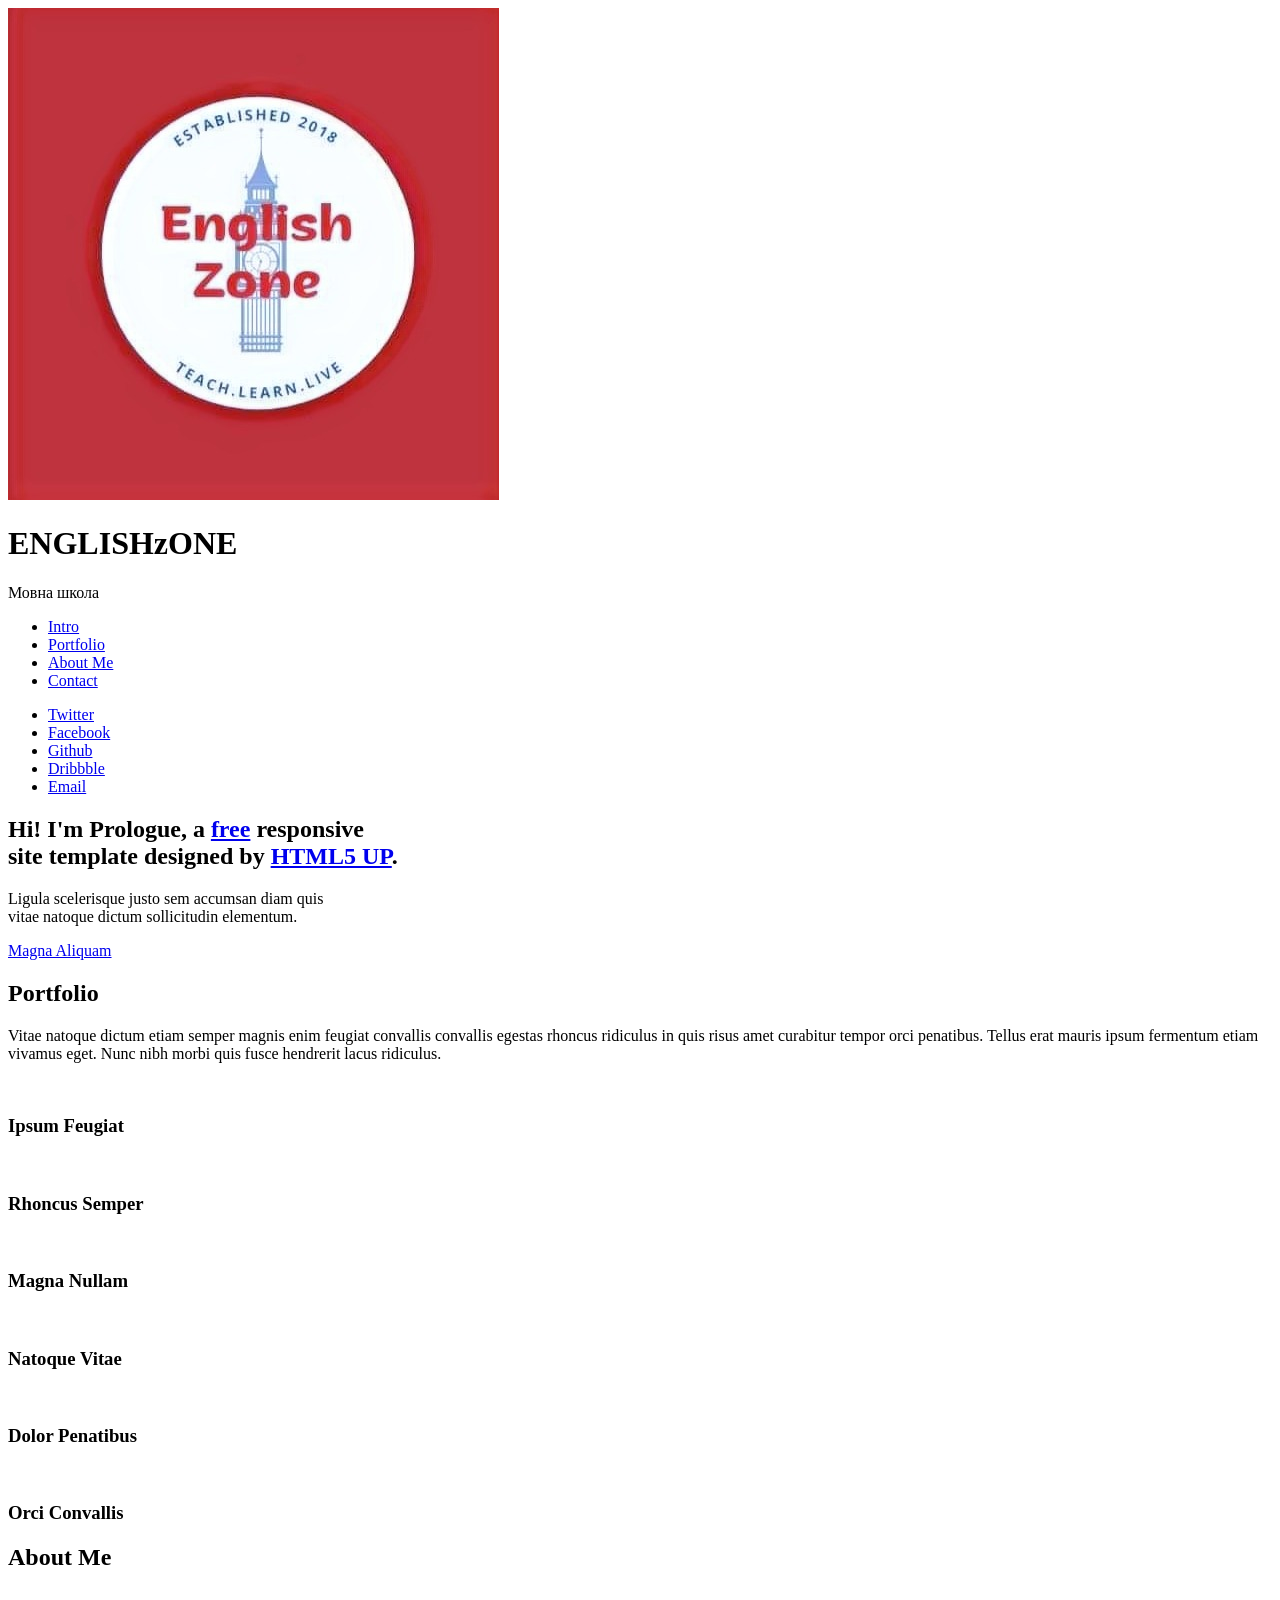
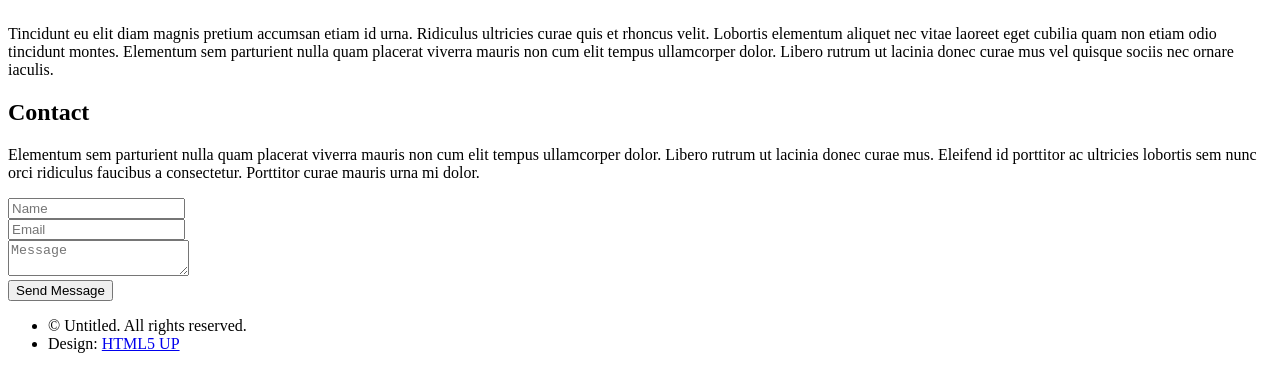
==== index.html @ 0fc0bde8 "ENGLISHzONE" ====
<!DOCTYPE HTML>
<html>
	<head>
		<title>ENGLISHzONE</title>
		<meta charset="utf-8" />
		<meta name="viewport" content="width=device-width, initial-scale=1, user-scalable=no" />
		<link rel="stylesheet" href="assets/css/main.css" />
	</head>
	<body class="is-preload">

		<!-- Header -->
			<div id="header">

				<div class="top">

					<!-- Logo -->
						<div id="logo">
							<span class="image avatar48"><img src="images/avatar.jpg" alt="" /></span>
							<h1 id="title">ENGLISHzONE</h1>
							<p>Мовна школа</p>
						</div>

					<!-- Nav -->
						<nav id="nav">
							<ul>
								<li><a href="#top" id="top-link"><span class="icon solid fa-home">Intro</span></a></li>
								<li><a href="#portfolio" id="portfolio-link"><span class="icon solid fa-th">Portfolio</span></a></li>
								<li><a href="#about" id="about-link"><span class="icon solid fa-user">About Me</span></a></li>
								<li><a href="#contact" id="contact-link"><span class="icon solid fa-envelope">Contact</span></a></li>
							</ul>
						</nav>

				</div>

				<div class="bottom">

					<!-- Social Icons -->
						<ul class="icons">
							<li><a href="#" class="icon brands fa-twitter"><span class="label">Twitter</span></a></li>
							<li><a href="#" class="icon brands fa-facebook-f"><span class="label">Facebook</span></a></li>
							<li><a href="#" class="icon brands fa-github"><span class="label">Github</span></a></li>
							<li><a href="#" class="icon brands fa-dribbble"><span class="label">Dribbble</span></a></li>
							<li><a href="#" class="icon solid fa-envelope"><span class="label">Email</span></a></li>
						</ul>

				</div>

			</div>

		<!-- Main -->
			<div id="main">

				<!-- Intro -->
					<section id="top" class="one dark cover">
						<div class="container">

							<header>
								<h2 class="alt">Hi! I'm <strong>Prologue</strong>, a <a href="http://html5up.net/license">free</a> responsive<br />
								site template designed by <a href="http://html5up.net">HTML5 UP</a>.</h2>
								<p>Ligula scelerisque justo sem accumsan diam quis<br />
								vitae natoque dictum sollicitudin elementum.</p>
							</header>

							<footer>
								<a href="#portfolio" class="button scrolly">Magna Aliquam</a>
							</footer>

						</div>
					</section>

				<!-- Portfolio -->
					<section id="portfolio" class="two">
						<div class="container">

							<header>
								<h2>Portfolio</h2>
							</header>

							<p>Vitae natoque dictum etiam semper magnis enim feugiat convallis convallis
							egestas rhoncus ridiculus in quis risus amet curabitur tempor orci penatibus.
							Tellus erat mauris ipsum fermentum etiam vivamus eget. Nunc nibh morbi quis
							fusce hendrerit lacus ridiculus.</p>

							<div class="row">
								<div class="col-4 col-12-mobile">
									<article class="item">
										<a href="#" class="image fit"><img src="images/pic02.jpg" alt="" /></a>
										<header>
											<h3>Ipsum Feugiat</h3>
										</header>
									</article>
									<article class="item">
										<a href="#" class="image fit"><img src="images/pic03.jpg" alt="" /></a>
										<header>
											<h3>Rhoncus Semper</h3>
										</header>
									</article>
								</div>
								<div class="col-4 col-12-mobile">
									<article class="item">
										<a href="#" class="image fit"><img src="images/pic04.jpg" alt="" /></a>
										<header>
											<h3>Magna Nullam</h3>
										</header>
									</article>
									<article class="item">
										<a href="#" class="image fit"><img src="images/pic05.jpg" alt="" /></a>
										<header>
											<h3>Natoque Vitae</h3>
										</header>
									</article>
								</div>
								<div class="col-4 col-12-mobile">
									<article class="item">
										<a href="#" class="image fit"><img src="images/pic06.jpg" alt="" /></a>
										<header>
											<h3>Dolor Penatibus</h3>
										</header>
									</article>
									<article class="item">
										<a href="#" class="image fit"><img src="images/pic07.jpg" alt="" /></a>
										<header>
											<h3>Orci Convallis</h3>
										</header>
									</article>
								</div>
							</div>

						</div>
					</section>

				<!-- About Me -->
					<section id="about" class="three">
						<div class="container">

							<header>
								<h2>About Me</h2>
							</header>

							<a href="#" class="image featured"><img src="images/pic08.jpg" alt="" /></a>

							<p>Tincidunt eu elit diam magnis pretium accumsan etiam id urna. Ridiculus
							ultricies curae quis et rhoncus velit. Lobortis elementum aliquet nec vitae
							laoreet eget cubilia quam non etiam odio tincidunt montes. Elementum sem
							parturient nulla quam placerat viverra mauris non cum elit tempus ullamcorper
							dolor. Libero rutrum ut lacinia donec curae mus vel quisque sociis nec
							ornare iaculis.</p>

						</div>
					</section>

				<!-- Contact -->
					<section id="contact" class="four">
						<div class="container">

							<header>
								<h2>Contact</h2>
							</header>

							<p>Elementum sem parturient nulla quam placerat viverra
							mauris non cum elit tempus ullamcorper dolor. Libero rutrum ut lacinia
							donec curae mus. Eleifend id porttitor ac ultricies lobortis sem nunc
							orci ridiculus faucibus a consectetur. Porttitor curae mauris urna mi dolor.</p>

							<form method="post" action="#">
								<div class="row">
									<div class="col-6 col-12-mobile"><input type="text" name="name" placeholder="Name" /></div>
									<div class="col-6 col-12-mobile"><input type="text" name="email" placeholder="Email" /></div>
									<div class="col-12">
										<textarea name="message" placeholder="Message"></textarea>
									</div>
									<div class="col-12">
										<input type="submit" value="Send Message" />
									</div>
								</div>
							</form>

						</div>
					</section>

			</div>

		<!-- Footer -->
			<div id="footer">

				<!-- Copyright -->
					<ul class="copyright">
						<li>&copy; Untitled. All rights reserved.</li><li>Design: <a href="http://html5up.net">HTML5 UP</a></li>
					</ul>

			</div>

		<!-- Scripts -->
			<script src="assets/js/jquery.min.js"></script>
			<script src="assets/js/jquery.scrolly.min.js"></script>
			<script src="assets/js/jquery.scrollex.min.js"></script>
			<script src="assets/js/browser.min.js"></script>
			<script src="assets/js/breakpoints.min.js"></script>
			<script src="assets/js/util.js"></script>
			<script src="assets/js/main.js"></script>

	</body>
</html>
---- assets/css/main.css ----
@import url("fontawesome-all.min.css");
@import url("https://fonts.googleapis.com/css?family=Source+Sans+Pro:300,300italic,400,600");

/*
	Prologue by HTML5 UP
	html5up.net | @ajlkn
	Free for personal and commercial use under the CCA 3.0 license (html5up.net/license)
*/

html, body, div, span, applet, object,
iframe, h1, h2, h3, h4, h5, h6, p, blockquote,
pre, a, abbr, acronym, address, big, cite,
code, del, dfn, em, img, ins, kbd, q, s, samp,
small, strike, strong, sub, sup, tt, var, b,
u, i, center, dl, dt, dd, ol, ul, li, fieldset,
form, label, legend, table, caption, tbody,
tfoot, thead, tr, th, td, article, aside,
canvas, details, embed, figure, figcaption,
footer, header, hgroup, menu, nav, output, ruby,
section, summary, time, mark, audio, video {
	margin: 0;
	padding: 0;
	border: 0;
	font-size: 100%;
	font: inherit;
	vertical-align: baseline;}

article, aside, details, figcaption, figure,
footer, header, hgroup, menu, nav, section {
	display: block;}

body {
	line-height: 1;
}

ol, ul {
	list-style: none;
}

blockquote, q {
	quotes: none;
}

	blockquote:before, blockquote:after, q:before, q:after {
		content: '';
		content: none;
	}

table {
	border-collapse: collapse;
	border-spacing: 0;
}

body {
	-webkit-text-size-adjust: none;
}

mark {
	background-color: transparent;
	color: inherit;
}

input::-moz-focus-inner {
	border: 0;
	padding: 0;
}

input, select, textarea {
	-moz-appearance: none;
	-webkit-appearance: none;
	-ms-appearance: none;
	appearance: none;
}

/* Basic */

	html {
		box-sizing: border-box;
	}

	*, *:before, *:after {
		box-sizing: inherit;
	}

	body {
		background: #fff;
		font-family: 'Source Sans Pro', sans-serif;
		font-size: 19pt;
		font-weight: 300;
		line-height: 1.75em;
		color: #888;
	}

		body.is-preload *, body.is-preload *:before, body.is-preload *:after {
			-moz-animation: none !important;
			-webkit-animation: none !important;
			-ms-animation: none !important;
			animation: none !important;
			-moz-transition: none !important;
			-webkit-transition: none !important;
			-ms-transition: none !important;
			transition: none !important;
		}

	input, textarea, select {
		font-family: 'Source Sans Pro', sans-serif;
		font-size: 19pt;
		font-weight: 300;
		line-height: 1.75em;
		color: #888;
	}

	h1, h2, h3, h4, h5, h6 {
		font-weight: 300;
		color: #666;
		line-height: 1.5em;
	}

	h1 a, h2 a, h3 a, h4 a, h5 a, h6 a {
		color: inherit;
		text-decoration: none;
	}

		h1 a strong, h2 a strong, h3 a strong, h4 a strong, h5 a strong, h6 a strong {
			color: #333;
		}

	h2 {
		font-size: 2em;
		letter-spacing: -1px;
	}

		h2.alt {
			color: #888;
		}

			h2.alt strong {
				color: #666;
			}

	h3 {
		font-size: 1.5em;
	}

	header {
		margin: 0 0 2em 0;
	}

		header > p {
			margin: 1em 0 0 0;
		}

	footer {
		margin: 2em 0 0 0;
	}

	strong, b {
		font-weight: 300;
		color: #666;
	}

	em, i {
		font-style: italic;
	}

	a {
		text-decoration: none;
		color: inherit;
		border-bottom: dotted 1px rgba(128, 128, 128, 0.5);
		-moz-transition: color 0.35s ease-in-out, border-bottom-color 0.35s ease-in-out;
		-webkit-transition: color 0.35s ease-in-out, border-bottom-color 0.35s ease-in-out;
		-ms-transition: color 0.35s ease-in-out, border-bottom-color 0.35s ease-in-out;
		transition: color 0.35s ease-in-out, border-bottom-color 0.35s ease-in-out;
		outline: 0;
	}

		a:hover {
			color: #E27689;
			border-bottom-color: rgba(255, 255, 255, 0);
		}

	sub {
		position: relative;
		top: 0.5em;
		font-size: 0.8em;
	}

	sup {
		position: relative;
		top: -0.5em;
		font-size: 0.8em;
	}

	hr {
		border: 0;
		border-top: solid 1px #ddd;
	}

	blockquote {
		border-left: solid 0.5em #ddd;
		padding: 1em 0 1em 2em;
		font-style: italic;
	}

	p, ul, ol, dl, table {
		margin-bottom: 2em;
	}

	br.clear {
		clear: both;
	}

/* Container */

	.container {
		margin: 0 auto;
		max-width: 100%;
		width: 1400px;
	}

		@media screen and (min-width: 961px) and (max-width: 1880px) {

			.container {
				width: 1200px;
			}

		}

		@media screen and (min-width: 961px) and (max-width: 1620px) {

			.container {
				width: 960px;
			}

		}

		@media screen and (min-width: 961px) and (max-width: 1320px) {

			.container {
				width: 100%;
			}

		}

		@media screen and (max-width: 960px) {

			.container {
				width: 100%;
			}

		}

		@media screen and (max-width: 736px) {

			.container {
				width: 100%;
			}

		}

/* Row */

	.row {
		display: flex;
		flex-wrap: wrap;
		box-sizing: border-box;
		align-items: stretch;
	}

		.row > * {
			box-sizing: border-box;
		}

		.row.gtr-uniform > * > :last-child {
			margin-bottom: 0;
		}

		.row.aln-left {
			justify-content: flex-start;
		}

		.row.aln-center {
			justify-content: center;
		}

		.row.aln-right {
			justify-content: flex-end;
		}

		.row.aln-top {
			align-items: flex-start;
		}

		.row.aln-middle {
			align-items: center;
		}

		.row.aln-bottom {
			align-items: flex-end;
		}

		.row > .imp {
			order: -1;
		}

		.row > .col-1 {
			width: 8.33333%;
		}

		.row > .off-1 {
			margin-left: 8.33333%;
		}

		.row > .col-2 {
			width: 16.66667%;
		}

		.row > .off-2 {
			margin-left: 16.66667%;
		}

		.row > .col-3 {
			width: 25%;
		}

		.row > .off-3 {
			margin-left: 25%;
		}

		.row > .col-4 {
			width: 33.33333%;
		}

		.row > .off-4 {
			margin-left: 33.33333%;
		}

		.row > .col-5 {
			width: 41.66667%;
		}

		.row > .off-5 {
			margin-left: 41.66667%;
		}

		.row > .col-6 {
			width: 50%;
		}

		.row > .off-6 {
			margin-left: 50%;
		}

		.row > .col-7 {
			width: 58.33333%;
		}

		.row > .off-7 {
			margin-left: 58.33333%;
		}

		.row > .col-8 {
			width: 66.66667%;
		}

		.row > .off-8 {
			margin-left: 66.66667%;
		}

		.row > .col-9 {
			width: 75%;
		}

		.row > .off-9 {
			margin-left: 75%;
		}

		.row > .col-10 {
			width: 83.33333%;
		}

		.row > .off-10 {
			margin-left: 83.33333%;
		}

		.row > .col-11 {
			width: 91.66667%;
		}

		.row > .off-11 {
			margin-left: 91.66667%;
		}

		.row > .col-12 {
			width: 100%;
		}

		.row > .off-12 {
			margin-left: 100%;
		}

		.row.gtr-0 {
			margin-top: 0px;
			margin-left: 0px;
		}

			.row.gtr-0 > * {
				padding: 0px 0 0 0px;
			}

			.row.gtr-0.gtr-uniform {
				margin-top: 0px;
			}

				.row.gtr-0.gtr-uniform > * {
					padding-top: 0px;
				}

		.row.gtr-25 {
			margin-top: -10px;
			margin-left: -10px;
		}

			.row.gtr-25 > * {
				padding: 10px 0 0 10px;
			}

			.row.gtr-25.gtr-uniform {
				margin-top: -10px;
			}

				.row.gtr-25.gtr-uniform > * {
					padding-top: 10px;
				}

		.row.gtr-50 {
			margin-top: -20px;
			margin-left: -20px;
		}

			.row.gtr-50 > * {
				padding: 20px 0 0 20px;
			}

			.row.gtr-50.gtr-uniform {
				margin-top: -20px;
			}

				.row.gtr-50.gtr-uniform > * {
					padding-top: 20px;
				}

		.row {
			margin-top: -40px;
			margin-left: -40px;
		}

			.row > * {
				padding: 40px 0 0 40px;
			}

			.row.gtr-uniform {
				margin-top: -40px;
			}

				.row.gtr-uniform > * {
					padding-top: 40px;
				}

		.row.gtr-150 {
			margin-top: -60px;
			margin-left: -60px;
		}

			.row.gtr-150 > * {
				padding: 60px 0 0 60px;
			}

			.row.gtr-150.gtr-uniform {
				margin-top: -60px;
			}

				.row.gtr-150.gtr-uniform > * {
					padding-top: 60px;
				}

		.row.gtr-200 {
			margin-top: -80px;
			margin-left: -80px;
		}

			.row.gtr-200 > * {
				padding: 80px 0 0 80px;
			}

			.row.gtr-200.gtr-uniform {
				margin-top: -80px;
			}

				.row.gtr-200.gtr-uniform > * {
					padding-top: 80px;
				}

		@media screen and (min-width: 961px) and (max-width: 1880px) {

			.row {
				display: flex;
				flex-wrap: wrap;
				box-sizing: border-box;
				align-items: stretch;
			}

				.row > * {
					box-sizing: border-box;
				}

				.row.gtr-uniform > * > :last-child {
					margin-bottom: 0;
				}

				.row.aln-left {
					justify-content: flex-start;
				}

				.row.aln-center {
					justify-content: center;
				}

				.row.aln-right {
					justify-content: flex-end;
				}

				.row.aln-top {
					align-items: flex-start;
				}

				.row.aln-middle {
					align-items: center;
				}

				.row.aln-bottom {
					align-items: flex-end;
				}

				.row > .imp-wide {
					order: -1;
				}

				.row > .col-1-wide {
					width: 8.33333%;
				}

				.row > .off-1-wide {
					margin-left: 8.33333%;
				}

				.row > .col-2-wide {
					width: 16.66667%;
				}

				.row > .off-2-wide {
					margin-left: 16.66667%;
				}

				.row > .col-3-wide {
					width: 25%;
				}

				.row > .off-3-wide {
					margin-left: 25%;
				}

				.row > .col-4-wide {
					width: 33.33333%;
				}

				.row > .off-4-wide {
					margin-left: 33.33333%;
				}

				.row > .col-5-wide {
					width: 41.66667%;
				}

				.row > .off-5-wide {
					margin-left: 41.66667%;
				}

				.row > .col-6-wide {
					width: 50%;
				}

				.row > .off-6-wide {
					margin-left: 50%;
				}

				.row > .col-7-wide {
					width: 58.33333%;
				}

				.row > .off-7-wide {
					margin-left: 58.33333%;
				}

				.row > .col-8-wide {
					width: 66.66667%;
				}

				.row > .off-8-wide {
					margin-left: 66.66667%;
				}

				.row > .col-9-wide {
					width: 75%;
				}

				.row > .off-9-wide {
					margin-left: 75%;
				}

				.row > .col-10-wide {
					width: 83.33333%;
				}

				.row > .off-10-wide {
					margin-left: 83.33333%;
				}

				.row > .col-11-wide {
					width: 91.66667%;
				}

				.row > .off-11-wide {
					margin-left: 91.66667%;
				}

				.row > .col-12-wide {
					width: 100%;
				}

				.row > .off-12-wide {
					margin-left: 100%;
				}

				.row.gtr-0 {
					margin-top: 0px;
					margin-left: 0px;
				}

					.row.gtr-0 > * {
						padding: 0px 0 0 0px;
					}

					.row.gtr-0.gtr-uniform {
						margin-top: 0px;
					}

						.row.gtr-0.gtr-uniform > * {
							padding-top: 0px;
						}

				.row.gtr-25 {
					margin-top: -10px;
					margin-left: -10px;
				}

					.row.gtr-25 > * {
						padding: 10px 0 0 10px;
					}

					.row.gtr-25.gtr-uniform {
						margin-top: -10px;
					}

						.row.gtr-25.gtr-uniform > * {
							padding-top: 10px;
						}

				.row.gtr-50 {
					margin-top: -20px;
					margin-left: -20px;
				}

					.row.gtr-50 > * {
						padding: 20px 0 0 20px;
					}

					.row.gtr-50.gtr-uniform {
						margin-top: -20px;
					}

						.row.gtr-50.gtr-uniform > * {
							padding-top: 20px;
						}

				.row {
					margin-top: -40px;
					margin-left: -40px;
				}

					.row > * {
						padding: 40px 0 0 40px;
					}

					.row.gtr-uniform {
						margin-top: -40px;
					}

						.row.gtr-uniform > * {
							padding-top: 40px;
						}

				.row.gtr-150 {
					margin-top: -60px;
					margin-left: -60px;
				}

					.row.gtr-150 > * {
						padding: 60px 0 0 60px;
					}

					.row.gtr-150.gtr-uniform {
						margin-top: -60px;
					}

						.row.gtr-150.gtr-uniform > * {
							padding-top: 60px;
						}

				.row.gtr-200 {
					margin-top: -80px;
					margin-left: -80px;
				}

					.row.gtr-200 > * {
						padding: 80px 0 0 80px;
					}

					.row.gtr-200.gtr-uniform {
						margin-top: -80px;
					}

						.row.gtr-200.gtr-uniform > * {
							padding-top: 80px;
						}

		}

		@media screen and (min-width: 961px) and (max-width: 1620px) {

			.row {
				display: flex;
				flex-wrap: wrap;
				box-sizing: border-box;
				align-items: stretch;
			}

				.row > * {
					box-sizing: border-box;
				}

				.row.gtr-uniform > * > :last-child {
					margin-bottom: 0;
				}

				.row.aln-left {
					justify-content: flex-start;
				}

				.row.aln-center {
					justify-content: center;
				}

				.row.aln-right {
					justify-content: flex-end;
				}

				.row.aln-top {
					align-items: flex-start;
				}

				.row.aln-middle {
					align-items: center;
				}

				.row.aln-bottom {
					align-items: flex-end;
				}

				.row > .imp-normal {
					order: -1;
				}

				.row > .col-1-normal {
					width: 8.33333%;
				}

				.row > .off-1-normal {
					margin-left: 8.33333%;
				}

				.row > .col-2-normal {
					width: 16.66667%;
				}

				.row > .off-2-normal {
					margin-left: 16.66667%;
				}

				.row > .col-3-normal {
					width: 25%;
				}

				.row > .off-3-normal {
					margin-left: 25%;
				}

				.row > .col-4-normal {
					width: 33.33333%;
				}

				.row > .off-4-normal {
					margin-left: 33.33333%;
				}

				.row > .col-5-normal {
					width: 41.66667%;
				}

				.row > .off-5-normal {
					margin-left: 41.66667%;
				}

				.row > .col-6-normal {
					width: 50%;
				}

				.row > .off-6-normal {
					margin-left: 50%;
				}

				.row > .col-7-normal {
					width: 58.33333%;
				}

				.row > .off-7-normal {
					margin-left: 58.33333%;
				}

				.row > .col-8-normal {
					width: 66.66667%;
				}

				.row > .off-8-normal {
					margin-left: 66.66667%;
				}

				.row > .col-9-normal {
					width: 75%;
				}

				.row > .off-9-normal {
					margin-left: 75%;
				}

				.row > .col-10-normal {
					width: 83.33333%;
				}

				.row > .off-10-normal {
					margin-left: 83.33333%;
				}

				.row > .col-11-normal {
					width: 91.66667%;
				}

				.row > .off-11-normal {
					margin-left: 91.66667%;
				}

				.row > .col-12-normal {
					width: 100%;
				}

				.row > .off-12-normal {
					margin-left: 100%;
				}

				.row.gtr-0 {
					margin-top: 0px;
					margin-left: 0px;
				}

					.row.gtr-0 > * {
						padding: 0px 0 0 0px;
					}

					.row.gtr-0.gtr-uniform {
						margin-top: 0px;
					}

						.row.gtr-0.gtr-uniform > * {
							padding-top: 0px;
						}

				.row.gtr-25 {
					margin-top: -10px;
					margin-left: -10px;
				}

					.row.gtr-25 > * {
						padding: 10px 0 0 10px;
					}

					.row.gtr-25.gtr-uniform {
						margin-top: -10px;
					}

						.row.gtr-25.gtr-uniform > * {
							padding-top: 10px;
						}

				.row.gtr-50 {
					margin-top: -20px;
					margin-left: -20px;
				}

					.row.gtr-50 > * {
						padding: 20px 0 0 20px;
					}

					.row.gtr-50.gtr-uniform {
						margin-top: -20px;
					}

						.row.gtr-50.gtr-uniform > * {
							padding-top: 20px;
						}

				.row {
					margin-top: -40px;
					margin-left: -40px;
				}

					.row > * {
						padding: 40px 0 0 40px;
					}

					.row.gtr-uniform {
						margin-top: -40px;
					}

						.row.gtr-uniform > * {
							padding-top: 40px;
						}

				.row.gtr-150 {
					margin-top: -60px;
					margin-left: -60px;
				}

					.row.gtr-150 > * {
						padding: 60px 0 0 60px;
					}

					.row.gtr-150.gtr-uniform {
						margin-top: -60px;
					}

						.row.gtr-150.gtr-uniform > * {
							padding-top: 60px;
						}

				.row.gtr-200 {
					margin-top: -80px;
					margin-left: -80px;
				}

					.row.gtr-200 > * {
						padding: 80px 0 0 80px;
					}

					.row.gtr-200.gtr-uniform {
						margin-top: -80px;
					}

						.row.gtr-200.gtr-uniform > * {
							padding-top: 80px;
						}

		}

		@media screen and (min-width: 961px) and (max-width: 1320px) {

			.row {
				display: flex;
				flex-wrap: wrap;
				box-sizing: border-box;
				align-items: stretch;
			}

				.row > * {
					box-sizing: border-box;
				}

				.row.gtr-uniform > * > :last-child {
					margin-bottom: 0;
				}

				.row.aln-left {
					justify-content: flex-start;
				}

				.row.aln-center {
					justify-content: center;
				}

				.row.aln-right {
					justify-content: flex-end;
				}

				.row.aln-top {
					align-items: flex-start;
				}

				.row.aln-middle {
					align-items: center;
				}

				.row.aln-bottom {
					align-items: flex-end;
				}

				.row > .imp-narrow {
					order: -1;
				}

				.row > .col-1-narrow {
					width: 8.33333%;
				}

				.row > .off-1-narrow {
					margin-left: 8.33333%;
				}

				.row > .col-2-narrow {
					width: 16.66667%;
				}

				.row > .off-2-narrow {
					margin-left: 16.66667%;
				}

				.row > .col-3-narrow {
					width: 25%;
				}

				.row > .off-3-narrow {
					margin-left: 25%;
				}

				.row > .col-4-narrow {
					width: 33.33333%;
				}

				.row > .off-4-narrow {
					margin-left: 33.33333%;
				}

				.row > .col-5-narrow {
					width: 41.66667%;
				}

				.row > .off-5-narrow {
					margin-left: 41.66667%;
				}

				.row > .col-6-narrow {
					width: 50%;
				}

				.row > .off-6-narrow {
					margin-left: 50%;
				}

				.row > .col-7-narrow {
					width: 58.33333%;
				}

				.row > .off-7-narrow {
					margin-left: 58.33333%;
				}

				.row > .col-8-narrow {
					width: 66.66667%;
				}

				.row > .off-8-narrow {
					margin-left: 66.66667%;
				}

				.row > .col-9-narrow {
					width: 75%;
				}

				.row > .off-9-narrow {
					margin-left: 75%;
				}

				.row > .col-10-narrow {
					width: 83.33333%;
				}

				.row > .off-10-narrow {
					margin-left: 83.33333%;
				}

				.row > .col-11-narrow {
					width: 91.66667%;
				}

				.row > .off-11-narrow {
					margin-left: 91.66667%;
				}

				.row > .col-12-narrow {
					width: 100%;
				}

				.row > .off-12-narrow {
					margin-left: 100%;
				}

				.row.gtr-0 {
					margin-top: 0px;
					margin-left: 0px;
				}

					.row.gtr-0 > * {
						padding: 0px 0 0 0px;
					}

					.row.gtr-0.gtr-uniform {
						margin-top: 0px;
					}

						.row.gtr-0.gtr-uniform > * {
							padding-top: 0px;
						}

				.row.gtr-25 {
					margin-top: -5px;
					margin-left: -5px;
				}

					.row.gtr-25 > * {
						padding: 5px 0 0 5px;
					}

					.row.gtr-25.gtr-uniform {
						margin-top: -5px;
					}

						.row.gtr-25.gtr-uniform > * {
							padding-top: 5px;
						}

				.row.gtr-50 {
					margin-top: -10px;
					margin-left: -10px;
				}

					.row.gtr-50 > * {
						padding: 10px 0 0 10px;
					}

					.row.gtr-50.gtr-uniform {
						margin-top: -10px;
					}

						.row.gtr-50.gtr-uniform > * {
							padding-top: 10px;
						}

				.row {
					margin-top: -20px;
					margin-left: -20px;
				}

					.row > * {
						padding: 20px 0 0 20px;
					}

					.row.gtr-uniform {
						margin-top: -20px;
					}

						.row.gtr-uniform > * {
							padding-top: 20px;
						}

				.row.gtr-150 {
					margin-top: -30px;
					margin-left: -30px;
				}

					.row.gtr-150 > * {
						padding: 30px 0 0 30px;
					}

					.row.gtr-150.gtr-uniform {
						margin-top: -30px;
					}

						.row.gtr-150.gtr-uniform > * {
							padding-top: 30px;
						}

				.row.gtr-200 {
					margin-top: -40px;
					margin-left: -40px;
				}

					.row.gtr-200 > * {
						padding: 40px 0 0 40px;
					}

					.row.gtr-200.gtr-uniform {
						margin-top: -40px;
					}

						.row.gtr-200.gtr-uniform > * {
							padding-top: 40px;
						}

		}

		@media screen and (max-width: 960px) {

			.row {
				display: flex;
				flex-wrap: wrap;
				box-sizing: border-box;
				align-items: stretch;
			}

				.row > * {
					box-sizing: border-box;
				}

				.row.gtr-uniform > * > :last-child {
					margin-bottom: 0;
				}

				.row.aln-left {
					justify-content: flex-start;
				}

				.row.aln-center {
					justify-content: center;
				}

				.row.aln-right {
					justify-content: flex-end;
				}

				.row.aln-top {
					align-items: flex-start;
				}

				.row.aln-middle {
					align-items: center;
				}

				.row.aln-bottom {
					align-items: flex-end;
				}

				.row > .imp-narrower {
					order: -1;
				}

				.row > .col-1-narrower {
					width: 8.33333%;
				}

				.row > .off-1-narrower {
					margin-left: 8.33333%;
				}

				.row > .col-2-narrower {
					width: 16.66667%;
				}

				.row > .off-2-narrower {
					margin-left: 16.66667%;
				}

				.row > .col-3-narrower {
					width: 25%;
				}

				.row > .off-3-narrower {
					margin-left: 25%;
				}

				.row > .col-4-narrower {
					width: 33.33333%;
				}

				.row > .off-4-narrower {
					margin-left: 33.33333%;
				}

				.row > .col-5-narrower {
					width: 41.66667%;
				}

				.row > .off-5-narrower {
					margin-left: 41.66667%;
				}

				.row > .col-6-narrower {
					width: 50%;
				}

				.row > .off-6-narrower {
					margin-left: 50%;
				}

				.row > .col-7-narrower {
					width: 58.33333%;
				}

				.row > .off-7-narrower {
					margin-left: 58.33333%;
				}

				.row > .col-8-narrower {
					width: 66.66667%;
				}

				.row > .off-8-narrower {
					margin-left: 66.66667%;
				}

				.row > .col-9-narrower {
					width: 75%;
				}

				.row > .off-9-narrower {
					margin-left: 75%;
				}

				.row > .col-10-narrower {
					width: 83.33333%;
				}

				.row > .off-10-narrower {
					margin-left: 83.33333%;
				}

				.row > .col-11-narrower {
					width: 91.66667%;
				}

				.row > .off-11-narrower {
					margin-left: 91.66667%;
				}

				.row > .col-12-narrower {
					width: 100%;
				}

				.row > .off-12-narrower {
					margin-left: 100%;
				}

				.row.gtr-0 {
					margin-top: 0px;
					margin-left: 0px;
				}

					.row.gtr-0 > * {
						padding: 0px 0 0 0px;
					}

					.row.gtr-0.gtr-uniform {
						margin-top: 0px;
					}

						.row.gtr-0.gtr-uniform > * {
							padding-top: 0px;
						}

				.row.gtr-25 {
					margin-top: -5px;
					margin-left: -5px;
				}

					.row.gtr-25 > * {
						padding: 5px 0 0 5px;
					}

					.row.gtr-25.gtr-uniform {
						margin-top: -5px;
					}

						.row.gtr-25.gtr-uniform > * {
							padding-top: 5px;
						}

				.row.gtr-50 {
					margin-top: -10px;
					margin-left: -10px;
				}

					.row.gtr-50 > * {
						padding: 10px 0 0 10px;
					}

					.row.gtr-50.gtr-uniform {
						margin-top: -10px;
					}

						.row.gtr-50.gtr-uniform > * {
							padding-top: 10px;
						}

				.row {
					margin-top: -20px;
					margin-left: -20px;
				}

					.row > * {
						padding: 20px 0 0 20px;
					}

					.row.gtr-uniform {
						margin-top: -20px;
					}

						.row.gtr-uniform > * {
							padding-top: 20px;
						}

				.row.gtr-150 {
					margin-top: -30px;
					margin-left: -30px;
				}

					.row.gtr-150 > * {
						padding: 30px 0 0 30px;
					}

					.row.gtr-150.gtr-uniform {
						margin-top: -30px;
					}

						.row.gtr-150.gtr-uniform > * {
							padding-top: 30px;
						}

				.row.gtr-200 {
					margin-top: -40px;
					margin-left: -40px;
				}

					.row.gtr-200 > * {
						padding: 40px 0 0 40px;
					}

					.row.gtr-200.gtr-uniform {
						margin-top: -40px;
					}

						.row.gtr-200.gtr-uniform > * {
							padding-top: 40px;
						}

		}

		@media screen and (max-width: 736px) {

			.row {
				display: flex;
				flex-wrap: wrap;
				box-sizing: border-box;
				align-items: stretch;
			}

				.row > * {
					box-sizing: border-box;
				}

				.row.gtr-uniform > * > :last-child {
					margin-bottom: 0;
				}

				.row.aln-left {
					justify-content: flex-start;
				}

				.row.aln-center {
					justify-content: center;
				}

				.row.aln-right {
					justify-content: flex-end;
				}

				.row.aln-top {
					align-items: flex-start;
				}

				.row.aln-middle {
					align-items: center;
				}

				.row.aln-bottom {
					align-items: flex-end;
				}

				.row > .imp-mobile {
					order: -1;
				}

				.row > .col-1-mobile {
					width: 8.33333%;
				}

				.row > .off-1-mobile {
					margin-left: 8.33333%;
				}

				.row > .col-2-mobile {
					width: 16.66667%;
				}

				.row > .off-2-mobile {
					margin-left: 16.66667%;
				}

				.row > .col-3-mobile {
					width: 25%;
				}

				.row > .off-3-mobile {
					margin-left: 25%;
				}

				.row > .col-4-mobile {
					width: 33.33333%;
				}

				.row > .off-4-mobile {
					margin-left: 33.33333%;
				}

				.row > .col-5-mobile {
					width: 41.66667%;
				}

				.row > .off-5-mobile {
					margin-left: 41.66667%;
				}

				.row > .col-6-mobile {
					width: 50%;
				}

				.row > .off-6-mobile {
					margin-left: 50%;
				}

				.row > .col-7-mobile {
					width: 58.33333%;
				}

				.row > .off-7-mobile {
					margin-left: 58.33333%;
				}

				.row > .col-8-mobile {
					width: 66.66667%;
				}

				.row > .off-8-mobile {
					margin-left: 66.66667%;
				}

				.row > .col-9-mobile {
					width: 75%;
				}

				.row > .off-9-mobile {
					margin-left: 75%;
				}

				.row > .col-10-mobile {
					width: 83.33333%;
				}

				.row > .off-10-mobile {
					margin-left: 83.33333%;
				}

				.row > .col-11-mobile {
					width: 91.66667%;
				}

				.row > .off-11-mobile {
					margin-left: 91.66667%;
				}

				.row > .col-12-mobile {
					width: 100%;
				}

				.row > .off-12-mobile {
					margin-left: 100%;
				}

				.row.gtr-0 {
					margin-top: 0px;
					margin-left: 0px;
				}

					.row.gtr-0 > * {
						padding: 0px 0 0 0px;
					}

					.row.gtr-0.gtr-uniform {
						margin-top: 0px;
					}

						.row.gtr-0.gtr-uniform > * {
							padding-top: 0px;
						}

				.row.gtr-25 {
					margin-top: -5px;
					margin-left: -5px;
				}

					.row.gtr-25 > * {
						padding: 5px 0 0 5px;
					}

					.row.gtr-25.gtr-uniform {
						margin-top: -5px;
					}

						.row.gtr-25.gtr-uniform > * {
							padding-top: 5px;
						}

				.row.gtr-50 {
					margin-top: -10px;
					margin-left: -10px;
				}

					.row.gtr-50 > * {
						padding: 10px 0 0 10px;
					}

					.row.gtr-50.gtr-uniform {
						margin-top: -10px;
					}

						.row.gtr-50.gtr-uniform > * {
							padding-top: 10px;
						}

				.row {
					margin-top: -20px;
					margin-left: -20px;
				}

					.row > * {
						padding: 20px 0 0 20px;
					}

					.row.gtr-uniform {
						margin-top: -20px;
					}

						.row.gtr-uniform > * {
							padding-top: 20px;
						}

				.row.gtr-150 {
					margin-top: -30px;
					margin-left: -30px;
				}

					.row.gtr-150 > * {
						padding: 30px 0 0 30px;
					}

					.row.gtr-150.gtr-uniform {
						margin-top: -30px;
					}

						.row.gtr-150.gtr-uniform > * {
							padding-top: 30px;
						}

				.row.gtr-200 {
					margin-top: -40px;
					margin-left: -40px;
				}

					.row.gtr-200 > * {
						padding: 40px 0 0 40px;
					}

					.row.gtr-200.gtr-uniform {
						margin-top: -40px;
					}

						.row.gtr-200.gtr-uniform > * {
							padding-top: 40px;
						}

		}

/* Sections/Article */

	section, article {
		margin-bottom: 3em;
	}

		section > :last-child,
		section > .container, section:last-child, article > :last-child,
		article > .container, article:last-child {
			margin-bottom: 0;
		}

		.row > section, .row > article {
			margin-bottom: 0;
		}

/* Image */

	.image {
		display: inline-block;
		border: 0;
	}

		.image img {
			display: block;
			width: 100%;
		}

		.image.avatar48 {
			width: 48px;
			height: 48px;
			background: #f00;
		}

			.image.avatar48 img {
				width: 48px;
				height: 48px;
			}

		.image.fit {
			display: block;
			width: 100%;
		}

		.image.featured {
			display: block;
			width: 100%;
			margin: 0 0 2em 0;
		}

		.image.left {
			float: left;
			margin: 0 2em 2em 0;
		}

		.image.centered {
			display: block;
			margin: 0 0 2em 0;
		}

			.image.centered img {
				margin: 0 auto;
				width: auto;
			}

/* List */

	ul {
		list-style: disc;
		padding-left: 1em;
	}

		ul li {
			padding-left: 0.5em;
		}

	ol {
		list-style: decimal;
		padding-left: 1.25em;
	}

		ol li {
			padding-left: 0.25em;
		}

/* Icons */

	ul.icons {
		cursor: default;
		list-style: none;
		padding-left: 0;
	}

		ul.icons li {
			display: inline-block;
			padding-left: 0;
		}

		ul.icons a {
			display: inline-block;
			width: 2em;
			height: 2em;
			line-height: 2em;
			text-align: center;
			border: 0;
		}

/* Form */

	form label {
		display: block;
		text-align: left;
		margin-bottom: 0.5em;
	}

	form input[type="text"],
	form input[type="email"],
	form input[type="password"],
	form select,
	form textarea {
		position: relative;
		-webkit-appearance: none;
		display: block;
		border: 0;
		outline: 0;
		background: #fff;
		background: rgba(255, 255, 255, 0.75);
		width: 100%;
		border-radius: 0.35em;
		padding: 0.75em 1em 0.75em 1em;
		box-shadow: inset 0 0.1em 0.1em 0 rgba(0, 0, 0, 0.05);
		border: solid 1px rgba(0, 0, 0, 0.15);
		-moz-transition: all 0.35s ease-in-out;
		-webkit-transition: all 0.35s ease-in-out;
		-ms-transition: all 0.35s ease-in-out;
		transition: all 0.35s ease-in-out;
	}

		form input[type="text"]:focus,
		form input[type="email"]:focus,
		form input[type="password"]:focus,
		form select:focus,
		form textarea:focus {
			box-shadow: 0 0 2px 1px #8ebebc;
			background: #fff;
		}

	form input[type="text"],
	form input[type="email"],
	form input[type="password"],
	form select {
		line-height: 1.25em;
	}

	form textarea {
		min-height: 14em;
	}

	form ::-webkit-input-placeholder {
		color: #555 !important;
	}

	form :-moz-placeholder {
		color: #555 !important;
	}

	form ::-moz-placeholder {
		color: #555 !important;
	}

	form :-ms-input-placeholder {
		color: #555 !important;
	}

	form ::-moz-focus-inner {
		border: 0;
	}

/* Table */

	table {
		width: 100%;
		text-align: left;
	}

		table tbody tr:nth-child(2n+2) {
			background: #f4f4f4;
		}

		table td {
			padding: 0.5em 1em 0.5em 1em;
		}

		table th {
			text-align: left;
			padding: 0.5em 1em 0.5em 1em;
			color: #fff;
			background: #222729 url("images/overlay.png");
		}

		table thead {
			background: #444;
			color: #fff;
		}

		table tfoot {
			background: #eee;
		}

/* Button */

	input[type="button"],
	input[type="submit"],
	input[type="reset"],
	button,
	.button {
		position: relative;
		display: inline-block;
		border-radius: 0.35em;
		color: #fff !important;
		text-decoration: none;
		padding: 0.75em 2.5em 0.75em 2.5em;
		background-color: #8ebebc;
		border: 0;
		cursor: pointer;
		background-image: -moz-linear-gradient(top, rgba(0, 0, 0, 0), rgba(0, 0, 0, 0.15)), url("images/overlay.png");
		background-image: -webkit-linear-gradient(top, rgba(0, 0, 0, 0), rgba(0, 0, 0, 0.15)), url("images/overlay.png");
		background-image: -ms-linear-gradient(top, rgba(0, 0, 0, 0), rgba(0, 0, 0, 0.15)), url("images/overlay.png");
		background-image: linear-gradient(top, rgba(0, 0, 0, 0), rgba(0, 0, 0, 0.15)), url("images/overlay.png");
		-moz-transition: background-color 0.35s ease-in-out;
		-webkit-transition: background-color 0.35s ease-in-out;
		-ms-transition: background-color 0.35s ease-in-out;
		transition: background-color 0.35s ease-in-out;
	}

		input[type="button"]:hover,
		input[type="submit"]:hover,
		input[type="reset"]:hover,
		button:hover,
		.button:hover {
			background-color: #9ececc;
		}

		input[type="button"]:active,
		input[type="submit"]:active,
		input[type="reset"]:active,
		button:active,
		.button:active {
			background-color: #7eaeac;
		}

/* Item */

	.item {
		box-shadow: 0 0.05em 0.15em 0 rgba(0, 0, 0, 0.05);
		margin-bottom: 40px;
	}

		.item header {
			background: #fff;
			margin: 0;
			padding: 1em 0 1em 0;
			font-size: 0.8em;
		}

			.item header h3 {
				font-size: 1em;
			}

/* Icons */

	.icon {
		text-decoration: none;
		text-decoration: none;
	}

		.icon:before {
			-moz-osx-font-smoothing: grayscale;
			-webkit-font-smoothing: antialiased;
			display: inline-block;
			font-style: normal;
			font-variant: normal;
			text-rendering: auto;
			line-height: 1;
			text-transform: none !important;
			font-family: 'Font Awesome 5 Free';
			font-weight: 400;
		}

		.icon:before {
			line-height: inherit;
		}

		.icon > .label {
			display: none;
		}

		.icon.solid:before {
			font-weight: 900;
		}

		.icon.brands:before {
			font-family: 'Font Awesome 5 Brands';
		}

/* Header */

	#header {
		display: -moz-flex;
		display: -webkit-flex;
		display: -ms-flex;
		display: flex;
		-moz-flex-direction: column;
		-webkit-flex-direction: column;
		-ms-flex-direction: column;
		flex-direction: column;
		-moz-justify-content: space-between;
		-webkit-justify-content: space-between;
		-ms-justify-content: space-between;
		justify-content: space-between;
		background: #222629 url("images/overlay.png");
		box-shadow: inset -0.25em 0 0.25em 0 rgba(0, 0, 0, 0.1);
		color: #fff;
		height: 100%;
		left: 0;
		overflow-y: auto;
		position: fixed;
		text-align: right;
		top: 0;
		width: 375px;
	}

		#header .top {
			-moz-flex-grow: 1;
			-webkit-flex-grow: 1;
			-ms-flex-grow: 1;
			flex-grow: 1;
		}

		#header .bottom {
			-moz-flex-shrink: 0;
			-webkit-flex-shrink: 0;
			-ms-flex-shrink: 0;
			flex-shrink: 0;
			padding: 1.5em 0 0.75em 0;
		}

			#header .bottom > :last-child {
				margin-bottom: 0;
			}

		#header .icons {
			font-size: 0.8em;
			text-align: center;
		}

			#header .icons a {
				color: #41484c;
				-moz-transition: color 0.35s ease-in-out;
				-webkit-transition: color 0.35s ease-in-out;
				-ms-transition: color 0.35s ease-in-out;
				transition: color 0.35s ease-in-out;
			}

				#header .icons a:hover {
					color: #fff;
				}

	#logo {
		position: relative;
		margin: 1.75em 1.5em 1.5em 1.5em;
		min-height: 48px;
		cursor: default;
	}

		#logo h1 {
			position: relative;
			color: #fff;
			font-weight: 600;
			font-size: 1em;
			line-height: 1em;
		}

		#logo p {
			position: relative;
			display: block;
			font-size: 0.6em;
			color: rgba(255, 255, 255, 0.5);
			line-height: 1.25em;
			margin: 0.5em 0 0 0;
		}

		#logo .image {
			position: absolute;
			left: 0;
			top: 0;
		}

	#nav ul {
		list-style: none;
		padding-left: 0;
		margin-bottom: 0;
	}

		#nav ul li {
			padding-left: 0;
		}

			#nav ul li a {
				display: block;
				padding: 0.5em 1.5em 0.5em 1.5em;
				color: rgba(255, 255, 255, 0.5);
				text-decoration: none;
				outline: 0;
				border: 0;
				-moz-transition: none;
				-webkit-transition: none;
				-ms-transition: none;
				transition: none;
			}

				#nav ul li a span {
					position: relative;
					display: block;
					font-size: 0.8em;
				}

					#nav ul li a span:before {
						position: absolute;
						left: 0;
						color: #41484c;
						text-align: center;
						width: 1.25em;
						line-height: 1.75em;
					}

				#nav ul li a.active {
					background: rgba(0, 0, 0, 0.15);
					box-shadow: inset 0 0 0.25em 0 rgba(0, 0, 0, 0.125);
					color: #fff;
				}

					#nav ul li a.active span:before {
						color: #e27689;
					}

/* Footer */

	#footer {
		margin-left: 375px;
		text-align: center;
		background-color: #dce3e2;
		padding: 3em 0 4em 0;
		box-shadow: inset 0 1px 0 0 rgba(0, 0, 0, 0.05), inset 0 0.1em 0.1em 0 rgba(0, 0, 0, 0.025);
		font-size: 0.8em;
	}

		#footer .copyright {
			cursor: default;
			margin: 0;
		}

			#footer .copyright li {
				display: inline-block;
				line-height: 1em;
				border-left: solid 1px rgba(128, 128, 128, 0.35);
				padding: 0 0 0 0.5em;
				margin: 0 0 0 0.5em;
			}

				#footer .copyright li:first-child {
					border-left: 0;
					padding-left: 0;
					margin-left: 0;
				}

/* Main */

	#main {
		margin-left: 375px;
	}

		#main > section {
			margin: 0;
			overflow: hidden;
			padding: 4em 0;
			box-shadow: inset 0 1px 0 0 rgba(0, 0, 0, 0.05), inset 0 0.1em 0.1em 0 rgba(0, 0, 0, 0.025);
			text-align: center;
			background-image: url("images/overlay.png");
		}

			#main > section.dark {
				color: #ddd;
				color: rgba(255, 255, 255, 0.75);
			}

				#main > section.dark h2, #main > section.dark h3, #main > section.dark h4, #main > section.dark h5, #main > section.dark h6 {
					color: inherit;
				}

				#main > section.dark strong {
					color: #fff;
					border-color: inherit;
				}

				#main > section.dark a {
					color: #fff;
					border-color: inherit;
				}

					#main > section.dark a:hover {
						border-bottom-color: rgba(255, 255, 255, 0);
					}

			#main > section.cover {
				padding: 10em 0;
				background-size: cover;
				background-position: center center;
			}

			#main > section.one {
				background-color: #81918E;
				background-image: url("../../images/banner.jpg");
			}

			#main > section.two {
				background-color: #f5fafa;
			}

			#main > section.three {
				background-color: #ecf1f1;
			}

			#main > section.four {
				background-color: #e8edec;
			}

/* Wide */

	@media screen and (min-width: 961px) and (max-width: 1880px) {

		/* Basic */

			body, input, textarea, select {
				font-size: 17pt;
			}

		/* Header */

			#header {
				width: 300px;
			}

		/* Footer */

			#footer {
				margin-left: 300px;
			}

		/* Main */

			#main {
				margin-left: 300px;
			}

	}

/* Normal */

	@media screen and (min-width: 961px) and (max-width: 1620px) {

		/* Main */

			#main > section {
				padding: 3em 0;
			}

			#main section.cover {
				padding: 5em 0;
			}

	}

/* Narrow */

	@media screen and (min-width: 961px) and (max-width: 1320px) {

		/* Basic */

			body, input, textarea, select {
				font-size: 16pt;
			}

			.container {
				padding: 0 2em 0 2em;
			}

		/* Icons */

			ul.icons li a {
				width: 1.75em;
			}

		/* Item */

			.item {
				margin-bottom: 20px;
			}

		/* Header */

			#header {
				width: 20%;
			}

			#logo .image {
				position: relative;
				margin: 0 0 0.5em 0;
			}

			#nav ul li a {
				font-size: 0.8em;
				padding-top: 0.5em;
				padding-bottom: 0.5em;
			}

				#nav ul li a span {
					padding-right: 2.25em;
				}

					#nav ul li a span:before {
						left: 100%;
						margin-left: -1.25em;
						line-height: 2.25em;
					}

		/* Footer */

			#footer {
				margin-left: 20%;
			}

		/* Main */

			#main {
				margin-left: 20%;
			}

	}

/* Narrower */

	#headerToggle {
		display: none;
	}

	@media screen and (max-width: 960px) {

		/* Basic */

			html, body {
				overflow-x: hidden;
			}

			body, input, textarea, select {
				font-size: 16pt;
			}

			header br {
				display: none;
			}

			.container {
				padding: 0 2em 0 2em;
			}

		/* Item */

			.item {
				margin-bottom: 15px;
			}

		/* Icons */

			ul.icons a {
				width: 1.75em;
				font-size: 1.25em;
			}

		/* Header */

			#header {
				-moz-backface-visibility: hidden;
				-webkit-backface-visibility: hidden;
				-ms-backface-visibility: hidden;
				backface-visibility: hidden;
				-moz-transform: translateX(-275px);
				-webkit-transform: translateX(-275px);
				-ms-transform: translateX(-275px);
				transform: translateX(-275px);
				-moz-transition: -moz-transform 0.5s ease;
				-webkit-transition: -webkit-transform 0.5s ease;
				-ms-transition: -ms-transform 0.5s ease;
				transition: transform 0.5s ease;
				-webkit-overflow-scrolling: touch;
				display: block;
				height: 100%;
				left: 0;
				overflow-y: auto;
				position: fixed;
				top: 0;
				width: 275px;
				z-index: 10002;
				width: 275px;
				background: #222729 url("images/overlay.png");
				box-shadow: inset -0.25em 0 0.25em 0 rgba(0, 0, 0, 0.125);
			}

				#header .top {
					position: relative;
				}

				#header .bottom {
					border-top: solid 1px rgba(255, 255, 255, 0.05);
					box-shadow: 0 -1px 0 0 rgba(0, 0, 0, 0.15);
					padding-top: 2em;
					margin-top: 2em;
					position: relative;
				}

			#logo {
				margin: 1.5em 1.25em 1.25em 1.25em;
			}

			#nav ul li a {
				padding: 0.5em 1.25em 0.5em 1.25em;
			}

			#headerToggle {
				-moz-backface-visibility: hidden;
				-webkit-backface-visibility: hidden;
				-ms-backface-visibility: hidden;
				backface-visibility: hidden;
				-moz-transition: -moz-transform 0.5s ease;
				-webkit-transition: -webkit-transform 0.5s ease;
				-ms-transition: -ms-transform 0.5s ease;
				transition: transform 0.5s ease;
				display: block;
				height: 2.25em;
				left: 0;
				position: fixed;
				top: 0;
				width: 3.25em;
				z-index: 10001;
			}

				#headerToggle .toggle {
					text-decoration: none;
					position: absolute;
					left: 0;
					top: 0;
					width: 100%;
					height: 100%;
					outline: 0;
					border: 0;
				}

					#headerToggle .toggle:before {
						-moz-osx-font-smoothing: grayscale;
						-webkit-font-smoothing: antialiased;
						display: inline-block;
						font-style: normal;
						font-variant: normal;
						text-rendering: auto;
						line-height: 1;
						text-transform: none !important;
						font-family: 'Font Awesome 5 Free';
						font-weight: 900;
					}

					#headerToggle .toggle:before {
						text-decoration: none;
						content: '\f0c9';
						color: #fff;
						font-size: 18px;
						background: rgba(128, 136, 144, 0.5);
						border-radius: 0.35em;
						text-align: center;
						position: absolute;
						left: 0.5em;
						top: 0.5em;
						display: block;
						width: 3.25em;
						height: 2.25em;
						line-height: 2.25em;
					}

			body.header-visible #main {
				-moz-transform: translateX(275px);
				-webkit-transform: translateX(275px);
				-ms-transform: translateX(275px);
				transform: translateX(275px);
			}

			body.header-visible #headerToggle {
				-moz-transform: translateX(275px);
				-webkit-transform: translateX(275px);
				-ms-transform: translateX(275px);
				transform: translateX(275px);
			}

			body.header-visible #header {
				-moz-transform: translateX(0);
				-webkit-transform: translateX(0);
				-ms-transform: translateX(0);
				transform: translateX(0);
			}

		/* Footer */

			#footer {
				margin-left: 0;
			}

		/* Main */

			#main {
				-moz-backface-visibility: hidden;
				-webkit-backface-visibility: hidden;
				-ms-backface-visibility: hidden;
				backface-visibility: hidden;
				-moz-transition: -moz-transform 0.5s ease;
				-webkit-transition: -webkit-transform 0.5s ease;
				-ms-transition: -ms-transform 0.5s ease;
				transition: transform 0.5s ease;
				padding-bottom: 1px;
				margin-left: 0;
			}

				#main > section {
					padding: 3em 0;
				}

				#main section.cover {
					padding: 4em 0;
				}

	}

/* Mobile */

	@media screen and (max-width: 736px) {

		/* Basic */

			body, input, textarea, select {
				font-size: 14pt;
			}

			h2 {
				font-size: 1.5em;
				letter-spacing: 0;
				font-weight: 300;
			}

			.container {
				padding: 0 15px 0 15px;
			}

		/* List */

			ul.icons a {
				width: 2em;
				font-size: 1.25em;
			}

		/* Main */

			#main > section {
				padding: 2em 0;
			}

			#main section.cover {
				padding: 4em 0em;
			}

				#main section.cover header {
					padding: 0 1em;
				}

		/* Footer */

			#footer .copyright li {
				display: block;
				line-height: 1.25em;
				border: 0;
				padding: 0;
				margin: 1em 0 0 0;
			}

				#footer .copyright li:first-child {
					margin-top: 0;
				}

	}
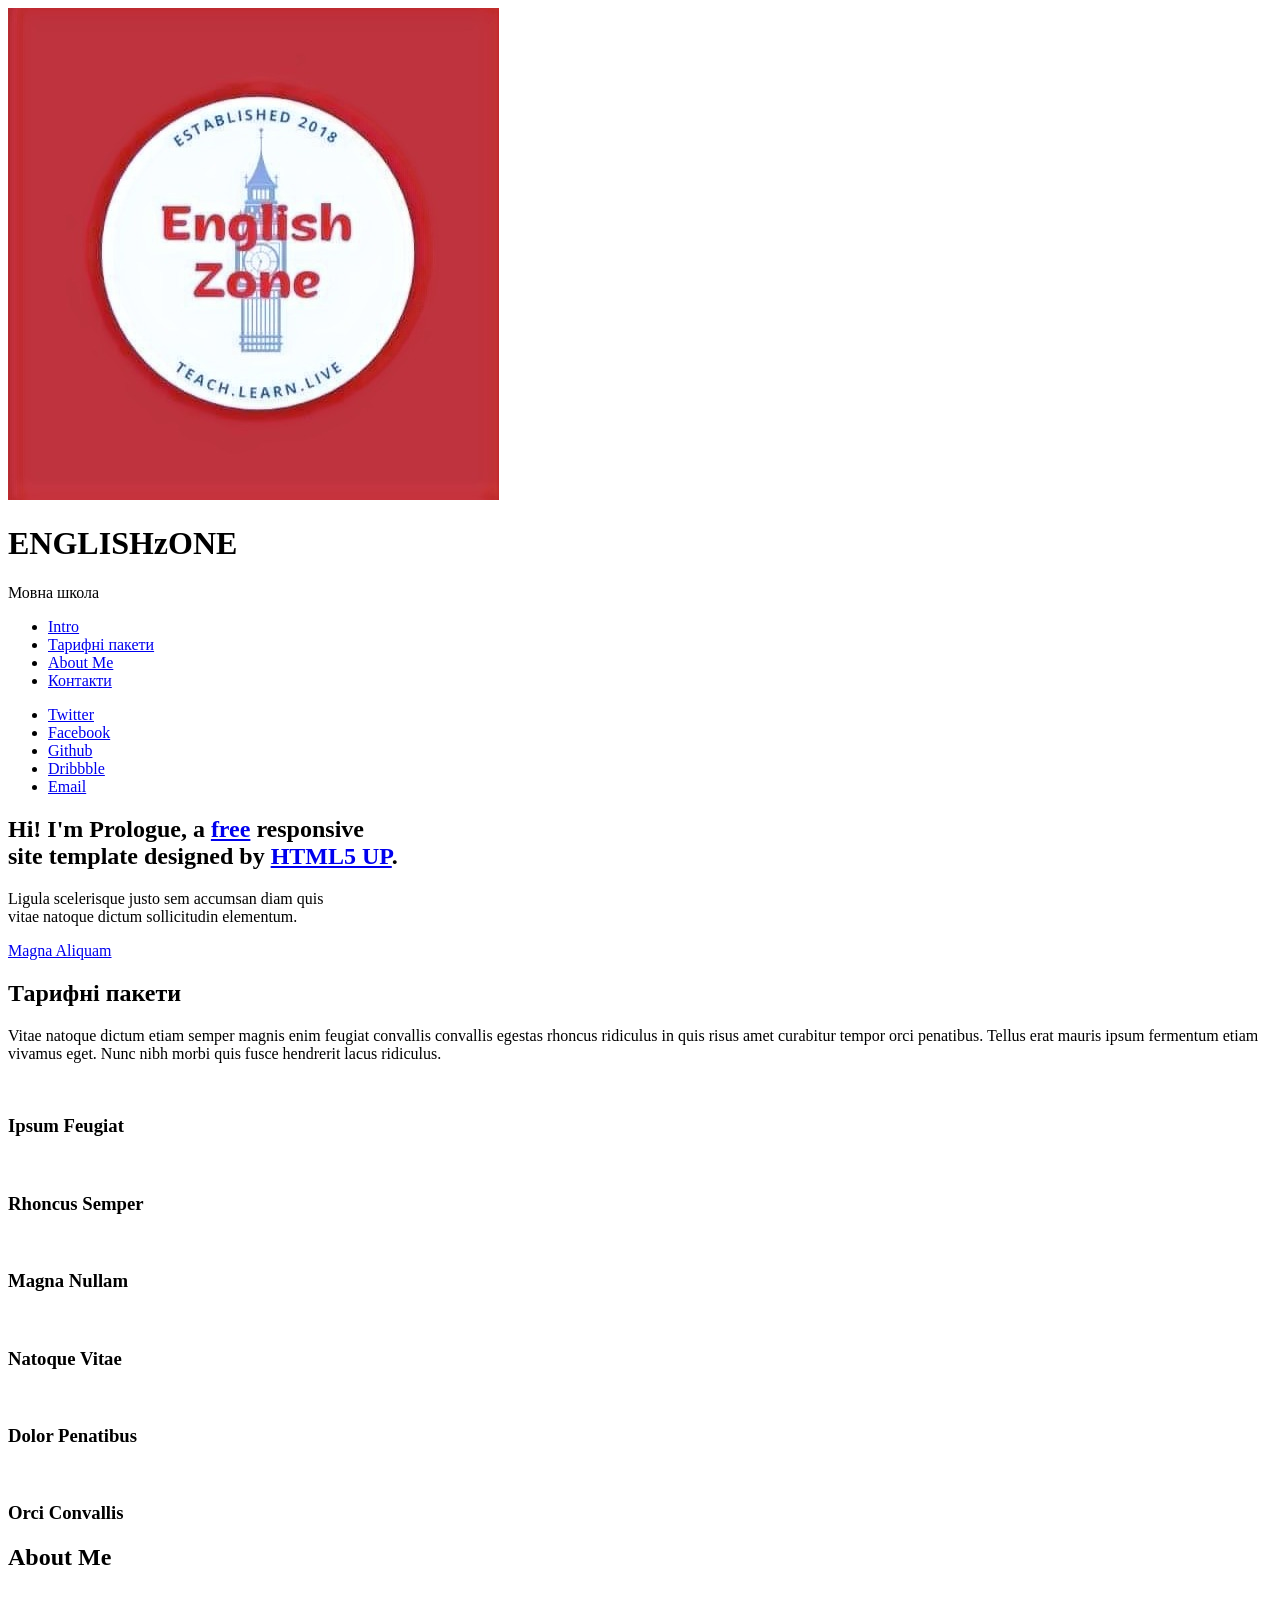
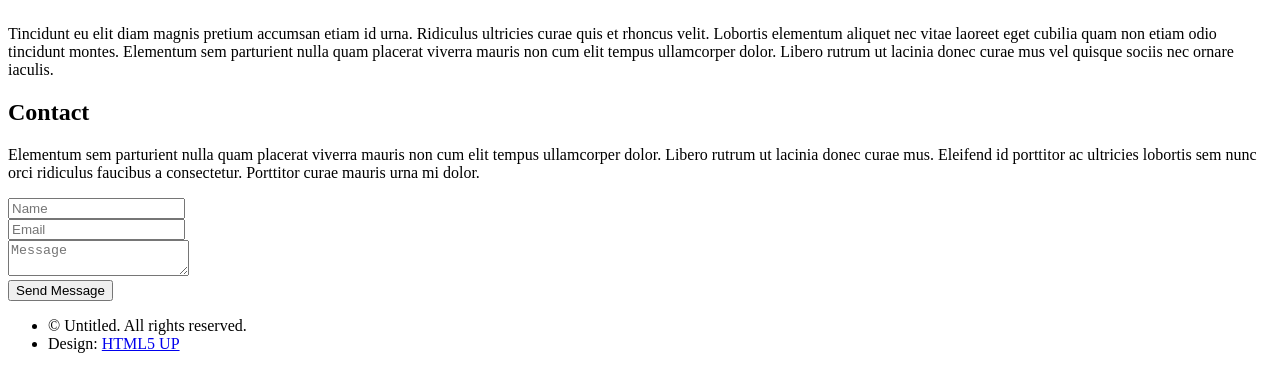
==== commit 866c2a1a: "Main" ====
--- a/index.html
+++ b/index.html
@@ -24,9 +24,9 @@
 						<nav id="nav">
 							<ul>
 								<li><a href="#top" id="top-link"><span class="icon solid fa-home">Intro</span></a></li>
-								<li><a href="#portfolio" id="portfolio-link"><span class="icon solid fa-th">Portfolio</span></a></li>
+								<li><a href="#portfolio" id="portfolio-link"><span class="icon solid fa-th">Тарифні пакети</span></a></li>
 								<li><a href="#about" id="about-link"><span class="icon solid fa-user">About Me</span></a></li>
-								<li><a href="#contact" id="contact-link"><span class="icon solid fa-envelope">Contact</span></a></li>
+								<li><a href="#contact" id="contact-link"><span class="icon solid fa-envelope">Контакти</span></a></li>
 							</ul>
 						</nav>
 
@@ -73,7 +73,7 @@
 						<div class="container">
 
 							<header>
-								<h2>Portfolio</h2>
+								<h2>Тарифні пакети</h2>
 							</header>
 
 							<p>Vitae natoque dictum etiam semper magnis enim feugiat convallis convallis
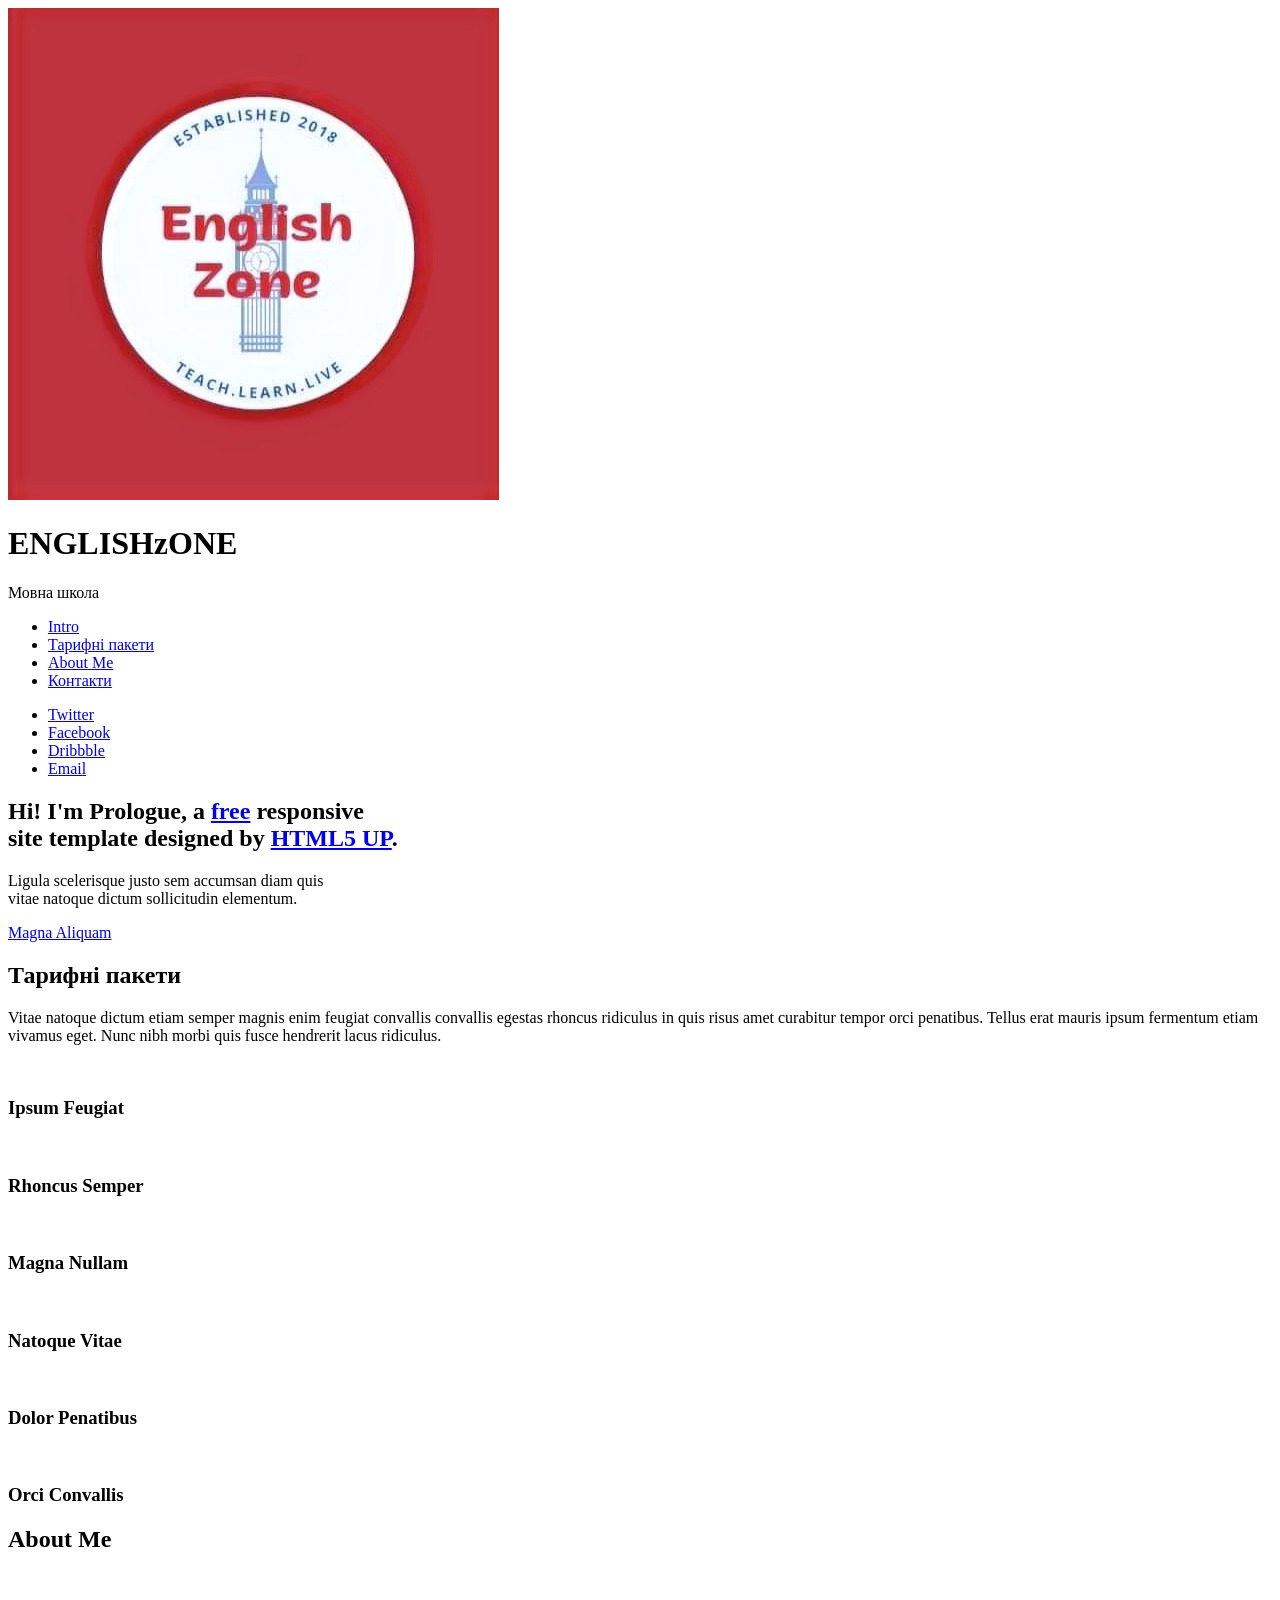
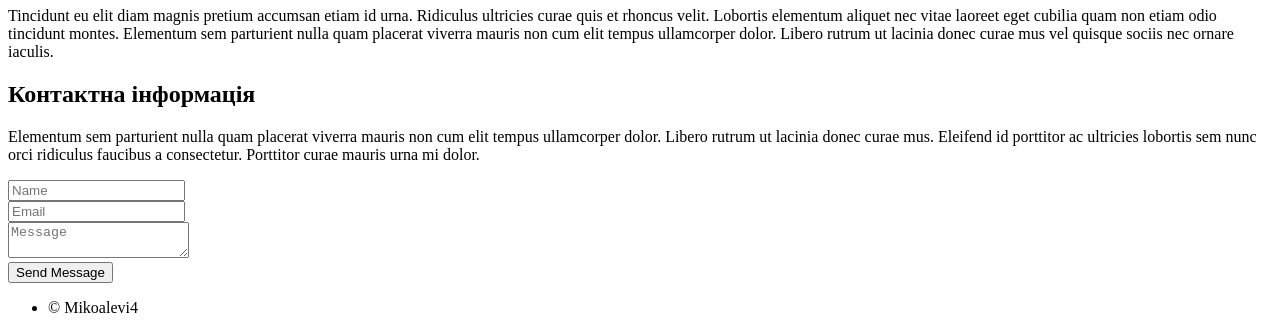
==== commit f664e833: "Update index.html" ====
--- a/index.html
+++ b/index.html
@@ -38,7 +38,6 @@
 						<ul class="icons">
 							<li><a href="#" class="icon brands fa-twitter"><span class="label">Twitter</span></a></li>
 							<li><a href="#" class="icon brands fa-facebook-f"><span class="label">Facebook</span></a></li>
-							<li><a href="#" class="icon brands fa-github"><span class="label">Github</span></a></li>
 							<li><a href="#" class="icon brands fa-dribbble"><span class="label">Dribbble</span></a></li>
 							<li><a href="#" class="icon solid fa-envelope"><span class="label">Email</span></a></li>
 						</ul>
@@ -154,7 +153,7 @@
 						<div class="container">
 
 							<header>
-								<h2>Contact</h2>
+								<h2>Контактна інформація</h2>
 							</header>
 
 							<p>Elementum sem parturient nulla quam placerat viverra
@@ -185,7 +184,7 @@
 
 				<!-- Copyright -->
 					<ul class="copyright">
-						<li>&copy; Untitled. All rights reserved.</li><li>Design: <a href="http://html5up.net">HTML5 UP</a></li>
+						<li>&copy; Mikoalevi4</li>
 					</ul>
 
 			</div>
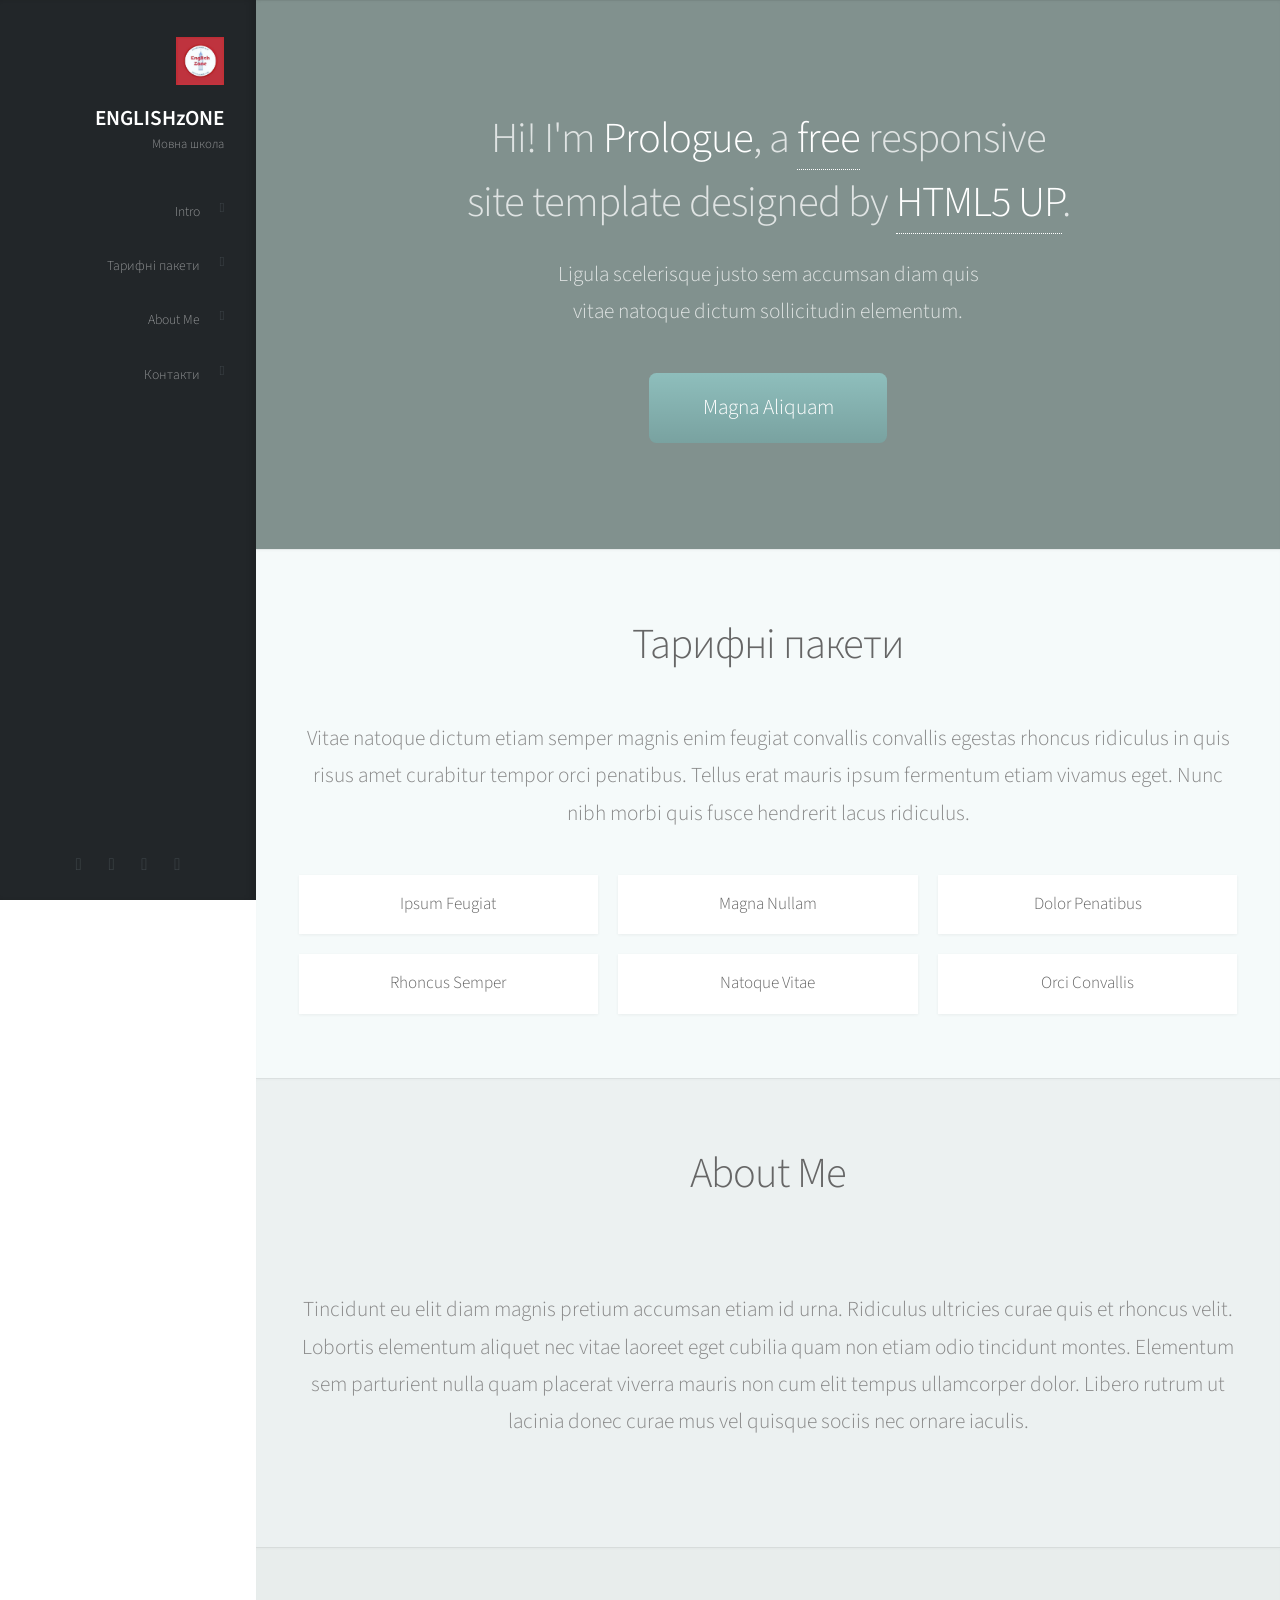
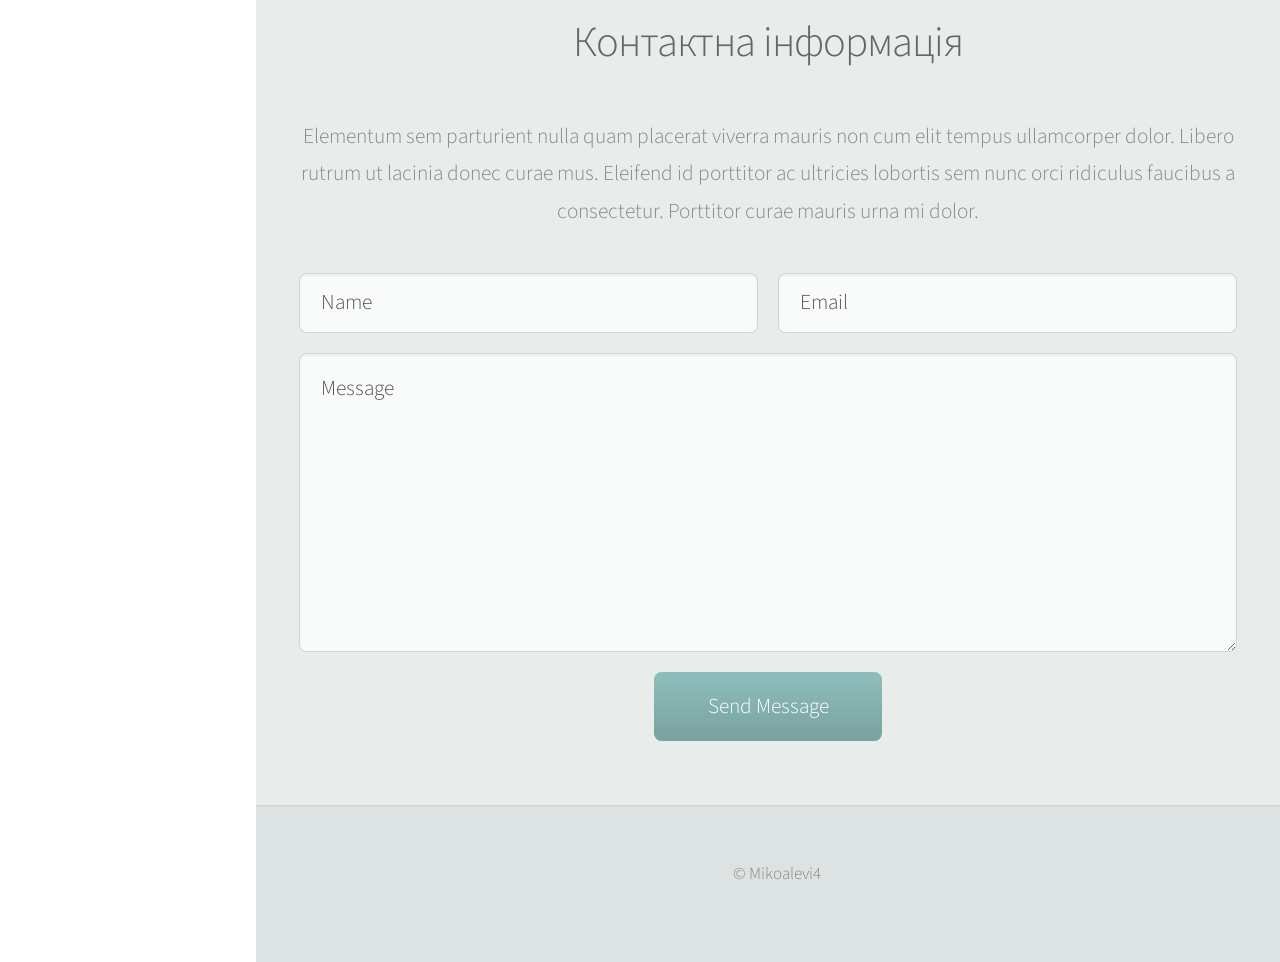
==== commit 09ee7078: "Telegram" ====
--- a/index.html
+++ b/index.html
@@ -38,7 +38,7 @@
 						<ul class="icons">
 							<li><a href="#" class="icon brands fa-twitter"><span class="label">Twitter</span></a></li>
 							<li><a href="#" class="icon brands fa-facebook-f"><span class="label">Facebook</span></a></li>
-							<li><a href="#" class="icon brands fa-dribbble"><span class="label">Dribbble</span></a></li>
+							<li><a href="#" class="icon brands fa-telegram"><span class="label">Telegram</span></a></li>
 							<li><a href="#" class="icon solid fa-envelope"><span class="label">Email</span></a></li>
 						</ul>
 
--- a/assets/css/main.css
+++ b/assets/css/main.css
@@ -1,11 +1,6 @@
 @import url("fontawesome-all.min.css");
 @import url("https://fonts.googleapis.com/css?family=Source+Sans+Pro:300,300italic,400,600");
 
-/*
-	Prologue by HTML5 UP
-	html5up.net | @ajlkn
-	Free for personal and commercial use under the CCA 3.0 license (html5up.net/license)
-*/
 
 html, body, div, span, applet, object,
 iframe, h1, h2, h3, h4, h5, h6, p, blockquote,
@@ -2630,4 +2625,4 @@
 					margin-top: 0;
 				}
 
-	}+	}
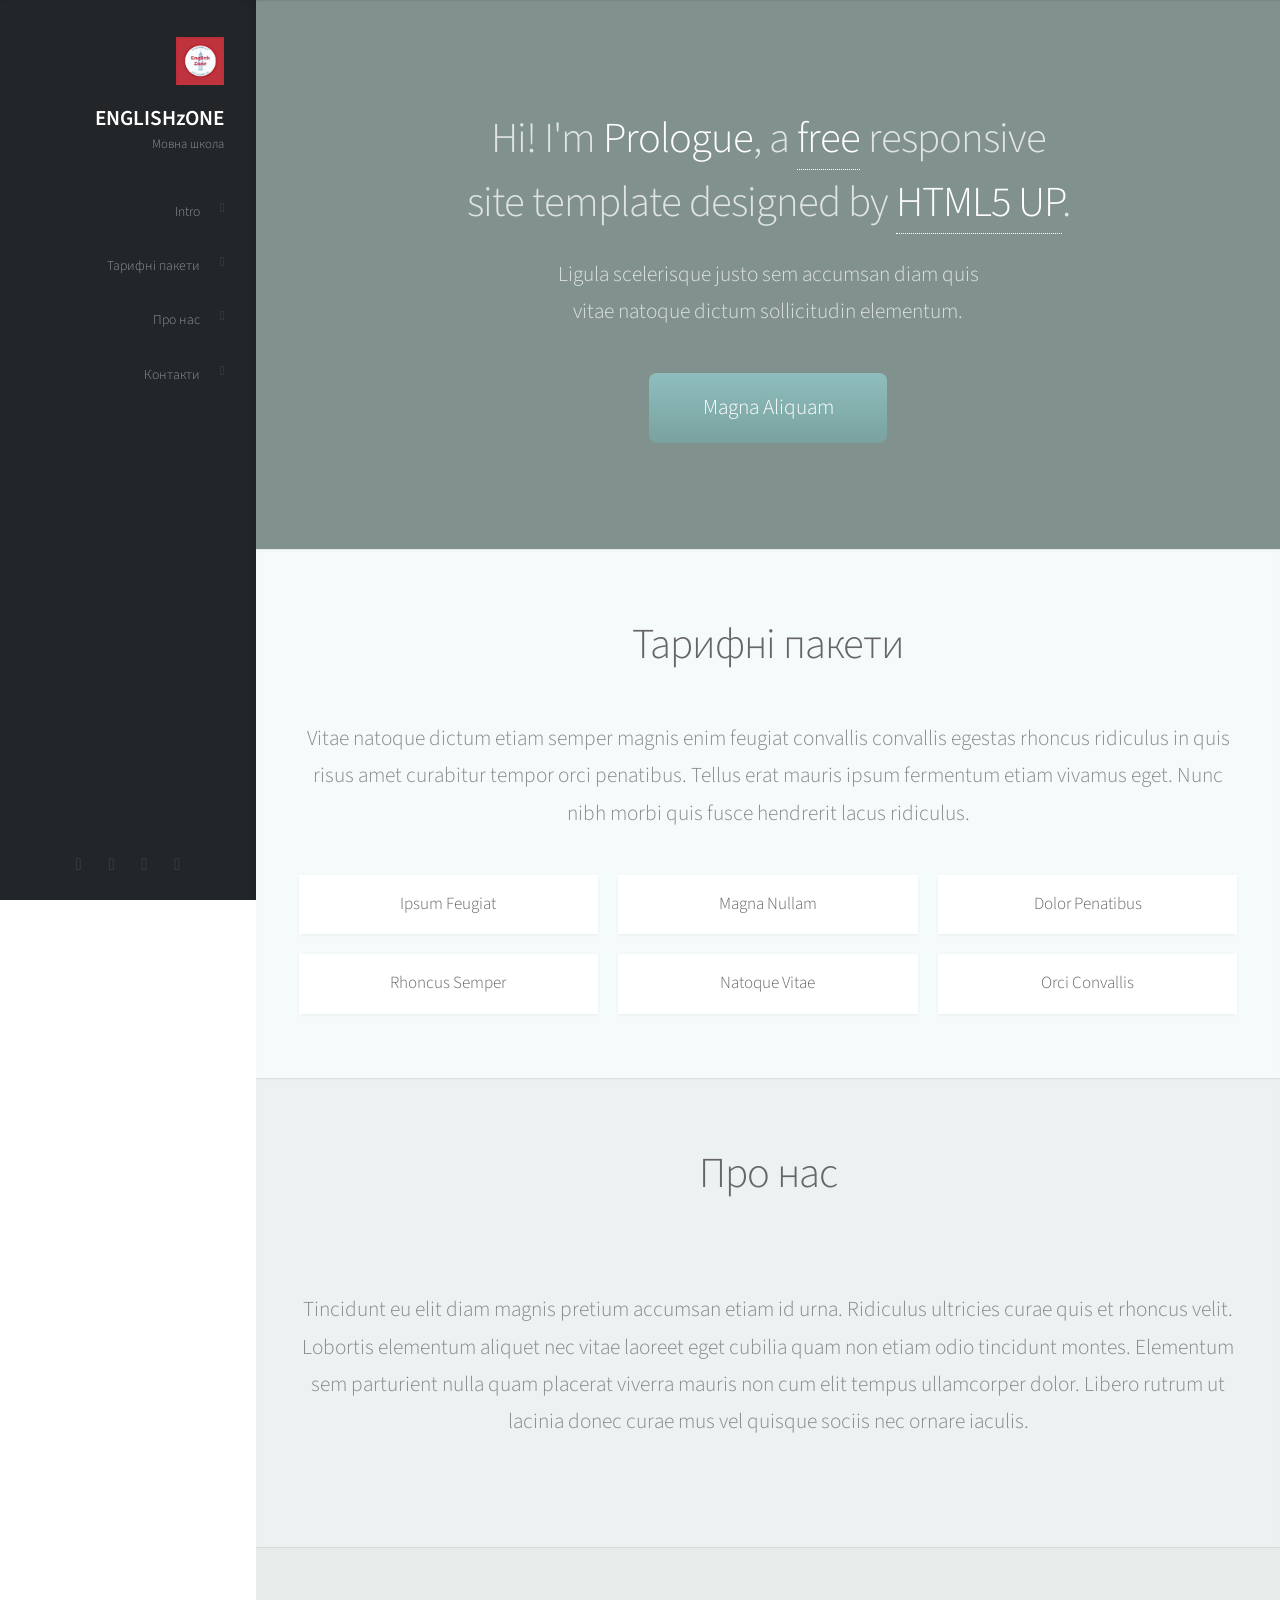
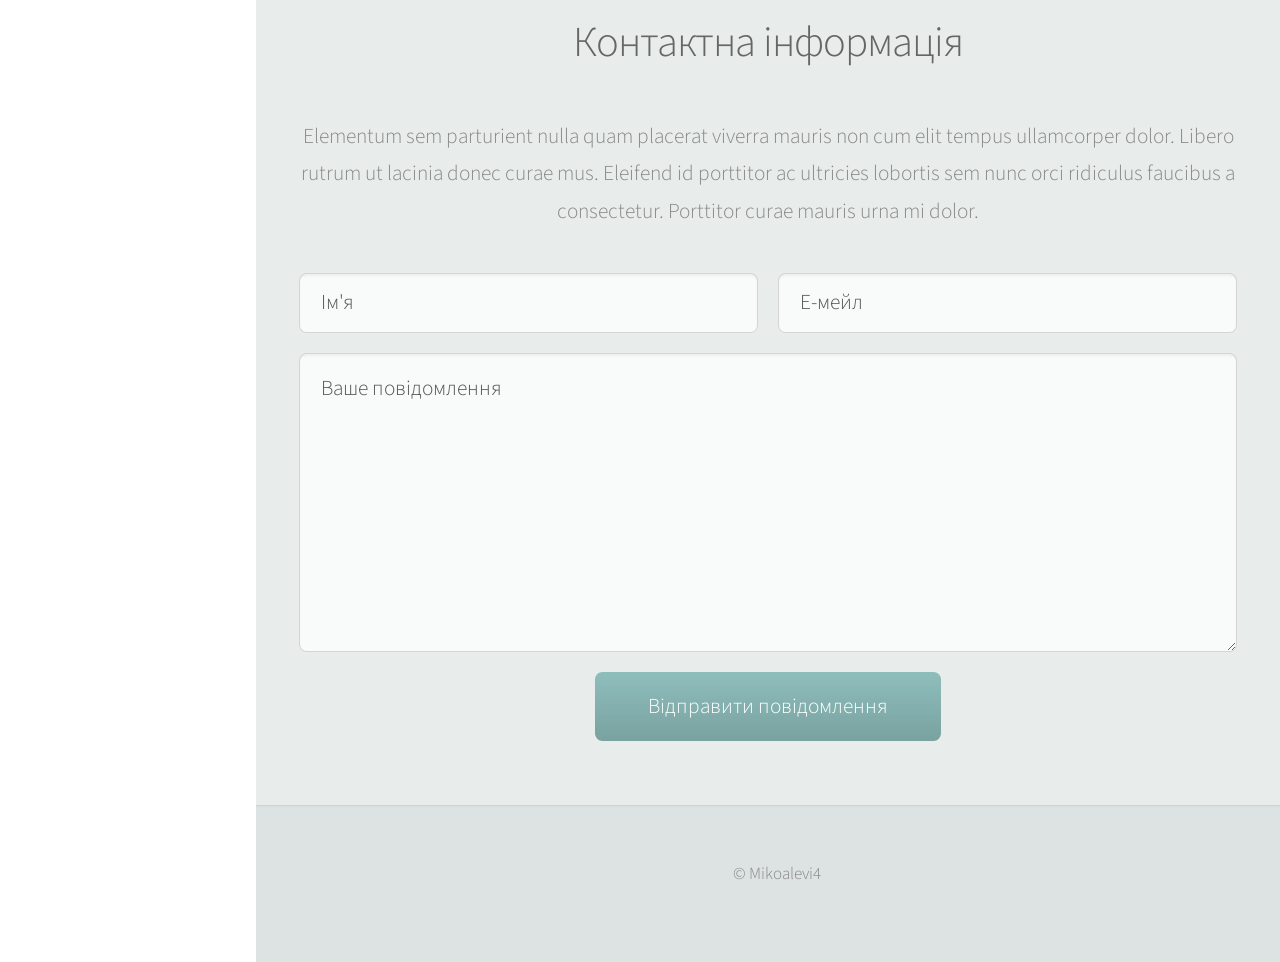
==== commit 696afdd0: "Update index.html" ====
--- a/index.html
+++ b/index.html
@@ -25,7 +25,7 @@
 							<ul>
 								<li><a href="#top" id="top-link"><span class="icon solid fa-home">Intro</span></a></li>
 								<li><a href="#portfolio" id="portfolio-link"><span class="icon solid fa-th">Тарифні пакети</span></a></li>
-								<li><a href="#about" id="about-link"><span class="icon solid fa-user">About Me</span></a></li>
+								<li><a href="#about" id="about-link"><span class="icon solid fa-user">Про нас</span></a></li>
 								<li><a href="#contact" id="contact-link"><span class="icon solid fa-envelope">Контакти</span></a></li>
 							</ul>
 						</nav>
@@ -133,7 +133,7 @@
 						<div class="container">
 
 							<header>
-								<h2>About Me</h2>
+								<h2>Про нас</h2>
 							</header>
 
 							<a href="#" class="image featured"><img src="images/pic08.jpg" alt="" /></a>
@@ -163,13 +163,13 @@
 
 							<form method="post" action="#">
 								<div class="row">
-									<div class="col-6 col-12-mobile"><input type="text" name="name" placeholder="Name" /></div>
-									<div class="col-6 col-12-mobile"><input type="text" name="email" placeholder="Email" /></div>
+									<div class="col-6 col-12-mobile"><input type="text" name="name" placeholder="Ім'я" /></div>
+									<div class="col-6 col-12-mobile"><input type="text" name="email" placeholder="Е-мейл" /></div>
 									<div class="col-12">
-										<textarea name="message" placeholder="Message"></textarea>
+										<textarea name="message" placeholder="Ваше повідомлення"></textarea>
 									</div>
 									<div class="col-12">
-										<input type="submit" value="Send Message" />
+										<input type="submit" value="Відправити повідомлення" />
 									</div>
 								</div>
 							</form>
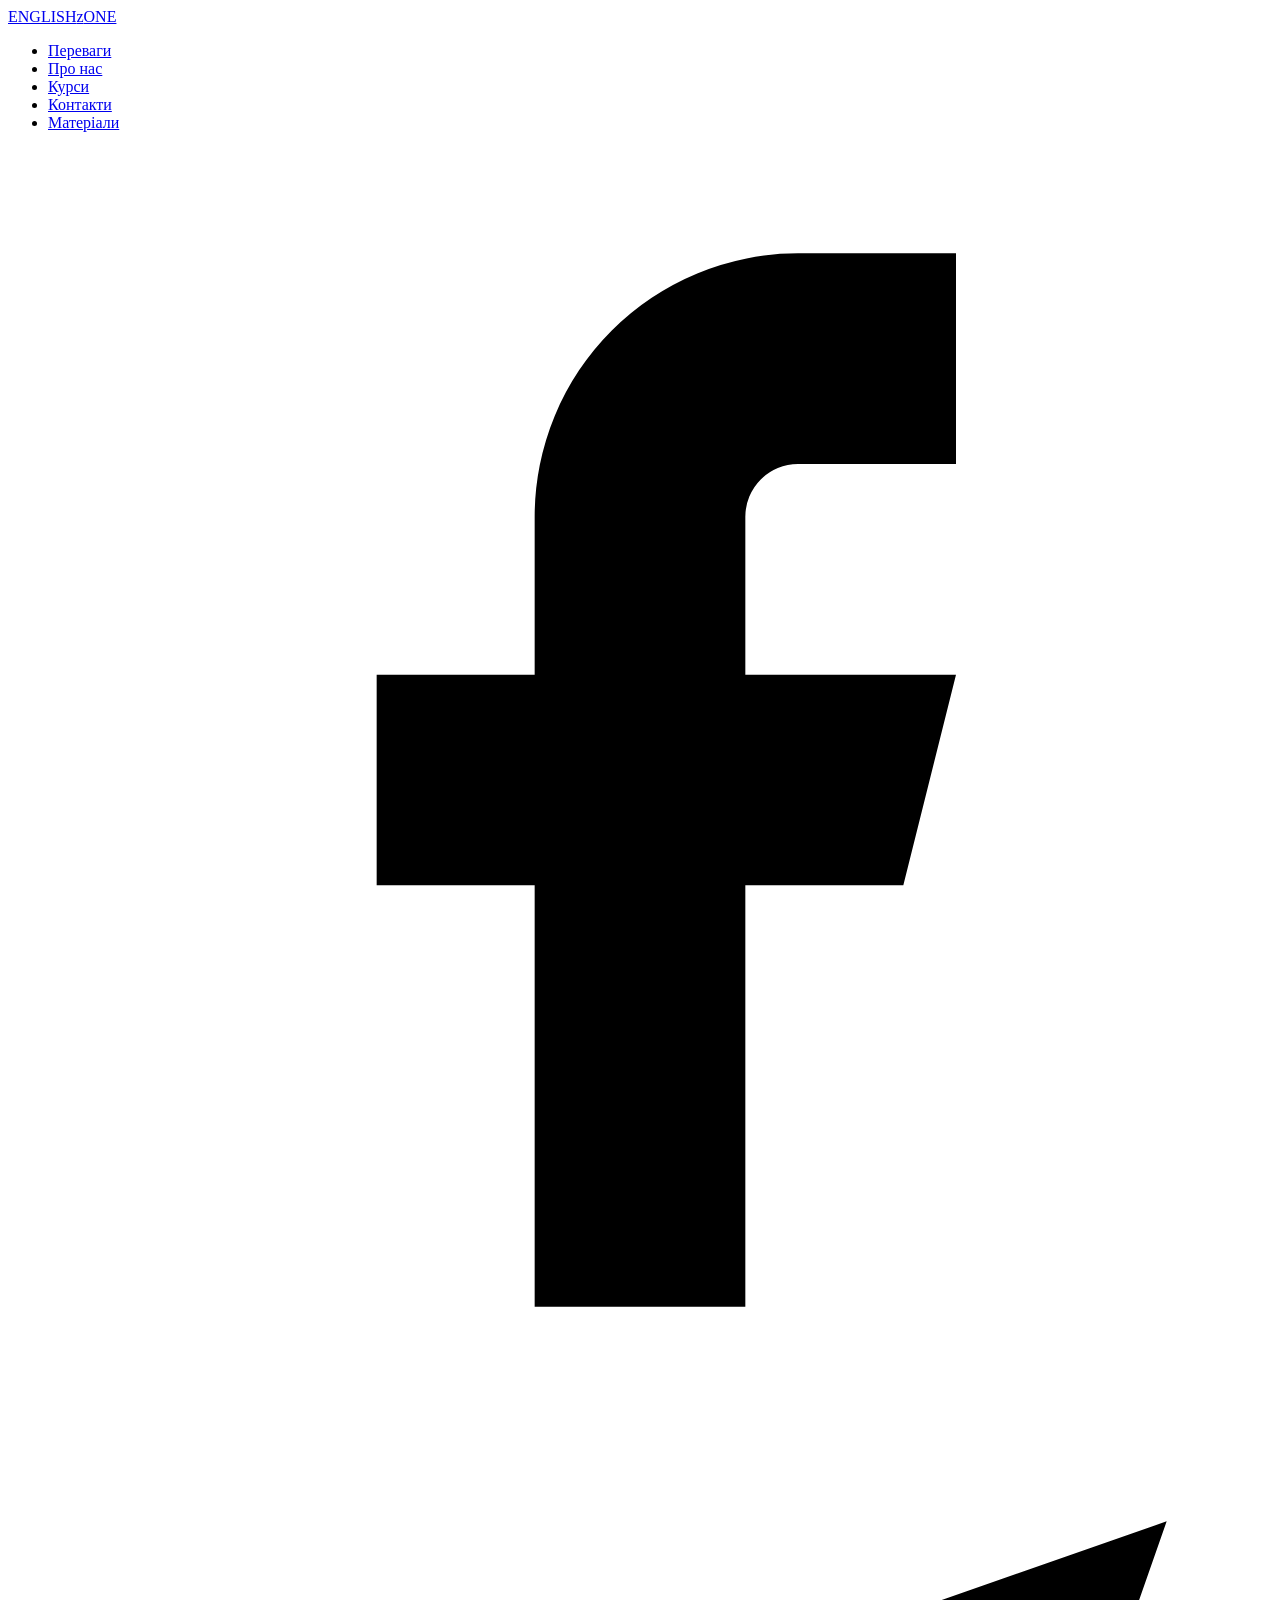
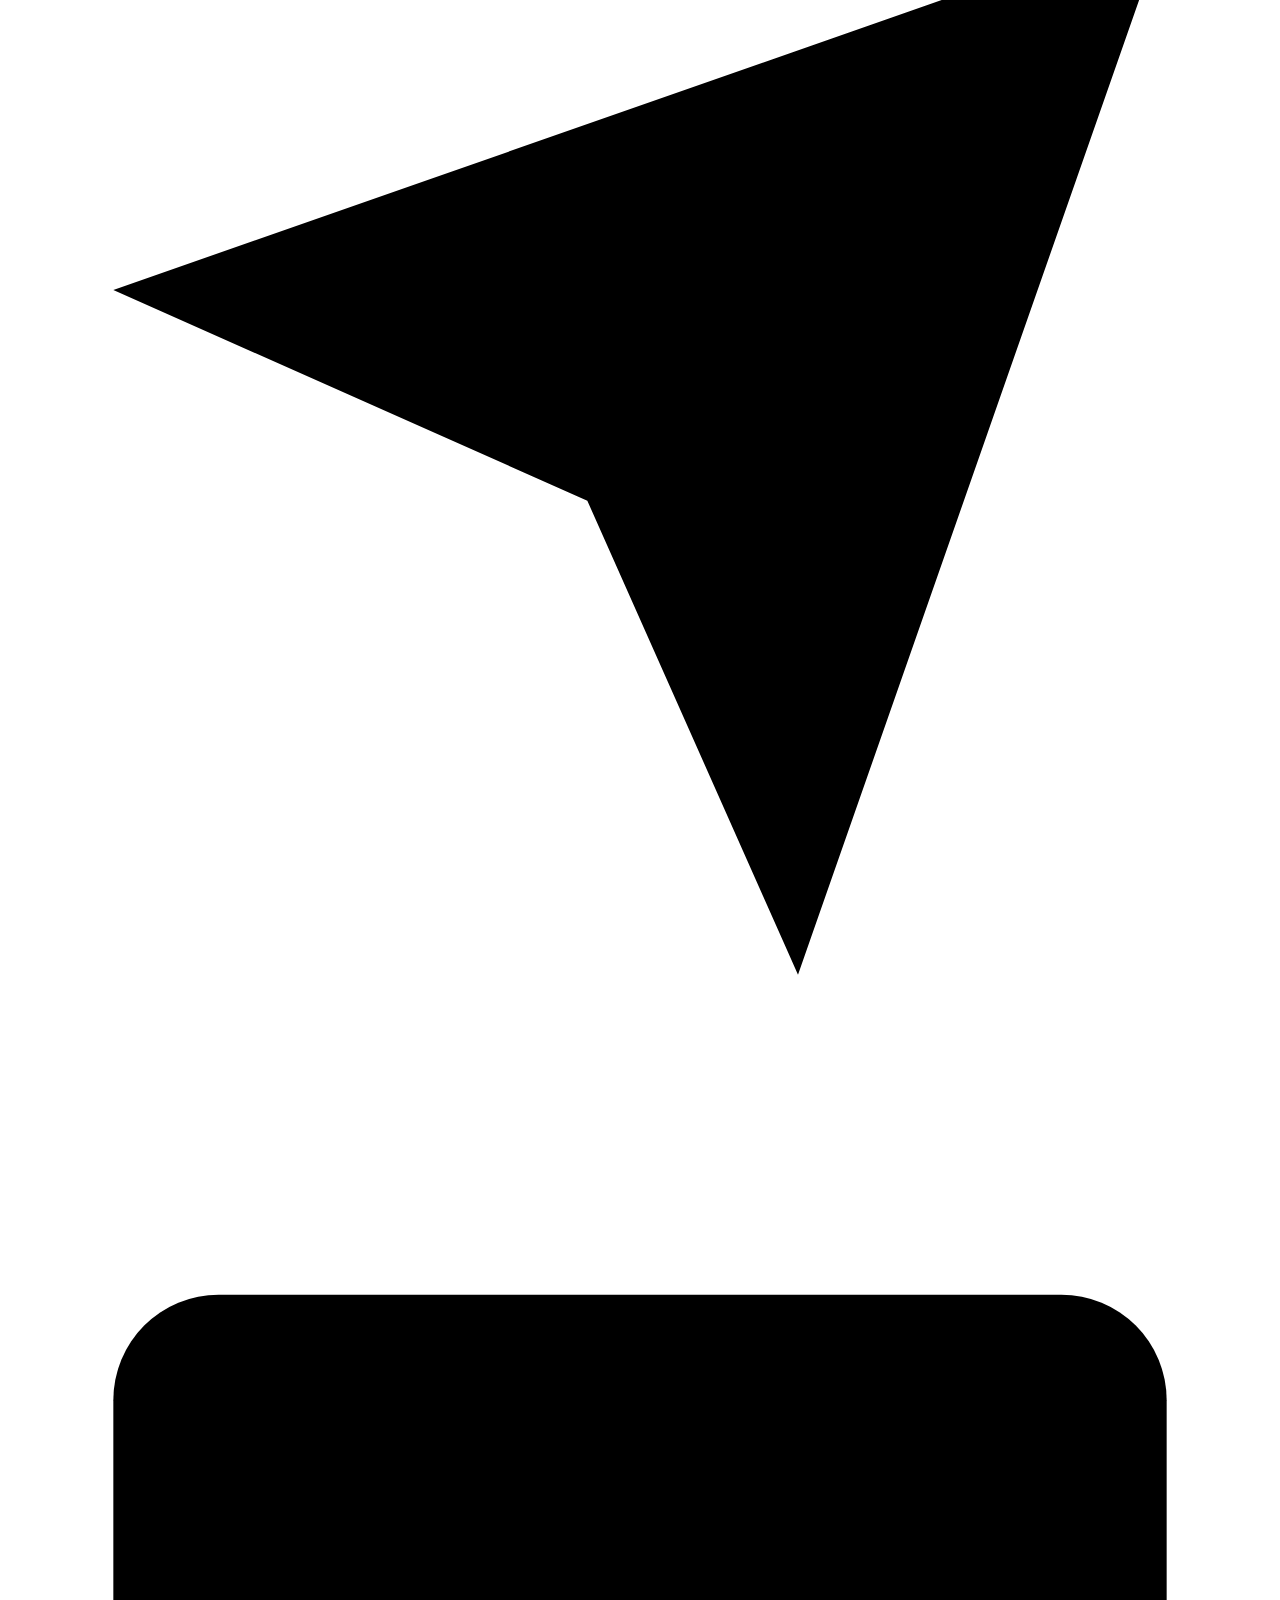
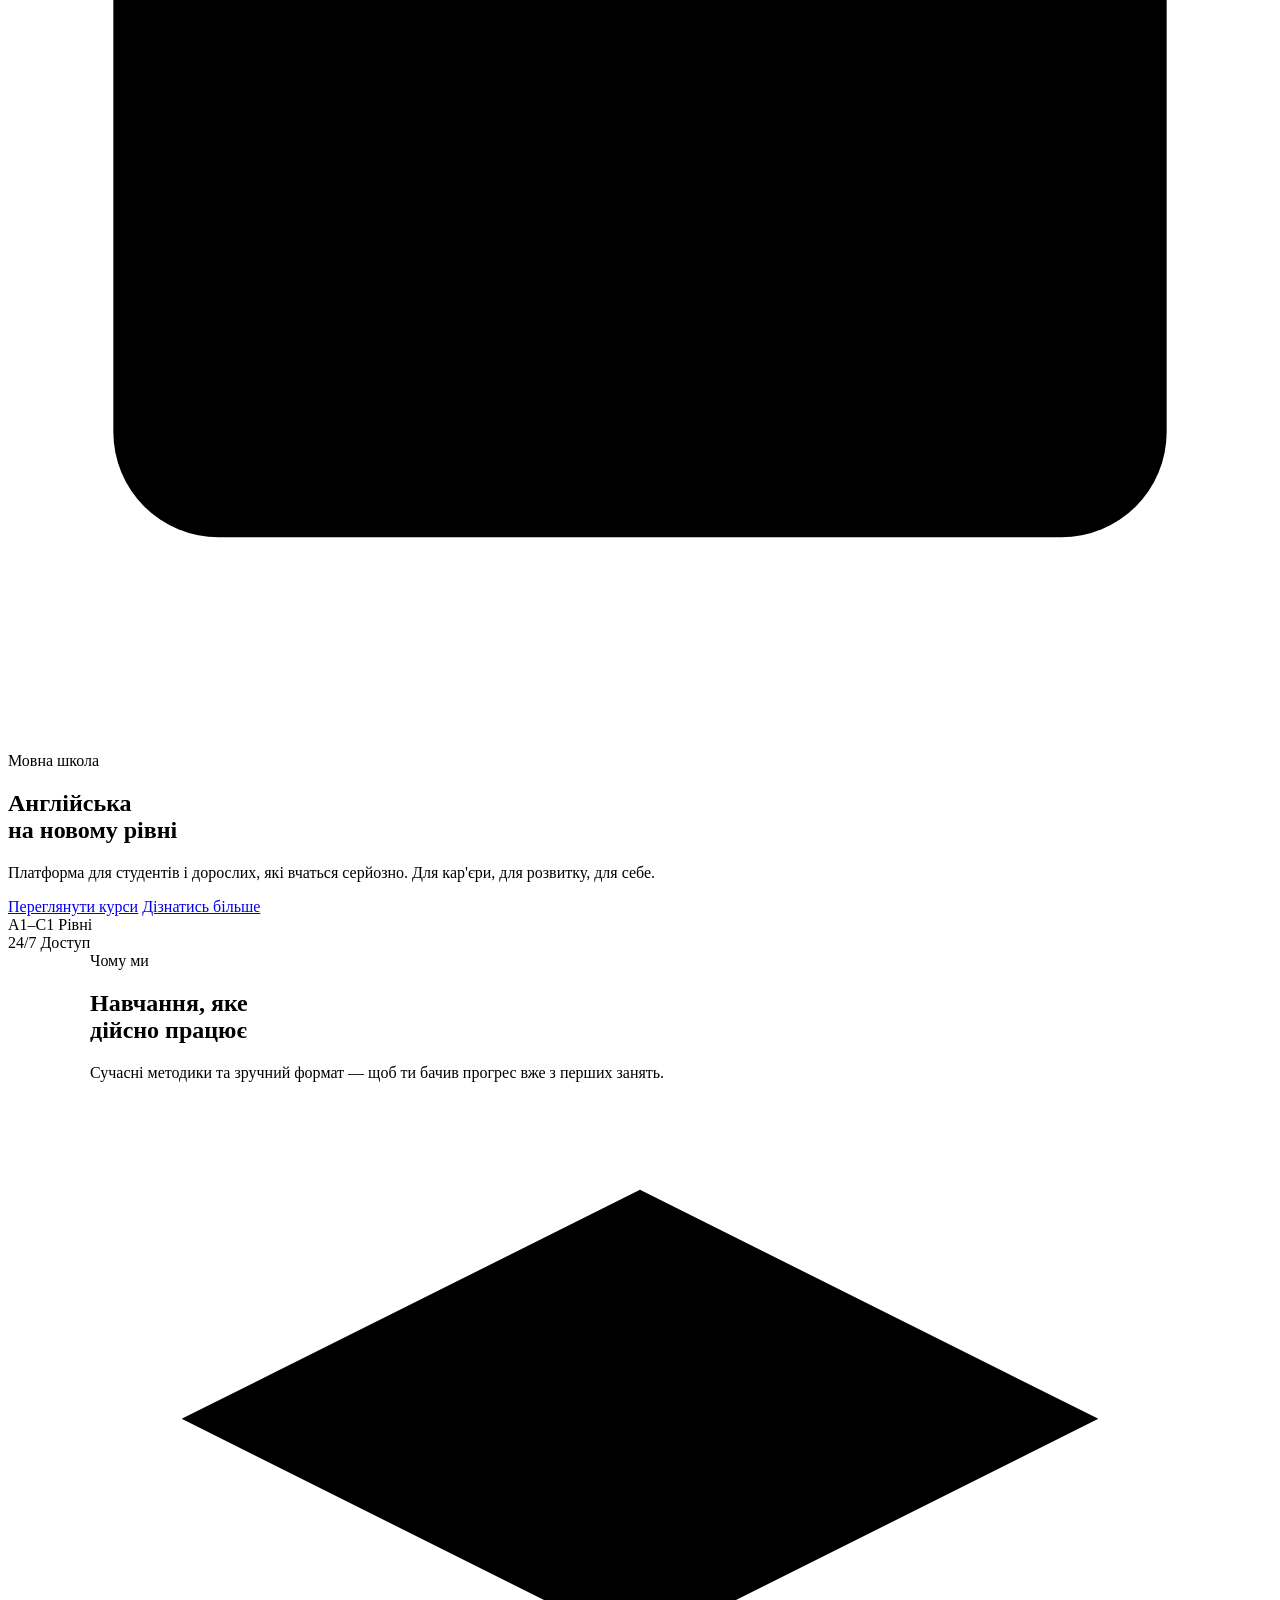
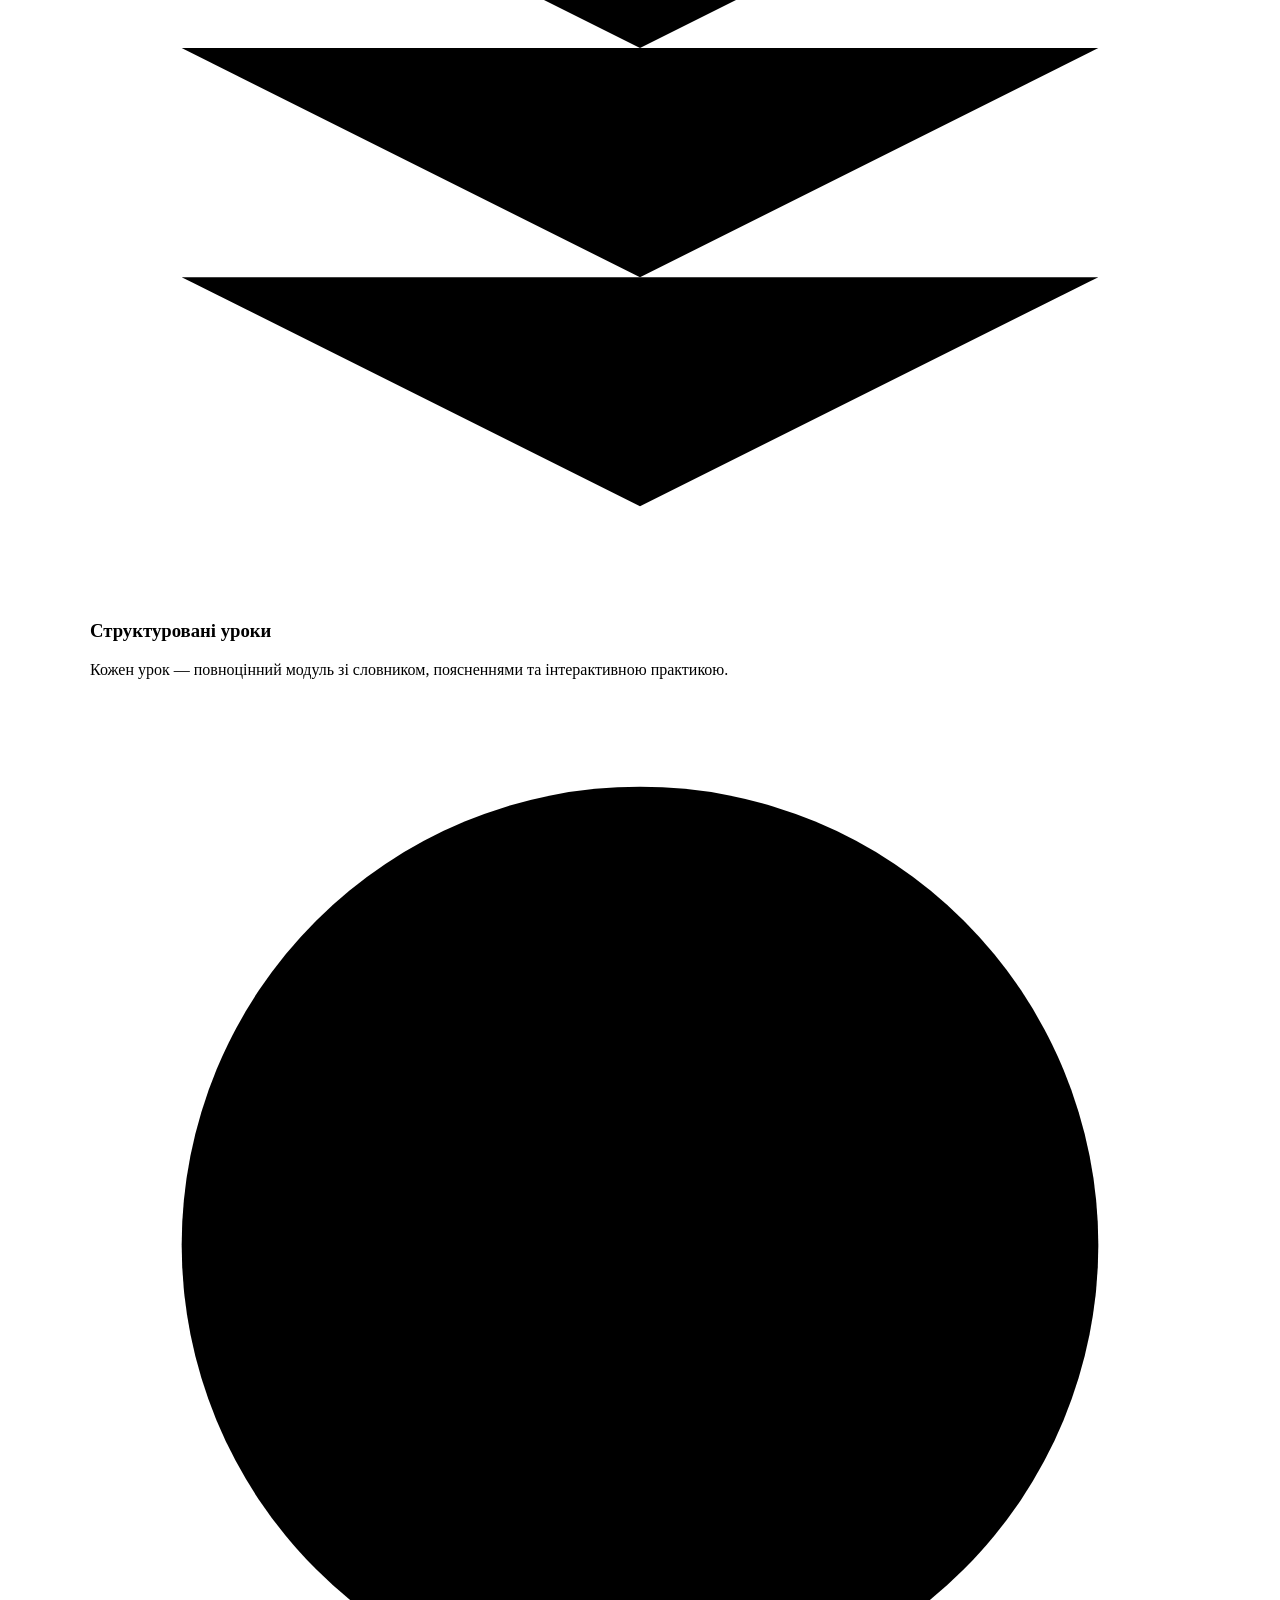
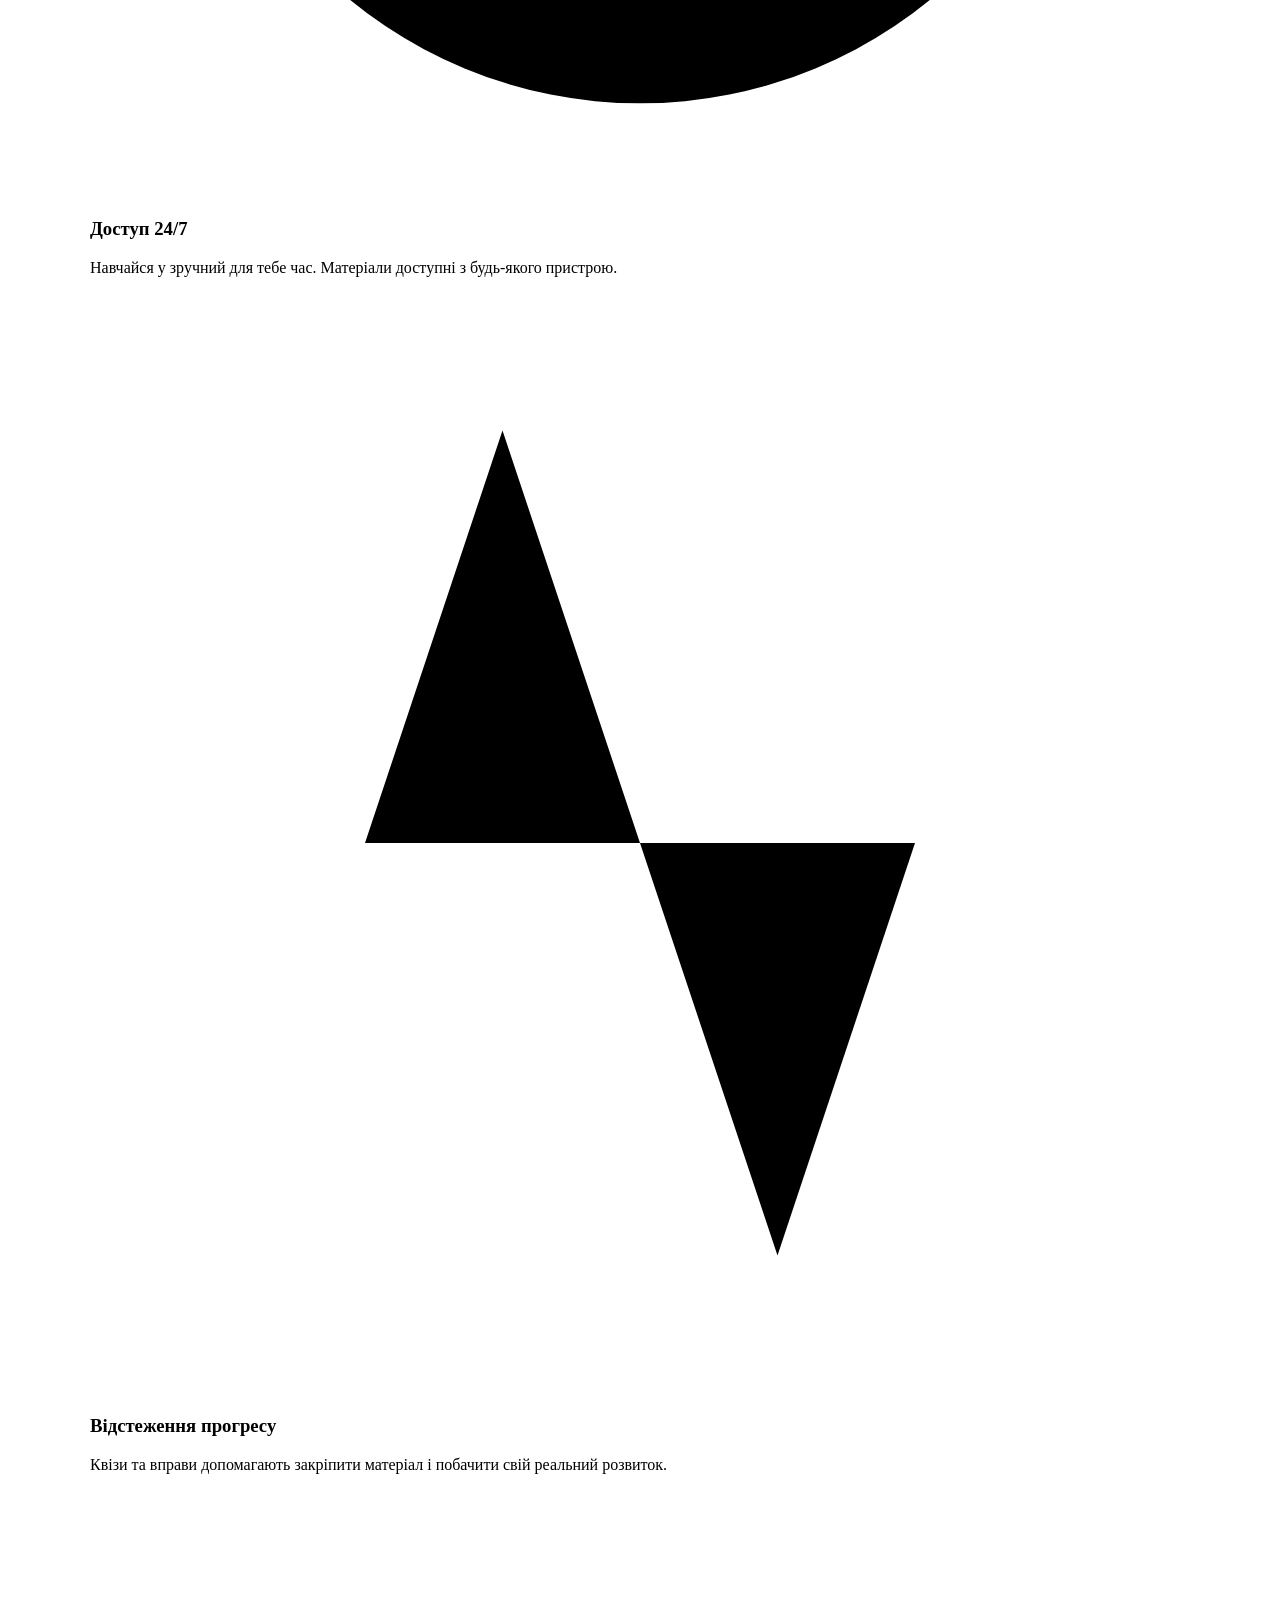
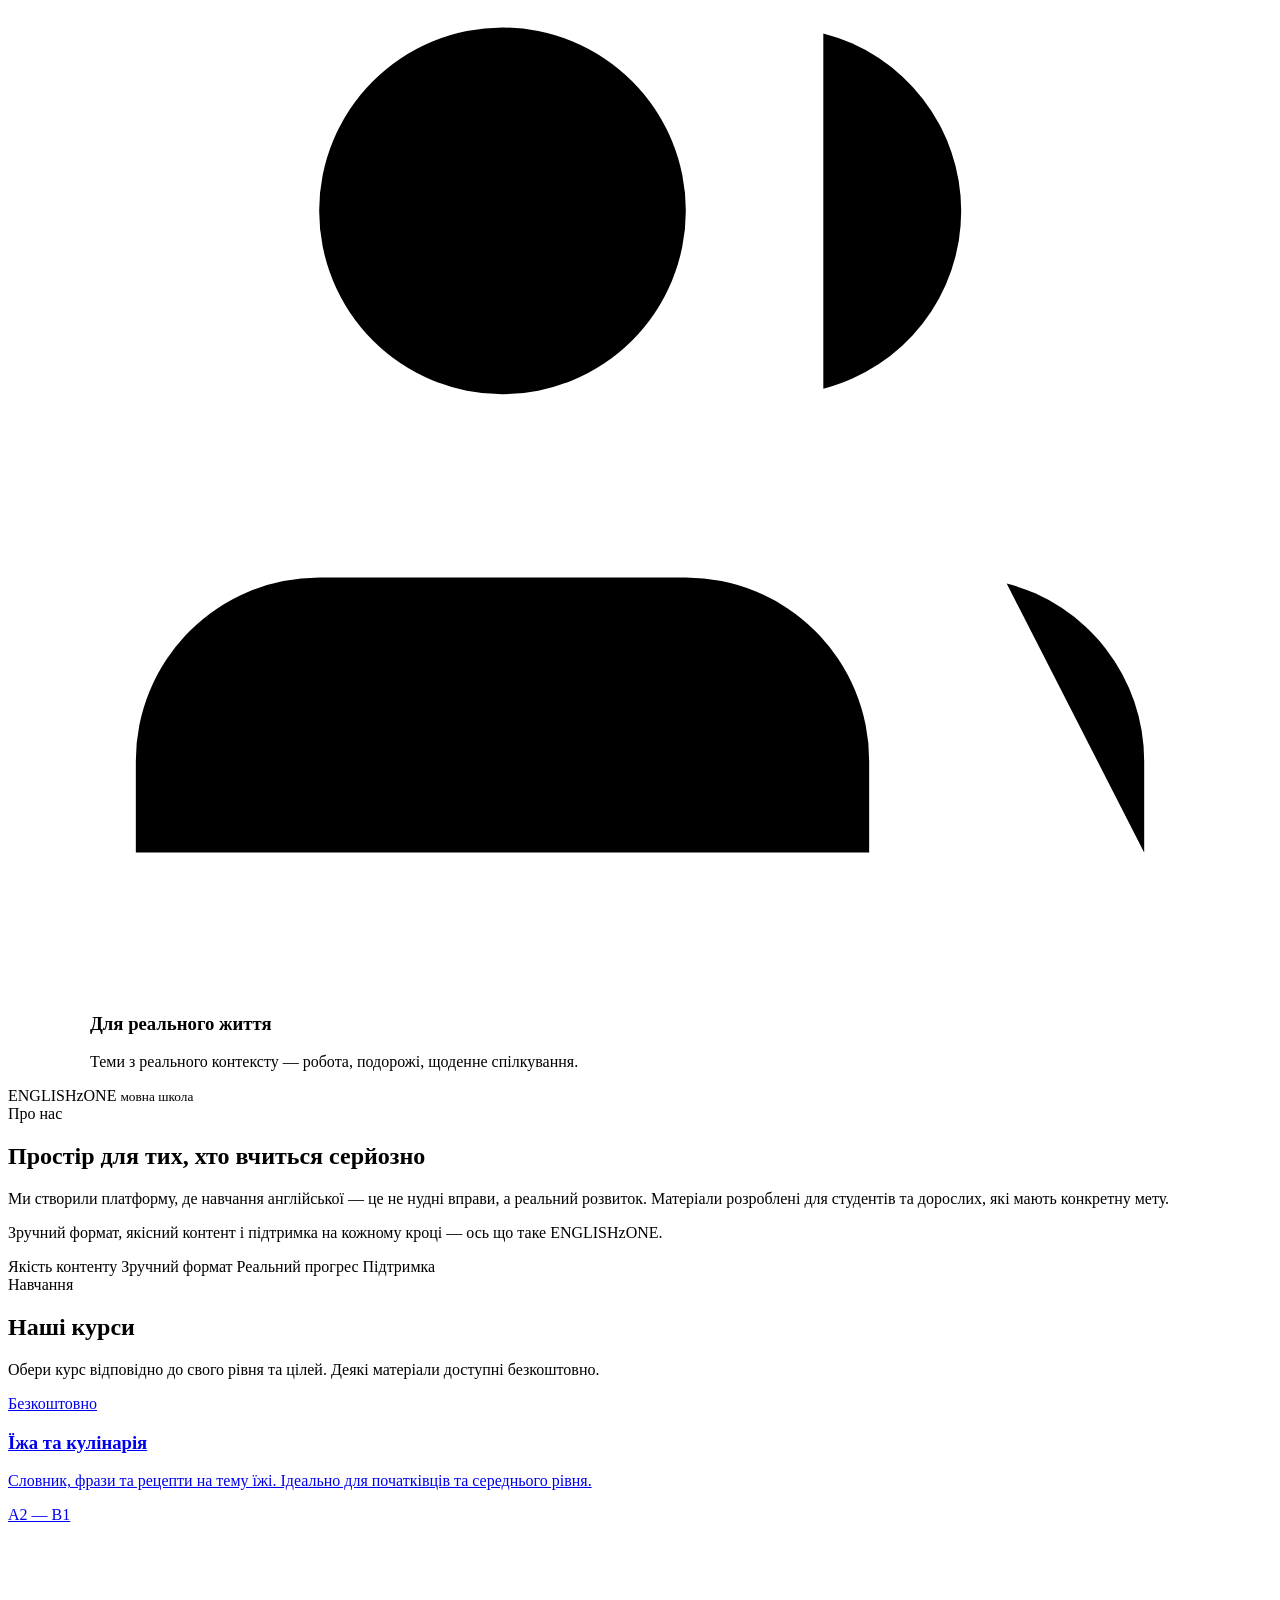
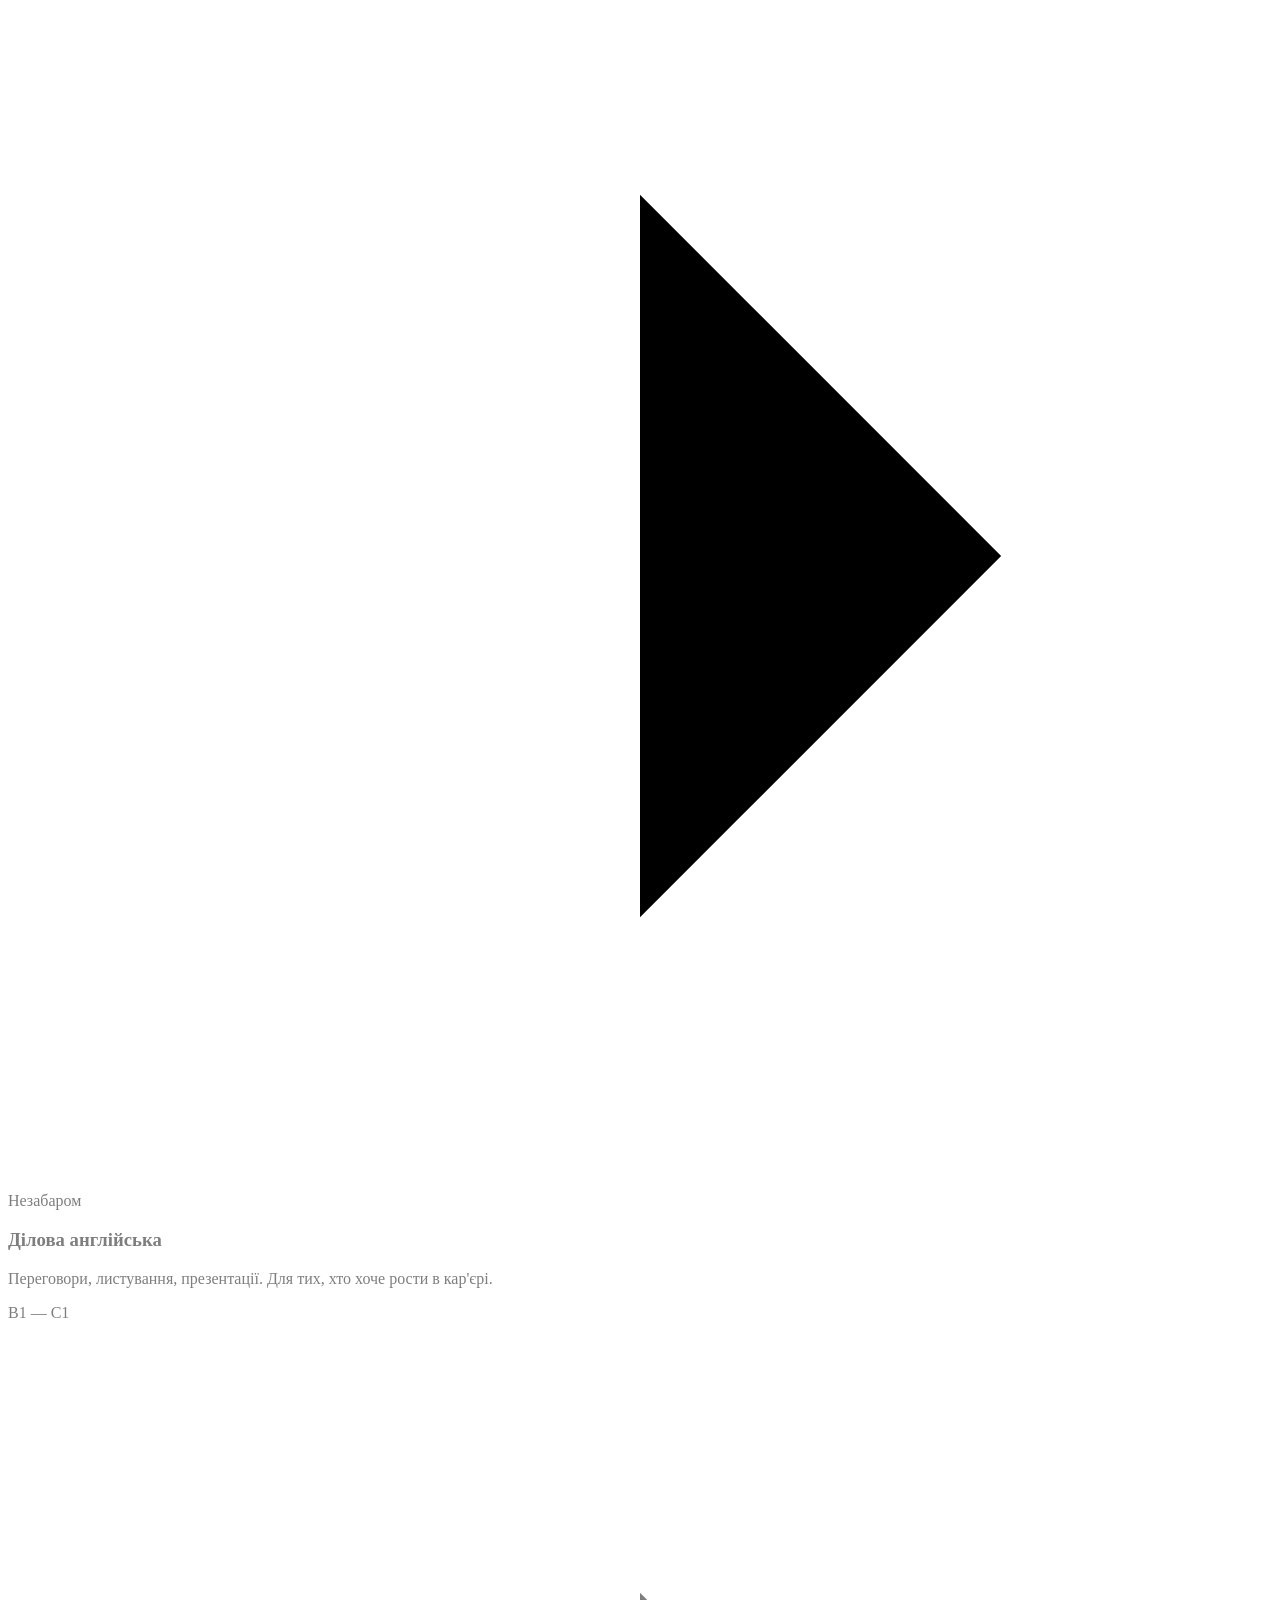
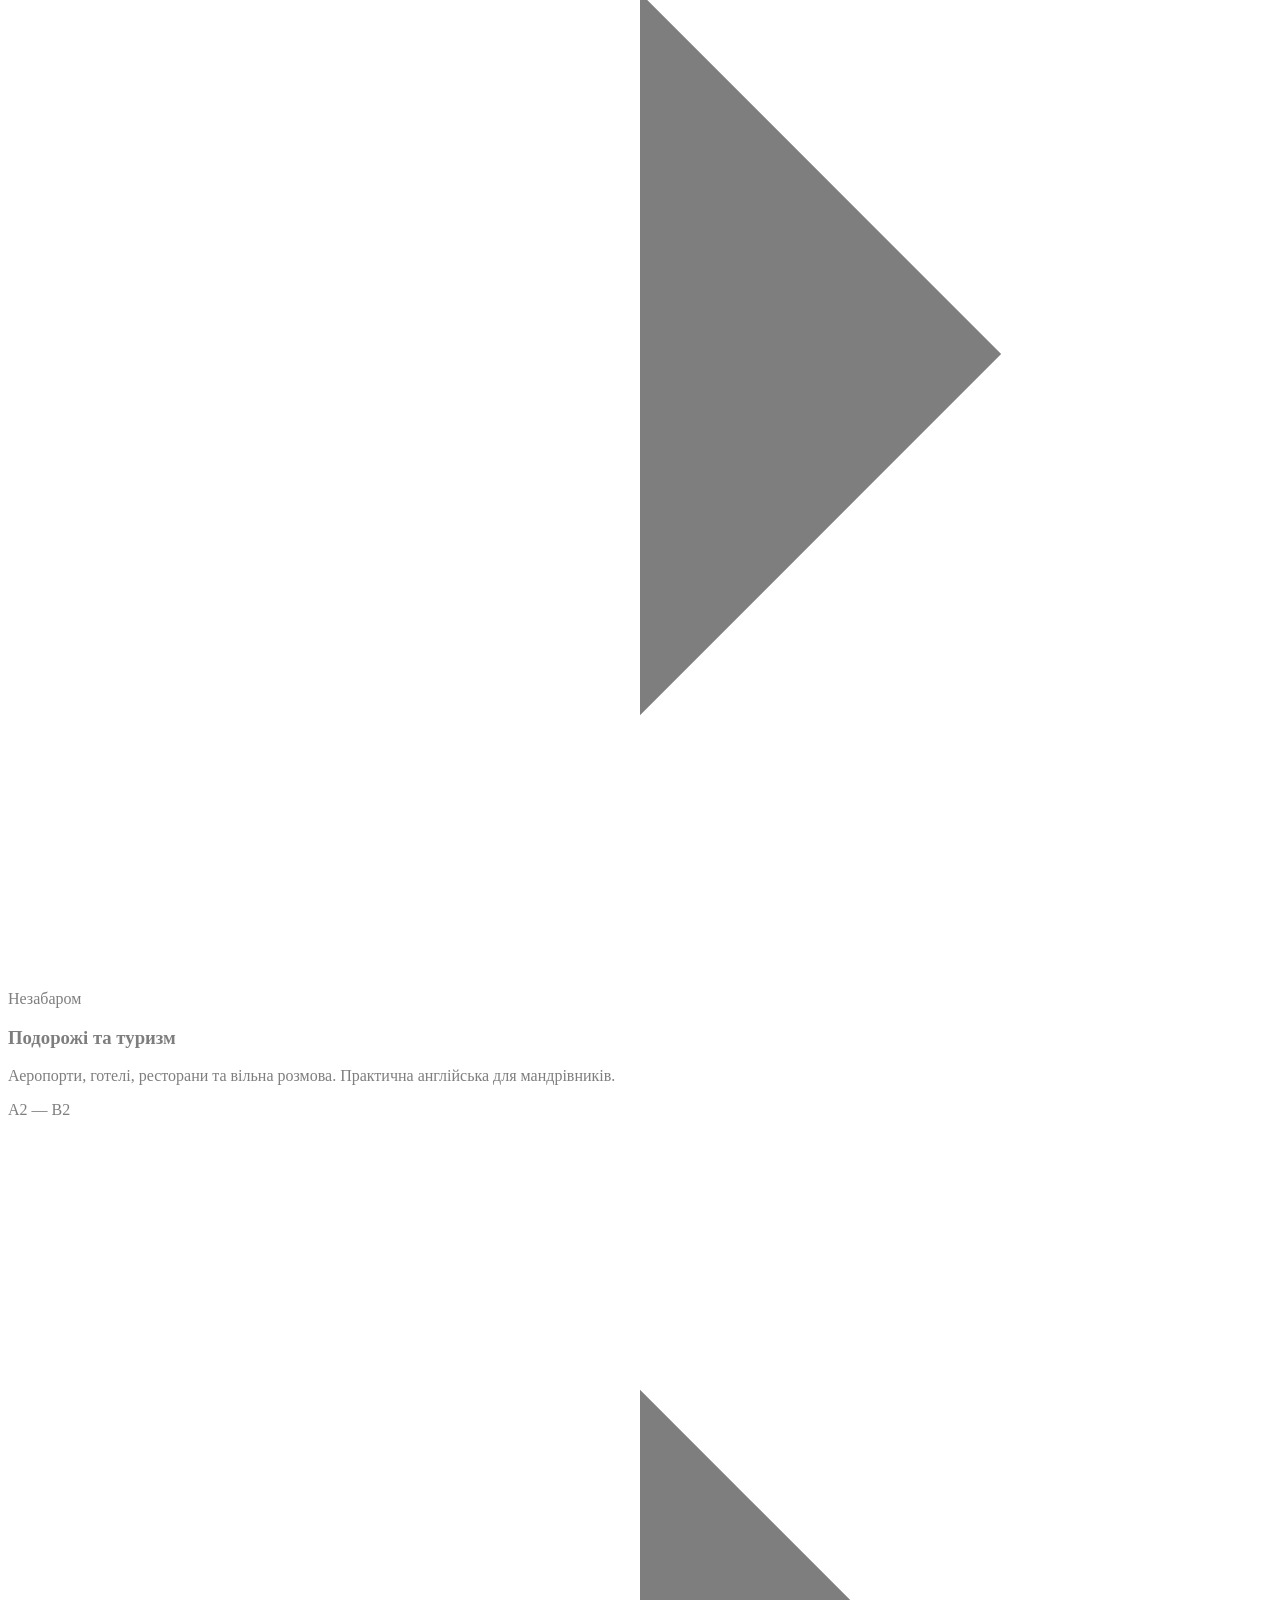
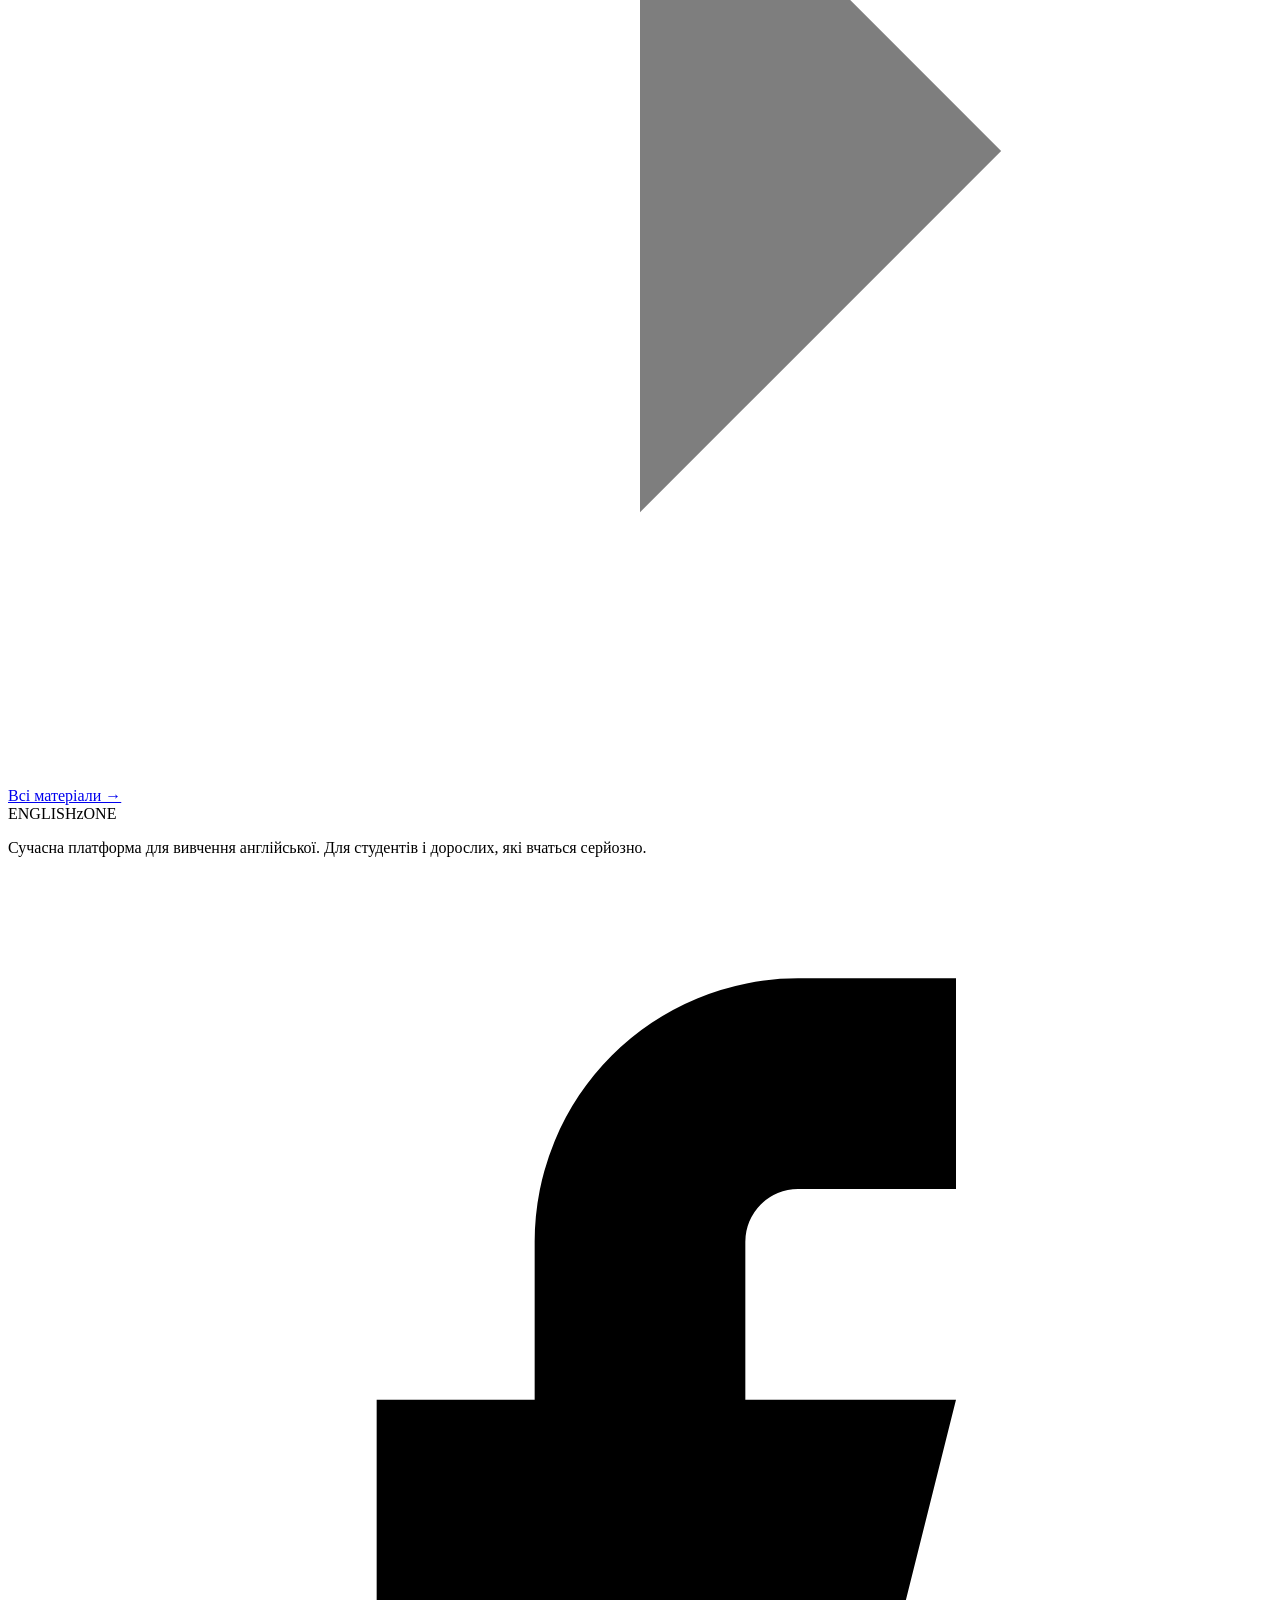
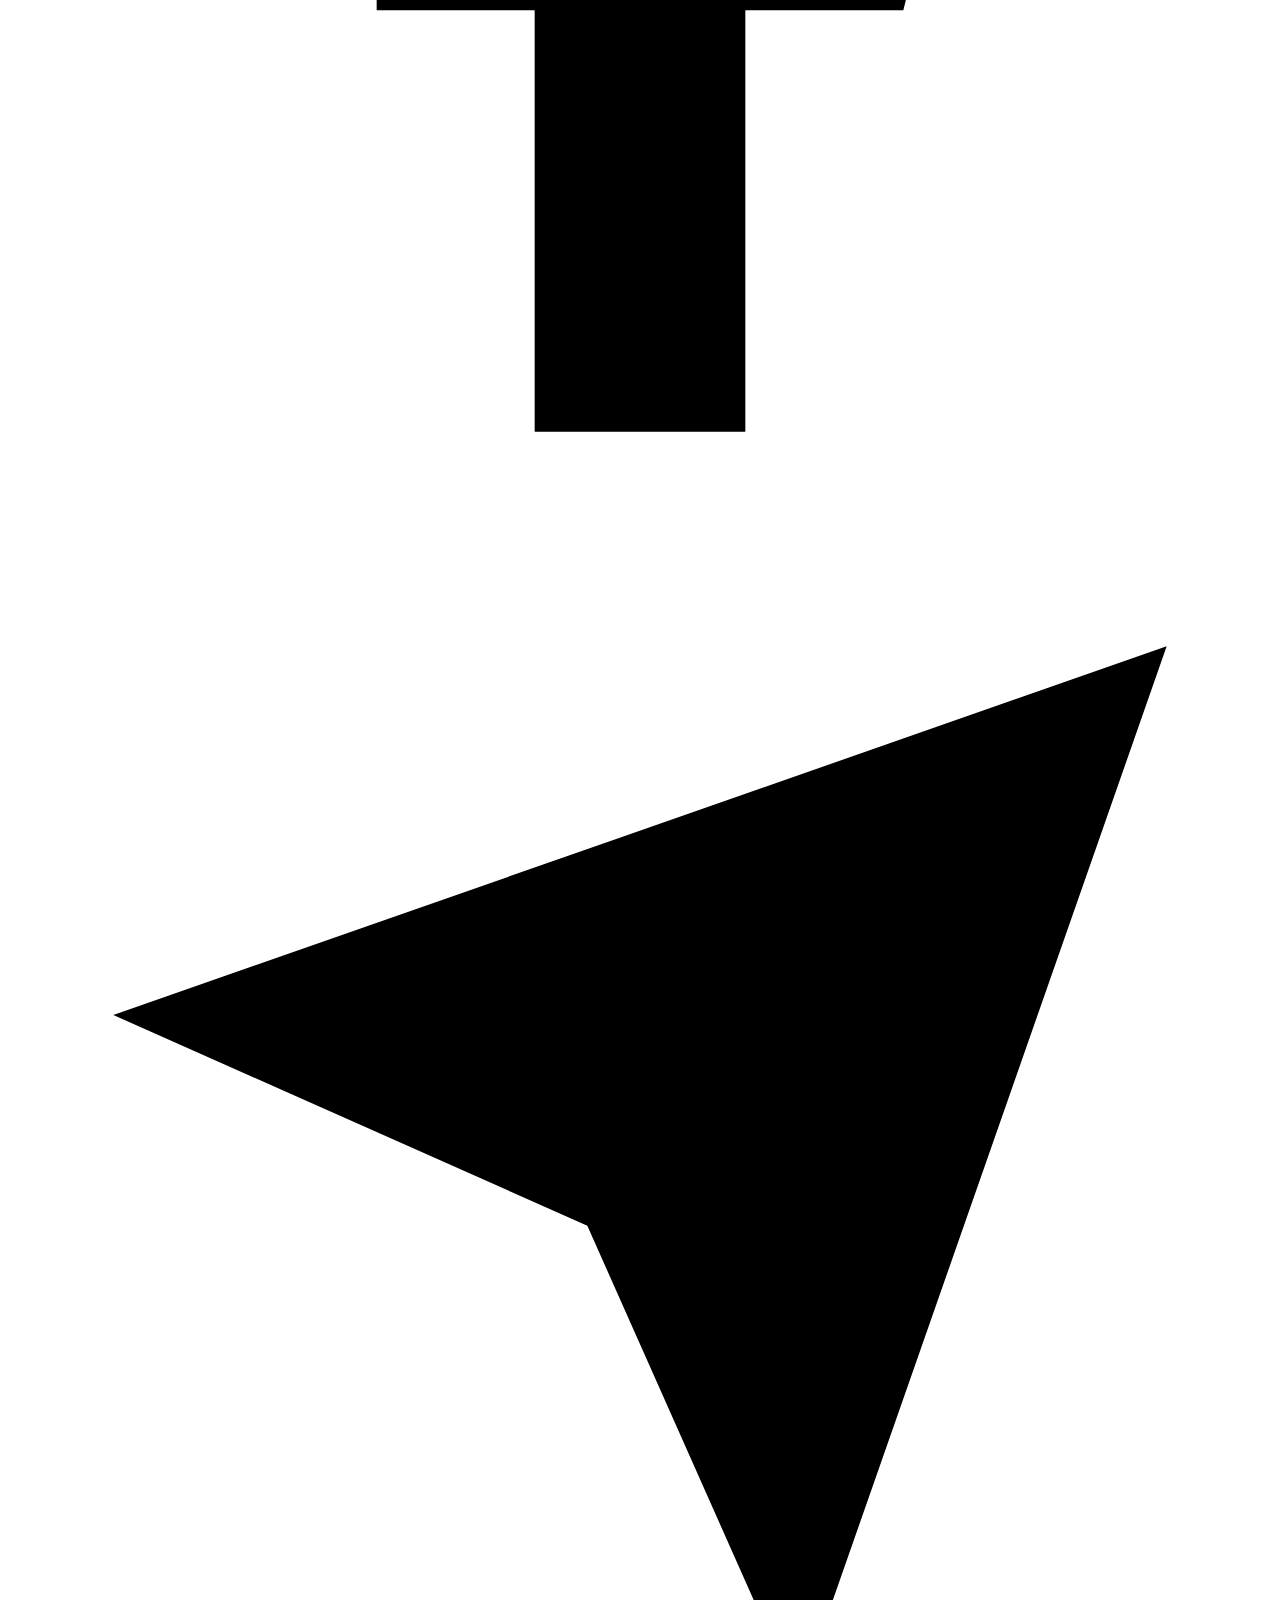
==== commit 02c05bf2: "Add files via upload Signed-off-by: Mikoalevi4 <104937598+Mikoalevi4@users.noreply.github.com>" ====
--- a/index.html
+++ b/index.html
@@ -1,202 +1,218 @@
-<!DOCTYPE HTML>
-<html>
-	<head>
-		<title>ENGLISHzONE</title>
-		<meta charset="utf-8" />
-		<meta name="viewport" content="width=device-width, initial-scale=1, user-scalable=no" />
-		<link rel="stylesheet" href="assets/css/main.css" />
-	</head>
-	<body class="is-preload">
-
-		<!-- Header -->
-			<div id="header">
-
-				<div class="top">
-
-					<!-- Logo -->
-						<div id="logo">
-							<span class="image avatar48"><img src="images/avatar.jpg" alt="" /></span>
-							<h1 id="title">ENGLISHzONE</h1>
-							<p>Мовна школа</p>
-						</div>
-
-					<!-- Nav -->
-						<nav id="nav">
-							<ul>
-								<li><a href="#top" id="top-link"><span class="icon solid fa-home">Intro</span></a></li>
-								<li><a href="#portfolio" id="portfolio-link"><span class="icon solid fa-th">Тарифні пакети</span></a></li>
-								<li><a href="#about" id="about-link"><span class="icon solid fa-user">Про нас</span></a></li>
-								<li><a href="#contact" id="contact-link"><span class="icon solid fa-envelope">Контакти</span></a></li>
-							</ul>
-						</nav>
-
-				</div>
-
-				<div class="bottom">
-
-					<!-- Social Icons -->
-						<ul class="icons">
-							<li><a href="#" class="icon brands fa-twitter"><span class="label">Twitter</span></a></li>
-							<li><a href="#" class="icon brands fa-facebook-f"><span class="label">Facebook</span></a></li>
-							<li><a href="#" class="icon brands fa-telegram"><span class="label">Telegram</span></a></li>
-							<li><a href="#" class="icon solid fa-envelope"><span class="label">Email</span></a></li>
-						</ul>
-
-				</div>
-
-			</div>
-
-		<!-- Main -->
-			<div id="main">
-
-				<!-- Intro -->
-					<section id="top" class="one dark cover">
-						<div class="container">
-
-							<header>
-								<h2 class="alt">Hi! I'm <strong>Prologue</strong>, a <a href="http://html5up.net/license">free</a> responsive<br />
-								site template designed by <a href="http://html5up.net">HTML5 UP</a>.</h2>
-								<p>Ligula scelerisque justo sem accumsan diam quis<br />
-								vitae natoque dictum sollicitudin elementum.</p>
-							</header>
-
-							<footer>
-								<a href="#portfolio" class="button scrolly">Magna Aliquam</a>
-							</footer>
-
-						</div>
-					</section>
-
-				<!-- Portfolio -->
-					<section id="portfolio" class="two">
-						<div class="container">
-
-							<header>
-								<h2>Тарифні пакети</h2>
-							</header>
-
-							<p>Vitae natoque dictum etiam semper magnis enim feugiat convallis convallis
-							egestas rhoncus ridiculus in quis risus amet curabitur tempor orci penatibus.
-							Tellus erat mauris ipsum fermentum etiam vivamus eget. Nunc nibh morbi quis
-							fusce hendrerit lacus ridiculus.</p>
-
-							<div class="row">
-								<div class="col-4 col-12-mobile">
-									<article class="item">
-										<a href="#" class="image fit"><img src="images/pic02.jpg" alt="" /></a>
-										<header>
-											<h3>Ipsum Feugiat</h3>
-										</header>
-									</article>
-									<article class="item">
-										<a href="#" class="image fit"><img src="images/pic03.jpg" alt="" /></a>
-										<header>
-											<h3>Rhoncus Semper</h3>
-										</header>
-									</article>
-								</div>
-								<div class="col-4 col-12-mobile">
-									<article class="item">
-										<a href="#" class="image fit"><img src="images/pic04.jpg" alt="" /></a>
-										<header>
-											<h3>Magna Nullam</h3>
-										</header>
-									</article>
-									<article class="item">
-										<a href="#" class="image fit"><img src="images/pic05.jpg" alt="" /></a>
-										<header>
-											<h3>Natoque Vitae</h3>
-										</header>
-									</article>
-								</div>
-								<div class="col-4 col-12-mobile">
-									<article class="item">
-										<a href="#" class="image fit"><img src="images/pic06.jpg" alt="" /></a>
-										<header>
-											<h3>Dolor Penatibus</h3>
-										</header>
-									</article>
-									<article class="item">
-										<a href="#" class="image fit"><img src="images/pic07.jpg" alt="" /></a>
-										<header>
-											<h3>Orci Convallis</h3>
-										</header>
-									</article>
-								</div>
-							</div>
-
-						</div>
-					</section>
-
-				<!-- About Me -->
-					<section id="about" class="three">
-						<div class="container">
-
-							<header>
-								<h2>Про нас</h2>
-							</header>
-
-							<a href="#" class="image featured"><img src="images/pic08.jpg" alt="" /></a>
-
-							<p>Tincidunt eu elit diam magnis pretium accumsan etiam id urna. Ridiculus
-							ultricies curae quis et rhoncus velit. Lobortis elementum aliquet nec vitae
-							laoreet eget cubilia quam non etiam odio tincidunt montes. Elementum sem
-							parturient nulla quam placerat viverra mauris non cum elit tempus ullamcorper
-							dolor. Libero rutrum ut lacinia donec curae mus vel quisque sociis nec
-							ornare iaculis.</p>
-
-						</div>
-					</section>
-
-				<!-- Contact -->
-					<section id="contact" class="four">
-						<div class="container">
-
-							<header>
-								<h2>Контактна інформація</h2>
-							</header>
-
-							<p>Elementum sem parturient nulla quam placerat viverra
-							mauris non cum elit tempus ullamcorper dolor. Libero rutrum ut lacinia
-							donec curae mus. Eleifend id porttitor ac ultricies lobortis sem nunc
-							orci ridiculus faucibus a consectetur. Porttitor curae mauris urna mi dolor.</p>
-
-							<form method="post" action="#">
-								<div class="row">
-									<div class="col-6 col-12-mobile"><input type="text" name="name" placeholder="Ім'я" /></div>
-									<div class="col-6 col-12-mobile"><input type="text" name="email" placeholder="Е-мейл" /></div>
-									<div class="col-12">
-										<textarea name="message" placeholder="Ваше повідомлення"></textarea>
-									</div>
-									<div class="col-12">
-										<input type="submit" value="Відправити повідомлення" />
-									</div>
-								</div>
-							</form>
-
-						</div>
-					</section>
-
-			</div>
-
-		<!-- Footer -->
-			<div id="footer">
-
-				<!-- Copyright -->
-					<ul class="copyright">
-						<li>&copy; Mikoalevi4</li>
-					</ul>
-
-			</div>
-
-		<!-- Scripts -->
-			<script src="assets/js/jquery.min.js"></script>
-			<script src="assets/js/jquery.scrolly.min.js"></script>
-			<script src="assets/js/jquery.scrollex.min.js"></script>
-			<script src="assets/js/browser.min.js"></script>
-			<script src="assets/js/breakpoints.min.js"></script>
-			<script src="assets/js/util.js"></script>
-			<script src="assets/js/main.js"></script>
-
-	</body>
-</html>
+<!DOCTYPE html>
+<html lang="uk">
+<head>
+<meta charset="UTF-8">
+<meta name="viewport" content="width=device-width, initial-scale=1.0">
+<title>ENGLISHzONE — Мовна школа</title>
+<link href="https://fonts.googleapis.com/css2?family=Syne:wght@400;600;700;800&family=Manrope:wght@300;400;500;600&display=swap" rel="stylesheet">
+<link rel="stylesheet" href="css/style.css">
+</head>
+<body>
+
+<!-- NAVBAR -->
+<nav>
+  <a href="#hero" class="nav-logo">ENGLISH<span>z</span>ONE</a>
+  <ul class="nav-links">
+    <li><a href="#features">Переваги</a></li>
+    <li><a href="#about">Про нас</a></li>
+    <li><a href="#courses">Курси</a></li>
+    <li><a href="#footer">Контакти</a></li>
+    <li><a href="materials.html" class="nav-cta">Матеріали</a></li>
+  </ul>
+  <div class="nav-social">
+    <a href="https://www.facebook.com/share/g/1atsQ9VShW/" target="_blank" aria-label="Facebook">
+      <svg viewBox="0 0 24 24"><path d="M18 2h-3a5 5 0 0 0-5 5v3H7v4h3v8h4v-8h3l1-4h-4V7a1 1 0 0 1 1-1h3z"/></svg>
+    </a>
+    <a href="https://t.me/mikoalevi4" target="_blank" aria-label="Telegram">
+      <svg viewBox="0 0 24 24"><path d="M22 2L11 13M22 2L15 22l-4-9-9-4 20-7z"/></svg>
+    </a>
+    <a href="mailto:your@email.com" aria-label="Email">
+      <svg viewBox="0 0 24 24"><rect x="2" y="4" width="20" height="16" rx="2"/><polyline points="22,6 12,13 2,6"/></svg>
+    </a>
+  </div>
+</nav>
+
+<!-- HERO -->
+<section id="hero">
+  <div class="hero-blob hero-blob-1"></div>
+  <div class="hero-blob hero-blob-2"></div>
+  <div class="hero-tag">Мовна школа</div>
+  <h1 class="hero-title">Англійська<br>на <span>новому рівні</span></h1>
+  <p class="hero-sub">Платформа для студентів і дорослих, які вчаться серйозно. Для кар'єри, для розвитку, для себе.</p>
+  <div class="hero-btns">
+    <a href="materials.html" class="btn-primary">Переглянути курси</a>
+    <a href="#about" class="btn-secondary">Дізнатись більше</a>
+  </div>
+  <div class="hero-stats">
+    <div class="hero-stat">
+      <span class="hero-stat-num">A1–C1</span>
+      <span class="hero-stat-label">Рівні</span>
+    </div>
+    <div class="hero-stat">
+      <span class="hero-stat-num">24/7</span>
+      <span class="hero-stat-label">Доступ</span>
+    </div>
+  </div>
+</section>
+
+<!-- ПЕРЕВАГИ -->
+<section id="features">
+  <div style="max-width:1100px;margin:0 auto;">
+    <div class="section-eyebrow">Чому ми</div>
+    <h2 class="section-title">Навчання, яке<br>дійсно працює</h2>
+    <p class="section-sub">Сучасні методики та зручний формат — щоб ти бачив прогрес вже з перших занять.</p>
+    <div class="features-grid">
+      <div class="feature-card fade-in">
+        <div class="feature-icon">
+          <svg viewBox="0 0 24 24"><path d="M12 2L2 7l10 5 10-5-10-5z"/><path d="M2 17l10 5 10-5"/><path d="M2 12l10 5 10-5"/></svg>
+        </div>
+        <h3>Структуровані уроки</h3>
+        <p>Кожен урок — повноцінний модуль зі словником, поясненнями та інтерактивною практикою.</p>
+      </div>
+      <div class="feature-card fade-in">
+        <div class="feature-icon">
+          <svg viewBox="0 0 24 24"><circle cx="12" cy="12" r="10"/><polyline points="12 6 12 12 16 14"/></svg>
+        </div>
+        <h3>Доступ 24/7</h3>
+        <p>Навчайся у зручний для тебе час. Матеріали доступні з будь-якого пристрою.</p>
+      </div>
+      <div class="feature-card fade-in">
+        <div class="feature-icon">
+          <svg viewBox="0 0 24 24"><polyline points="22 12 18 12 15 21 9 3 6 12 2 12"/></svg>
+        </div>
+        <h3>Відстеження прогресу</h3>
+        <p>Квізи та вправи допомагають закріпити матеріал і побачити свій реальний розвиток.</p>
+      </div>
+      <div class="feature-card fade-in">
+        <div class="feature-icon">
+          <svg viewBox="0 0 24 24"><path d="M17 21v-2a4 4 0 0 0-4-4H5a4 4 0 0 0-4 4v2"/><circle cx="9" cy="7" r="4"/><path d="M23 21v-2a4 4 0 0 0-3-3.87"/><path d="M16 3.13a4 4 0 0 1 0 7.75"/></svg>
+        </div>
+        <h3>Для реального життя</h3>
+        <p>Теми з реального контексту — робота, подорожі, щоденне спілкування.</p>
+      </div>
+    </div>
+  </div>
+</section>
+
+<!-- ПРО НАС -->
+<section id="about">
+  <div class="about-inner">
+    <div class="about-logo-wrap fade-in">
+      <div class="about-logo-inner">
+        ENGLISH<span>z</span>ONE
+        <small>мовна школа</small>
+      </div>
+    </div>
+    <div class="about-text fade-in">
+      <div class="section-eyebrow">Про нас</div>
+      <h2 class="section-title">Простір для тих, хто вчиться серйозно</h2>
+      <p>Ми створили платформу, де навчання англійської — це не нудні вправи, а реальний розвиток. Матеріали розроблені для студентів та дорослих, які мають конкретну мету.</p>
+      <p>Зручний формат, якісний контент і підтримка на кожному кроці — ось що таке ENGLISHzONE.</p>
+      <div class="about-values">
+        <span class="about-value">Якість контенту</span>
+        <span class="about-value">Зручний формат</span>
+        <span class="about-value">Реальний прогрес</span>
+        <span class="about-value">Підтримка</span>
+      </div>
+    </div>
+  </div>
+</section>
+
+<!-- КУРСИ -->
+<section id="courses">
+  <div class="courses-header">
+    <div class="section-eyebrow">Навчання</div>
+    <h2 class="section-title">Наші курси</h2>
+    <p class="section-sub">Обери курс відповідно до свого рівня та цілей. Деякі матеріали доступні безкоштовно.</p>
+  </div>
+  <div class="courses-grid">
+    <a href="materials.html" class="course-card fade-in">
+      <span class="course-badge badge-free">Безкоштовно</span>
+      <h3>Їжа та кулінарія</h3>
+      <p>Словник, фрази та рецепти на тему їжі. Ідеально для початківців та середнього рівня.</p>
+      <div class="course-meta">
+        <span class="course-level">A2 — B1</span>
+        <span class="course-arrow"><svg viewBox="0 0 14 14"><path d="M3 7h8M7 3l4 4-4 4"/></svg></span>
+      </div>
+    </a>
+    <div class="course-card fade-in" style="opacity:0.5;cursor:default;pointer-events:none;">
+      <span class="course-badge badge-soon">Незабаром</span>
+      <h3>Ділова англійська</h3>
+      <p>Переговори, листування, презентації. Для тих, хто хоче рости в кар'єрі.</p>
+      <div class="course-meta">
+        <span class="course-level">B1 — C1</span>
+        <span class="course-arrow"><svg viewBox="0 0 14 14"><path d="M3 7h8M7 3l4 4-4 4"/></svg></span>
+      </div>
+    </div>
+    <div class="course-card fade-in" style="opacity:0.5;cursor:default;pointer-events:none;">
+      <span class="course-badge badge-soon">Незабаром</span>
+      <h3>Подорожі та туризм</h3>
+      <p>Аеропорти, готелі, ресторани та вільна розмова. Практична англійська для мандрівників.</p>
+      <div class="course-meta">
+        <span class="course-level">A2 — B2</span>
+        <span class="course-arrow"><svg viewBox="0 0 14 14"><path d="M3 7h8M7 3l4 4-4 4"/></svg></span>
+      </div>
+    </div>
+  </div>
+  <div class="courses-cta">
+    <a href="materials.html" class="btn-primary">Всі матеріали →</a>
+  </div>
+</section>
+
+<!-- ТАРИФИ (закоментовано)
+<section id="pricing">
+  <div style="max-width:1100px;margin:0 auto;">
+    <div class="section-eyebrow">Тарифи</div>
+    <h2 class="section-title">Тарифні пакети</h2>
+    <div class="pricing-grid">
+    </div>
+  </div>
+</section>
+-->
+
+<!-- FOOTER -->
+<footer id="footer">
+  <div class="footer-inner">
+    <div class="footer-brand">
+      <div class="footer-logo">ENGLISH<span>z</span>ONE</div>
+      <p>Сучасна платформа для вивчення англійської. Для студентів і дорослих, які вчаться серйозно.</p>
+      <div class="footer-social">
+        <a href="https://www.facebook.com/share/g/1atsQ9VShW/" target="_blank" aria-label="Facebook">
+          <svg viewBox="0 0 24 24"><path d="M18 2h-3a5 5 0 0 0-5 5v3H7v4h3v8h4v-8h3l1-4h-4V7a1 1 0 0 1 1-1h3z"/></svg>
+        </a>
+        <a href="https://t.me/mikoalevi4" target="_blank" aria-label="Telegram">
+          <svg viewBox="0 0 24 24"><path d="M22 2L11 13M22 2L15 22l-4-9-9-4 20-7z"/></svg>
+        </a>
+        <a href="mailto:your@email.com" aria-label="Email">
+          <svg viewBox="0 0 24 24"><rect x="2" y="4" width="20" height="16" rx="2"/><polyline points="22,6 12,13 2,6"/></svg>
+        </a>
+      </div>
+    </div>
+    <div class="footer-col">
+      <h4>Навігація</h4>
+      <ul>
+        <li><a href="#features">Переваги</a></li>
+        <li><a href="#about">Про нас</a></li>
+        <li><a href="#courses">Курси</a></li>
+        <li><a href="materials.html">Матеріали</a></li>
+      </ul>
+    </div>
+    <div class="footer-col">
+      <h4>Контакти</h4>
+      <ul>
+        <li><a href="https://t.me/mikoalevi4" target="_blank">Telegram</a></li>
+        <li><a href="https://www.facebook.com/share/g/1atsQ9VShW/" target="_blank">Facebook</a></li>
+        <li><a href="mailto:your@email.com">your@email.com</a></li>
+      </ul>
+    </div>
+  </div>
+  <div class="footer-bottom">
+    <p>© 2026 Mikoalevi4. Всі права захищені.</p>
+    <p>Розроблено з ❤️ для тих, хто вчиться</p>
+  </div>
+</footer>
+
+<script src="js/main.js"></script>
+
+</body>
+</html>
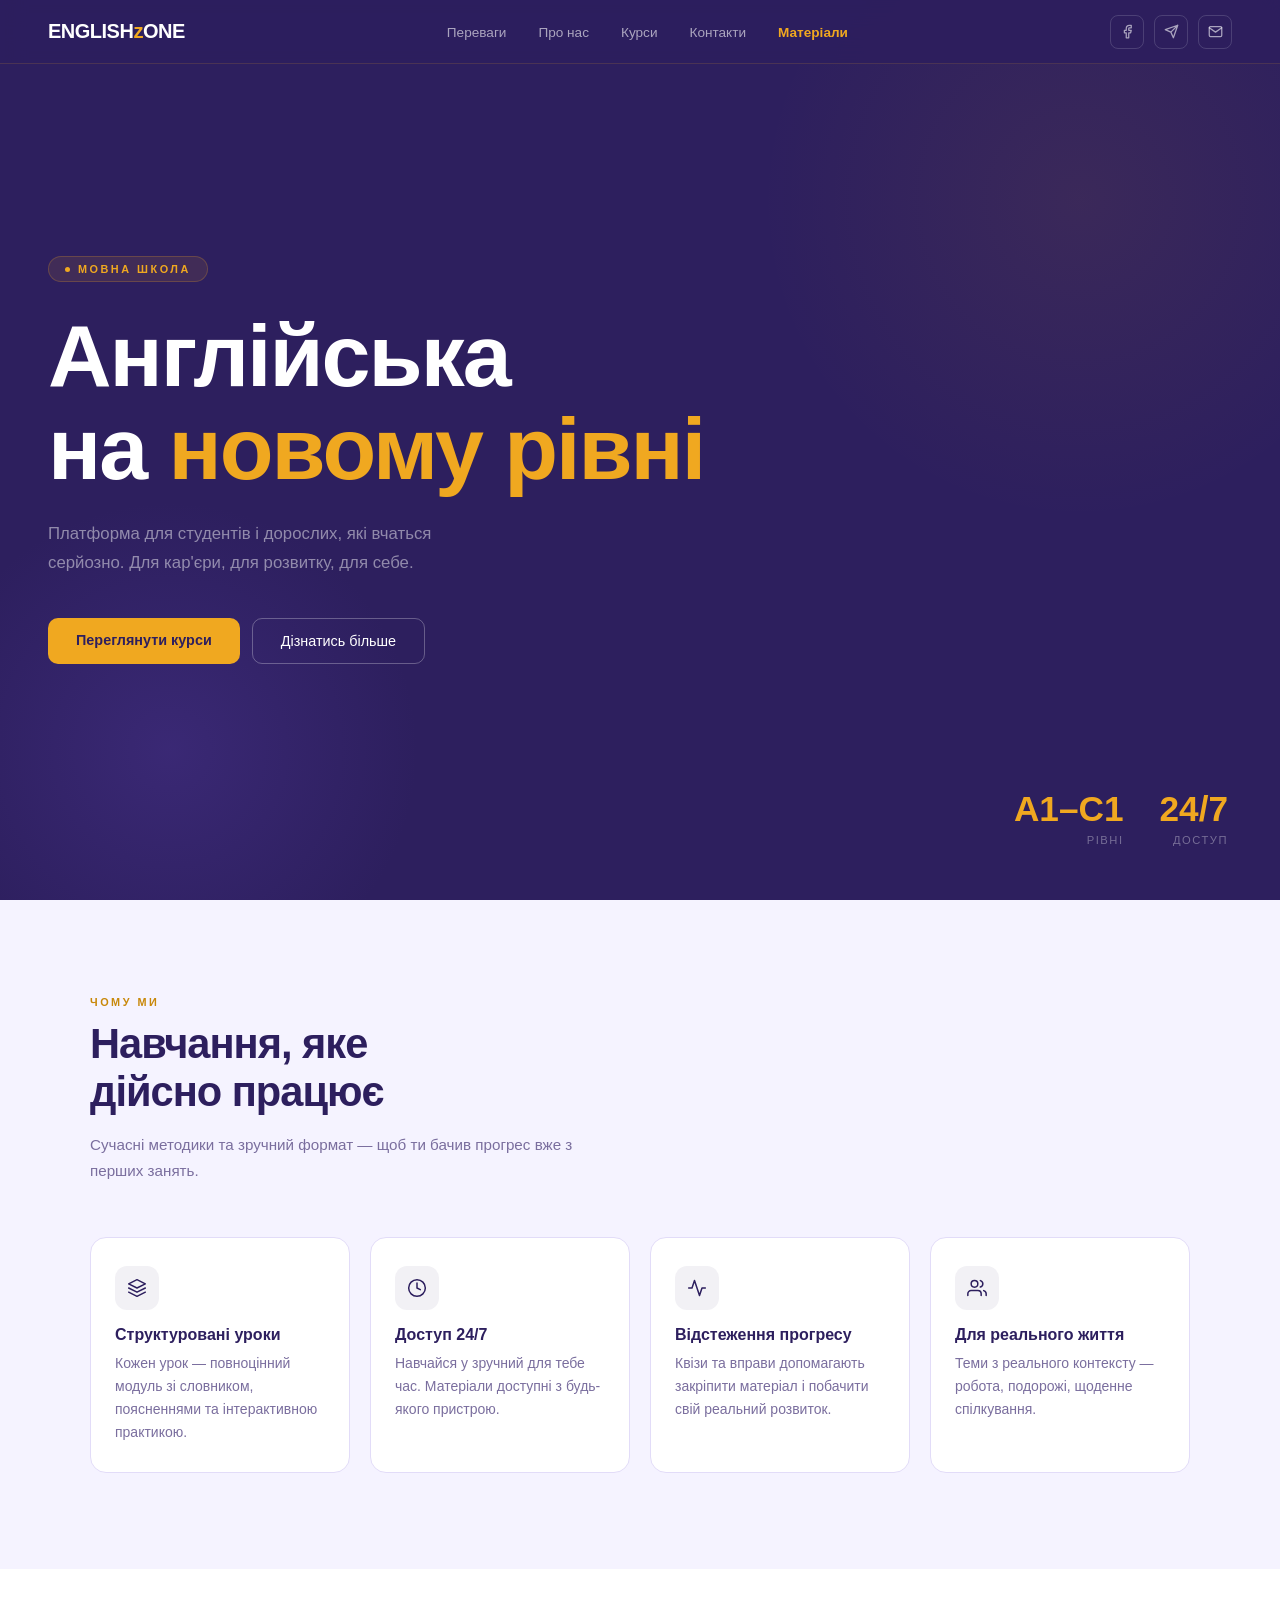
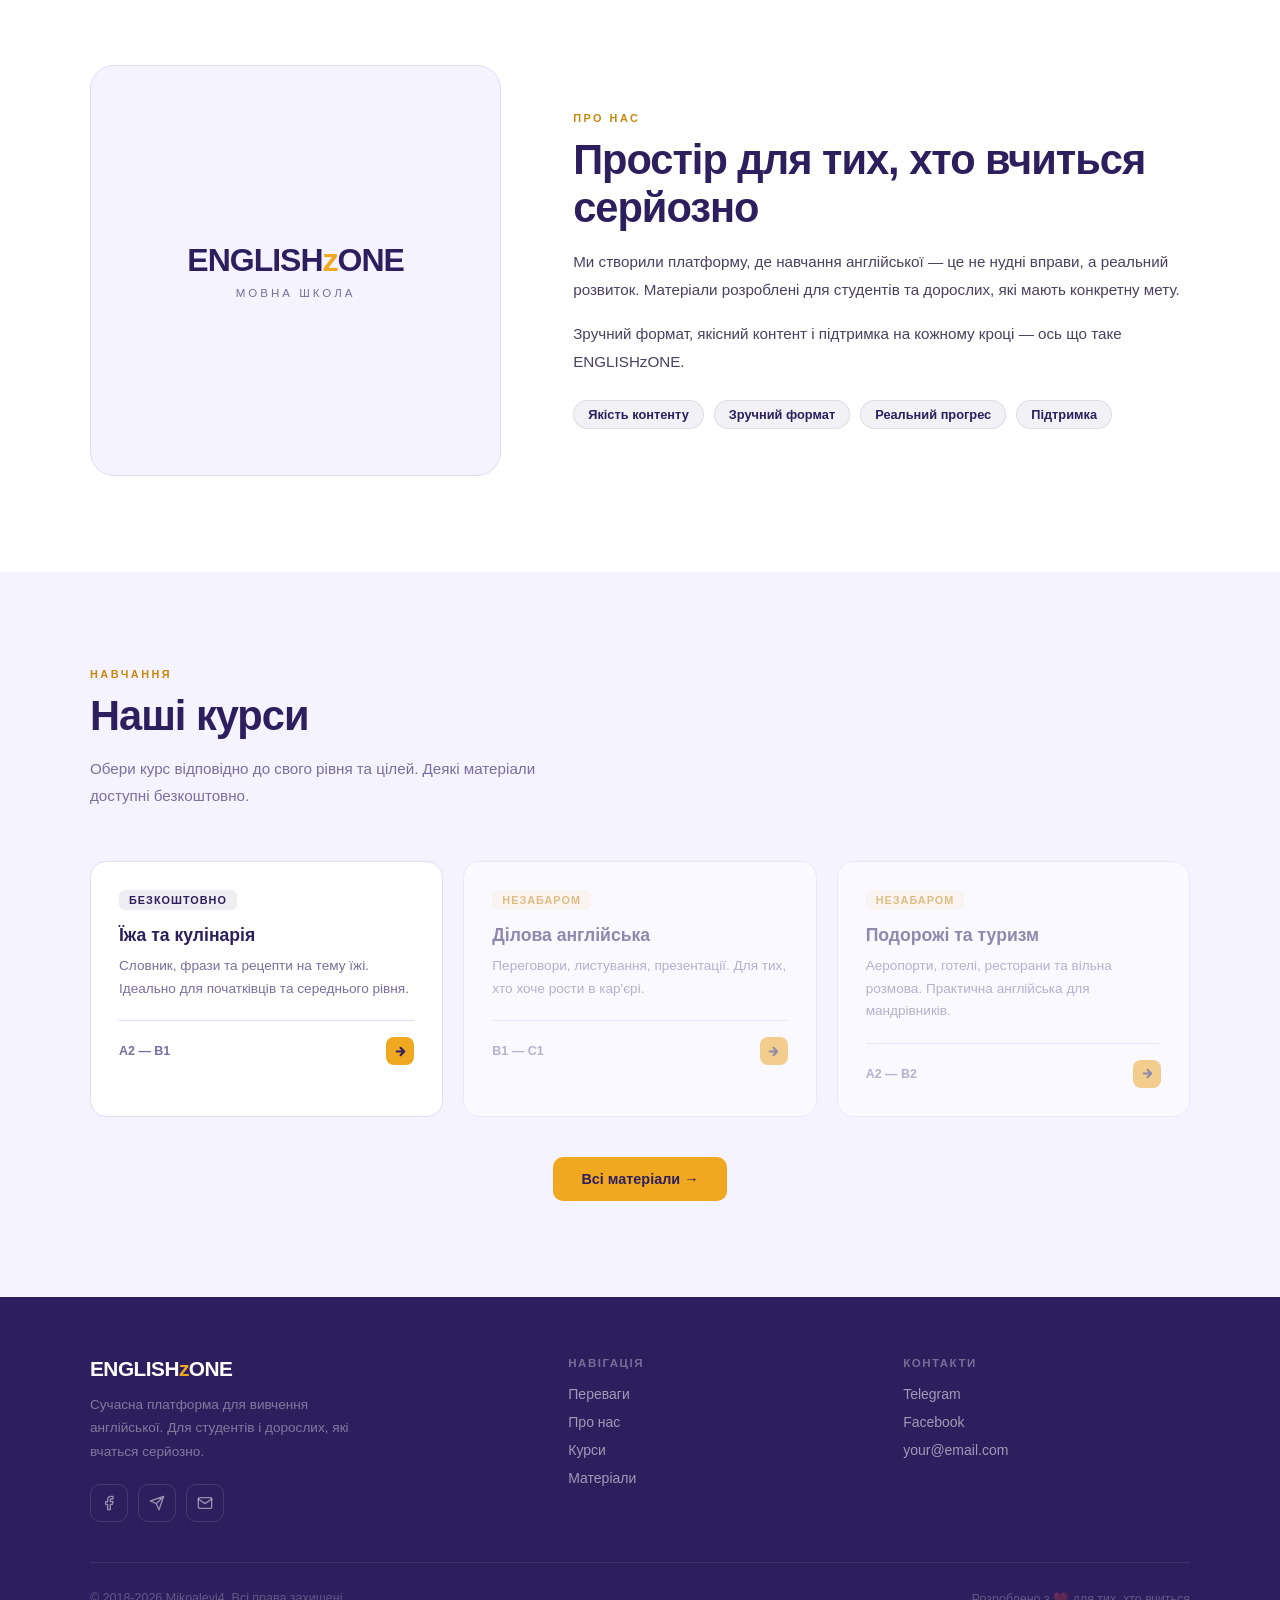
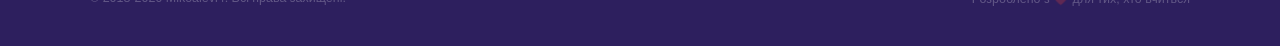
==== commit 7f1013b0: "Add files via upload Signed-off-by: Mikoalevi4 <104937598+Mikoalevi4@users.noreply.github.com>" ====
--- a/index.html
+++ b/index.html
@@ -207,7 +207,7 @@
     </div>
   </div>
   <div class="footer-bottom">
-    <p>© 2026 Mikoalevi4. Всі права захищені.</p>
+    <p>© 2018-2026 Mikoalevi4. Всі права захищені.</p>
     <p>Розроблено з ❤️ для тих, хто вчиться</p>
   </div>
 </footer>
--- a/css/style.css
+++ b/css/style.css
@@ -0,0 +1,577 @@
+/* ══════════════════════════════════════
+   ENGLISHzONE — style.css
+   ══════════════════════════════════════ */
+
+/* ── ЗМІННІ ── */
+:root {
+  --purple: #2d1f5e;
+  --purple-mid: #3d2a7a;
+  --purple-light: #4a3490;
+  --amber: #f0a820;
+  --amber-dark: #c8880a;
+  --cream: #f5f3ff;
+  --white: #ffffff;
+  --text: #1a1228;
+  --text-muted: #7a6e9e;
+  --border: #e2dcf8;
+}
+
+/* ── BASE ── */
+* { margin: 0; padding: 0; box-sizing: border-box; }
+html { scroll-behavior: smooth; }
+
+body {
+  font-family: 'Manrope', sans-serif;
+  background: var(--white);
+  color: var(--text);
+  overflow-x: hidden;
+}
+
+/* ── NAVBAR ── */
+nav {
+  position: fixed;
+  top: 0; left: 0; right: 0;
+  z-index: 100;
+  background: rgba(45, 31, 94, 0.96);
+  backdrop-filter: blur(12px);
+  border-bottom: 1px solid rgba(240,168,32,0.15);
+  height: 64px;
+  display: flex;
+  align-items: center;
+  justify-content: space-between;
+  padding: 0 48px;
+}
+
+.nav-logo {
+  font-family: 'Syne', sans-serif;
+  font-size: 1.25rem;
+  font-weight: 800;
+  color: #fff;
+  letter-spacing: -0.5px;
+  text-decoration: none;
+}
+.nav-logo span { color: var(--amber); }
+
+.nav-links {
+  display: flex;
+  align-items: center;
+  gap: 32px;
+  list-style: none;
+}
+.nav-links a {
+  font-size: 0.85rem;
+  font-weight: 500;
+  color: rgba(255,255,255,0.6);
+  text-decoration: none;
+  transition: color 0.2s;
+}
+.nav-links a:hover { color: var(--amber); }
+.nav-links .nav-cta { color: var(--amber); font-weight: 600; }
+
+.nav-social {
+  display: flex;
+  align-items: center;
+  gap: 10px;
+}
+.nav-social a {
+  width: 34px; height: 34px;
+  border-radius: 8px;
+  border: 1px solid rgba(255,255,255,0.15);
+  display: flex; align-items: center; justify-content: center;
+  transition: all 0.2s;
+  color: rgba(255,255,255,0.6);
+  text-decoration: none;
+}
+.nav-social a:hover {
+  border-color: var(--amber);
+  color: var(--amber);
+  background: rgba(240,168,32,0.1);
+}
+.nav-social svg {
+  width: 15px; height: 15px;
+  fill: none;
+  stroke: currentColor;
+  stroke-width: 2;
+  stroke-linecap: round;
+  stroke-linejoin: round;
+}
+
+/* ── HERO ── */
+#hero {
+  min-height: 100vh;
+  background: var(--purple);
+  display: flex;
+  flex-direction: column;
+  justify-content: center;
+  padding: 100px 48px 80px;
+  position: relative;
+  overflow: hidden;
+}
+
+.hero-blob {
+  position: absolute;
+  border-radius: 50%;
+  pointer-events: none;
+}
+.hero-blob-1 {
+  width: 700px; height: 700px;
+  background: radial-gradient(circle, rgba(240,168,32,0.07) 0%, transparent 65%);
+  top: -150px; right: -150px;
+}
+.hero-blob-2 {
+  width: 500px; height: 500px;
+  background: radial-gradient(circle, rgba(74,52,144,0.45) 0%, transparent 70%);
+  bottom: -100px; left: -80px;
+}
+
+.hero-tag {
+  display: inline-flex;
+  align-items: center;
+  gap: 8px;
+  background: rgba(240,168,32,0.1);
+  border: 1px solid rgba(240,168,32,0.22);
+  color: var(--amber);
+  font-size: 0.68rem;
+  font-weight: 700;
+  letter-spacing: 2.5px;
+  text-transform: uppercase;
+  padding: 6px 16px;
+  border-radius: 20px;
+  margin-bottom: 28px;
+  width: fit-content;
+  position: relative;
+  z-index: 1;
+}
+.hero-tag::before {
+  content: '';
+  width: 5px; height: 5px;
+  background: var(--amber);
+  border-radius: 50%;
+  flex-shrink: 0;
+}
+
+.hero-title {
+  font-family: 'Syne', sans-serif;
+  font-size: clamp(3rem, 7vw, 5.5rem);
+  font-weight: 800;
+  color: #fff;
+  line-height: 1.05;
+  letter-spacing: -2px;
+  margin-bottom: 24px;
+  max-width: 700px;
+  position: relative;
+  z-index: 1;
+}
+.hero-title span { color: var(--amber); }
+
+.hero-sub {
+  font-size: 1.05rem;
+  color: rgba(255,255,255,0.48);
+  line-height: 1.75;
+  max-width: 460px;
+  margin-bottom: 40px;
+  position: relative;
+  z-index: 1;
+}
+
+.hero-btns {
+  display: flex;
+  gap: 12px;
+  flex-wrap: wrap;
+  position: relative;
+  z-index: 1;
+}
+
+.hero-stats {
+  position: absolute;
+  bottom: 52px; right: 52px;
+  display: flex;
+  gap: 36px;
+  z-index: 1;
+}
+.hero-stat { text-align: right; }
+.hero-stat-num {
+  font-family: 'Syne', sans-serif;
+  font-size: 2.2rem;
+  font-weight: 800;
+  color: var(--amber);
+  display: block;
+  line-height: 1;
+  margin-bottom: 4px;
+}
+.hero-stat-label {
+  font-size: 0.7rem;
+  color: rgba(255,255,255,0.35);
+  text-transform: uppercase;
+  letter-spacing: 1.5px;
+}
+
+/* ── КНОПКИ ── */
+.btn-primary {
+  background: var(--amber);
+  color: var(--purple);
+  border: none;
+  padding: 14px 28px;
+  border-radius: 10px;
+  font-family: 'Manrope', sans-serif;
+  font-size: 0.9rem;
+  font-weight: 700;
+  cursor: pointer;
+  transition: all 0.2s;
+  text-decoration: none;
+  display: inline-block;
+}
+.btn-primary:hover { background: var(--amber-dark); transform: translateY(-2px); }
+
+.btn-secondary {
+  background: transparent;
+  color: #fff;
+  border: 1.5px solid rgba(255,255,255,0.28);
+  padding: 14px 28px;
+  border-radius: 10px;
+  font-family: 'Manrope', sans-serif;
+  font-size: 0.9rem;
+  font-weight: 500;
+  cursor: pointer;
+  transition: all 0.2s;
+  text-decoration: none;
+  display: inline-block;
+}
+.btn-secondary:hover { border-color: var(--amber); color: var(--amber); }
+
+/* ── СЕКЦІЇ — ЗАГАЛЬНЕ ── */
+section { padding: 96px 48px; }
+
+.section-eyebrow {
+  font-size: 0.68rem;
+  font-weight: 700;
+  letter-spacing: 2.5px;
+  text-transform: uppercase;
+  color: var(--amber-dark);
+  margin-bottom: 12px;
+}
+.section-title {
+  font-family: 'Syne', sans-serif;
+  font-size: clamp(1.8rem, 3.5vw, 2.6rem);
+  font-weight: 800;
+  color: var(--purple);
+  letter-spacing: -1px;
+  line-height: 1.15;
+  margin-bottom: 16px;
+}
+.section-sub {
+  font-size: 0.95rem;
+  color: var(--text-muted);
+  line-height: 1.75;
+  max-width: 500px;
+  margin-bottom: 52px;
+}
+
+/* ── ПЕРЕВАГИ ── */
+#features { background: var(--cream); }
+
+.features-grid {
+  display: grid;
+  grid-template-columns: repeat(auto-fit, minmax(240px, 1fr));
+  gap: 20px;
+  max-width: 1100px;
+  margin: 0 auto;
+}
+
+.feature-card {
+  background: var(--white);
+  border: 1px solid var(--border);
+  border-radius: 16px;
+  padding: 28px 24px;
+  transition: all 0.25s;
+  position: relative;
+  overflow: hidden;
+}
+.feature-card::before {
+  content: '';
+  position: absolute;
+  top: 0; left: 0; right: 0;
+  height: 3px;
+  background: var(--amber);
+  transform: scaleX(0);
+  transform-origin: left;
+  transition: transform 0.3s;
+}
+.feature-card:hover {
+  border-color: rgba(240,168,32,0.3);
+  transform: translateY(-4px);
+  box-shadow: 0 16px 40px rgba(45,31,94,0.08);
+}
+.feature-card:hover::before { transform: scaleX(1); }
+
+.feature-icon {
+  width: 44px; height: 44px;
+  background: rgba(45,31,94,0.06);
+  border-radius: 12px;
+  display: flex; align-items: center; justify-content: center;
+  margin-bottom: 16px;
+}
+.feature-icon svg {
+  width: 20px; height: 20px;
+  stroke: var(--purple);
+  fill: none;
+  stroke-width: 1.8;
+  stroke-linecap: round;
+  stroke-linejoin: round;
+}
+
+.feature-card h3 {
+  font-family: 'Syne', sans-serif;
+  font-size: 1rem;
+  font-weight: 700;
+  color: var(--purple);
+  margin-bottom: 8px;
+}
+.feature-card p { font-size: 0.875rem; color: var(--text-muted); line-height: 1.65; }
+
+/* ── ПРО НАС ── */
+#about { background: var(--white); }
+
+.about-inner {
+  display: grid;
+  grid-template-columns: 1fr 1.5fr;
+  gap: 72px;
+  align-items: center;
+  max-width: 1100px;
+  margin: 0 auto;
+}
+
+.about-logo-wrap {
+  display: flex;
+  align-items: center;
+  justify-content: center;
+  background: var(--cream);
+  border-radius: 24px;
+  border: 1px solid var(--border);
+  aspect-ratio: 1;
+  min-height: 280px;
+}
+
+.about-logo-inner {
+  font-family: 'Syne', sans-serif;
+  font-size: 2rem;
+  font-weight: 800;
+  color: var(--purple);
+  letter-spacing: -1px;
+  text-align: center;
+  line-height: 1.2;
+}
+.about-logo-inner span { color: var(--amber); }
+.about-logo-inner small {
+  display: block;
+  font-size: 0.72rem;
+  font-weight: 500;
+  letter-spacing: 3px;
+  text-transform: uppercase;
+  color: var(--text-muted);
+  margin-top: 8px;
+}
+
+.about-text p {
+  font-size: 0.95rem;
+  color: #4a4060;
+  line-height: 1.85;
+  margin-bottom: 16px;
+}
+
+.about-values {
+  display: flex;
+  flex-wrap: wrap;
+  gap: 10px;
+  margin-top: 24px;
+}
+.about-value {
+  background: rgba(45,31,94,0.06);
+  color: var(--purple);
+  font-size: 0.8rem;
+  font-weight: 600;
+  padding: 6px 14px;
+  border-radius: 20px;
+  border: 1px solid rgba(45,31,94,0.1);
+}
+
+/* ── КУРСИ ── */
+#courses { background: var(--cream); }
+
+.courses-header { max-width: 1100px; margin: 0 auto 48px; }
+
+.courses-grid {
+  display: grid;
+  grid-template-columns: repeat(auto-fill, minmax(300px, 1fr));
+  gap: 20px;
+  max-width: 1100px;
+  margin: 0 auto 40px;
+}
+
+.course-card {
+  background: var(--white);
+  border: 1px solid var(--border);
+  border-radius: 16px;
+  padding: 28px;
+  transition: all 0.25s;
+  text-decoration: none;
+  display: block;
+  color: inherit;
+}
+.course-card:hover {
+  border-color: rgba(240,168,32,0.4);
+  transform: translateY(-4px);
+  box-shadow: 0 16px 40px rgba(45,31,94,0.08);
+}
+
+.course-badge {
+  display: inline-block;
+  font-size: 0.68rem;
+  font-weight: 700;
+  letter-spacing: 1px;
+  text-transform: uppercase;
+  padding: 4px 10px;
+  border-radius: 6px;
+  margin-bottom: 14px;
+}
+.badge-free { background: rgba(45,31,94,0.08); color: var(--purple); }
+.badge-soon { background: rgba(240,168,32,0.12); color: var(--amber-dark); }
+
+.course-card h3 {
+  font-family: 'Syne', sans-serif;
+  font-size: 1.1rem;
+  font-weight: 700;
+  color: var(--purple);
+  margin-bottom: 8px;
+  line-height: 1.3;
+}
+.course-card p { font-size: 0.85rem; color: var(--text-muted); line-height: 1.65; margin-bottom: 20px; }
+
+.course-meta {
+  display: flex;
+  align-items: center;
+  justify-content: space-between;
+  padding-top: 16px;
+  border-top: 1px solid var(--border);
+}
+.course-level { font-size: 0.78rem; font-weight: 600; color: var(--text-muted); }
+.course-arrow {
+  width: 28px; height: 28px;
+  background: var(--amber);
+  border-radius: 8px;
+  display: flex; align-items: center; justify-content: center;
+}
+.course-arrow svg {
+  width: 13px; height: 13px;
+  stroke: var(--purple);
+  fill: none;
+  stroke-width: 2.2;
+  stroke-linecap: round;
+  stroke-linejoin: round;
+}
+
+.courses-cta { text-align: center; max-width: 1100px; margin: 0 auto; }
+
+/* ── ТАРИФИ (закоментовано) ──
+#pricing { background: var(--white); }
+.pricing-grid {
+  display: grid;
+  grid-template-columns: repeat(auto-fit, minmax(260px, 1fr));
+  gap: 20px;
+  max-width: 900px;
+  margin: 0 auto;
+}
+*/
+
+/* ── FOOTER ── */
+footer {
+  background: var(--purple);
+  padding: 60px 48px 40px;
+}
+
+.footer-inner {
+  max-width: 1100px;
+  margin: 0 auto;
+  display: grid;
+  grid-template-columns: 1.5fr 1fr 1fr;
+  gap: 48px;
+  padding-bottom: 40px;
+  border-bottom: 1px solid rgba(255,255,255,0.08);
+}
+
+.footer-logo {
+  font-family: 'Syne', sans-serif;
+  font-size: 1.3rem;
+  font-weight: 800;
+  color: #fff;
+  letter-spacing: -0.5px;
+  margin-bottom: 12px;
+}
+.footer-logo span { color: var(--amber); }
+.footer-brand p { font-size: 0.85rem; color: rgba(255,255,255,0.4); line-height: 1.75; max-width: 260px; }
+
+.footer-social {
+  display: flex;
+  gap: 10px;
+  margin-top: 20px;
+}
+.footer-social a {
+  width: 38px; height: 38px;
+  border-radius: 10px;
+  border: 1px solid rgba(255,255,255,0.12);
+  display: flex; align-items: center; justify-content: center;
+  color: rgba(255,255,255,0.5);
+  transition: all 0.2s;
+  text-decoration: none;
+}
+.footer-social a:hover { border-color: var(--amber); color: var(--amber); background: rgba(240,168,32,0.1); }
+.footer-social svg {
+  width: 16px; height: 16px;
+  fill: none;
+  stroke: currentColor;
+  stroke-width: 2;
+  stroke-linecap: round;
+  stroke-linejoin: round;
+}
+
+.footer-col h4 {
+  font-family: 'Syne', sans-serif;
+  font-size: 0.72rem;
+  font-weight: 700;
+  color: rgba(255,255,255,0.35);
+  text-transform: uppercase;
+  letter-spacing: 1.5px;
+  margin-bottom: 16px;
+}
+.footer-col ul { list-style: none; }
+.footer-col ul li { margin-bottom: 10px; }
+.footer-col ul a { font-size: 0.875rem; color: rgba(255,255,255,0.55); text-decoration: none; transition: color 0.2s; }
+.footer-col ul a:hover { color: var(--amber); }
+
+.footer-bottom {
+  max-width: 1100px;
+  margin: 28px auto 0;
+  display: flex;
+  align-items: center;
+  justify-content: space-between;
+}
+.footer-bottom p { font-size: 0.78rem; color: rgba(255,255,255,0.25); }
+
+/* ── АНІМАЦІЇ ── */
+.fade-in { opacity: 0; transform: translateY(20px); transition: opacity 0.6s ease, transform 0.6s ease; }
+.fade-in.visible { opacity: 1; transform: translateY(0); }
+
+/* ── АДАПТИВ ── */
+@media (max-width: 768px) {
+  nav { padding: 0 20px; }
+  .nav-links { display: none; }
+  #hero { padding: 96px 24px 130px; }
+  .hero-stats { right: 24px; bottom: 28px; gap: 20px; }
+  .hero-stat-num { font-size: 1.6rem; }
+  section { padding: 64px 24px; }
+  .about-inner { grid-template-columns: 1fr; gap: 32px; }
+  .about-logo-wrap { min-height: 200px; }
+  .footer-inner { grid-template-columns: 1fr; gap: 32px; }
+  footer { padding: 40px 24px 32px; }
+  .footer-bottom { flex-direction: column; gap: 8px; text-align: center; }
+}
